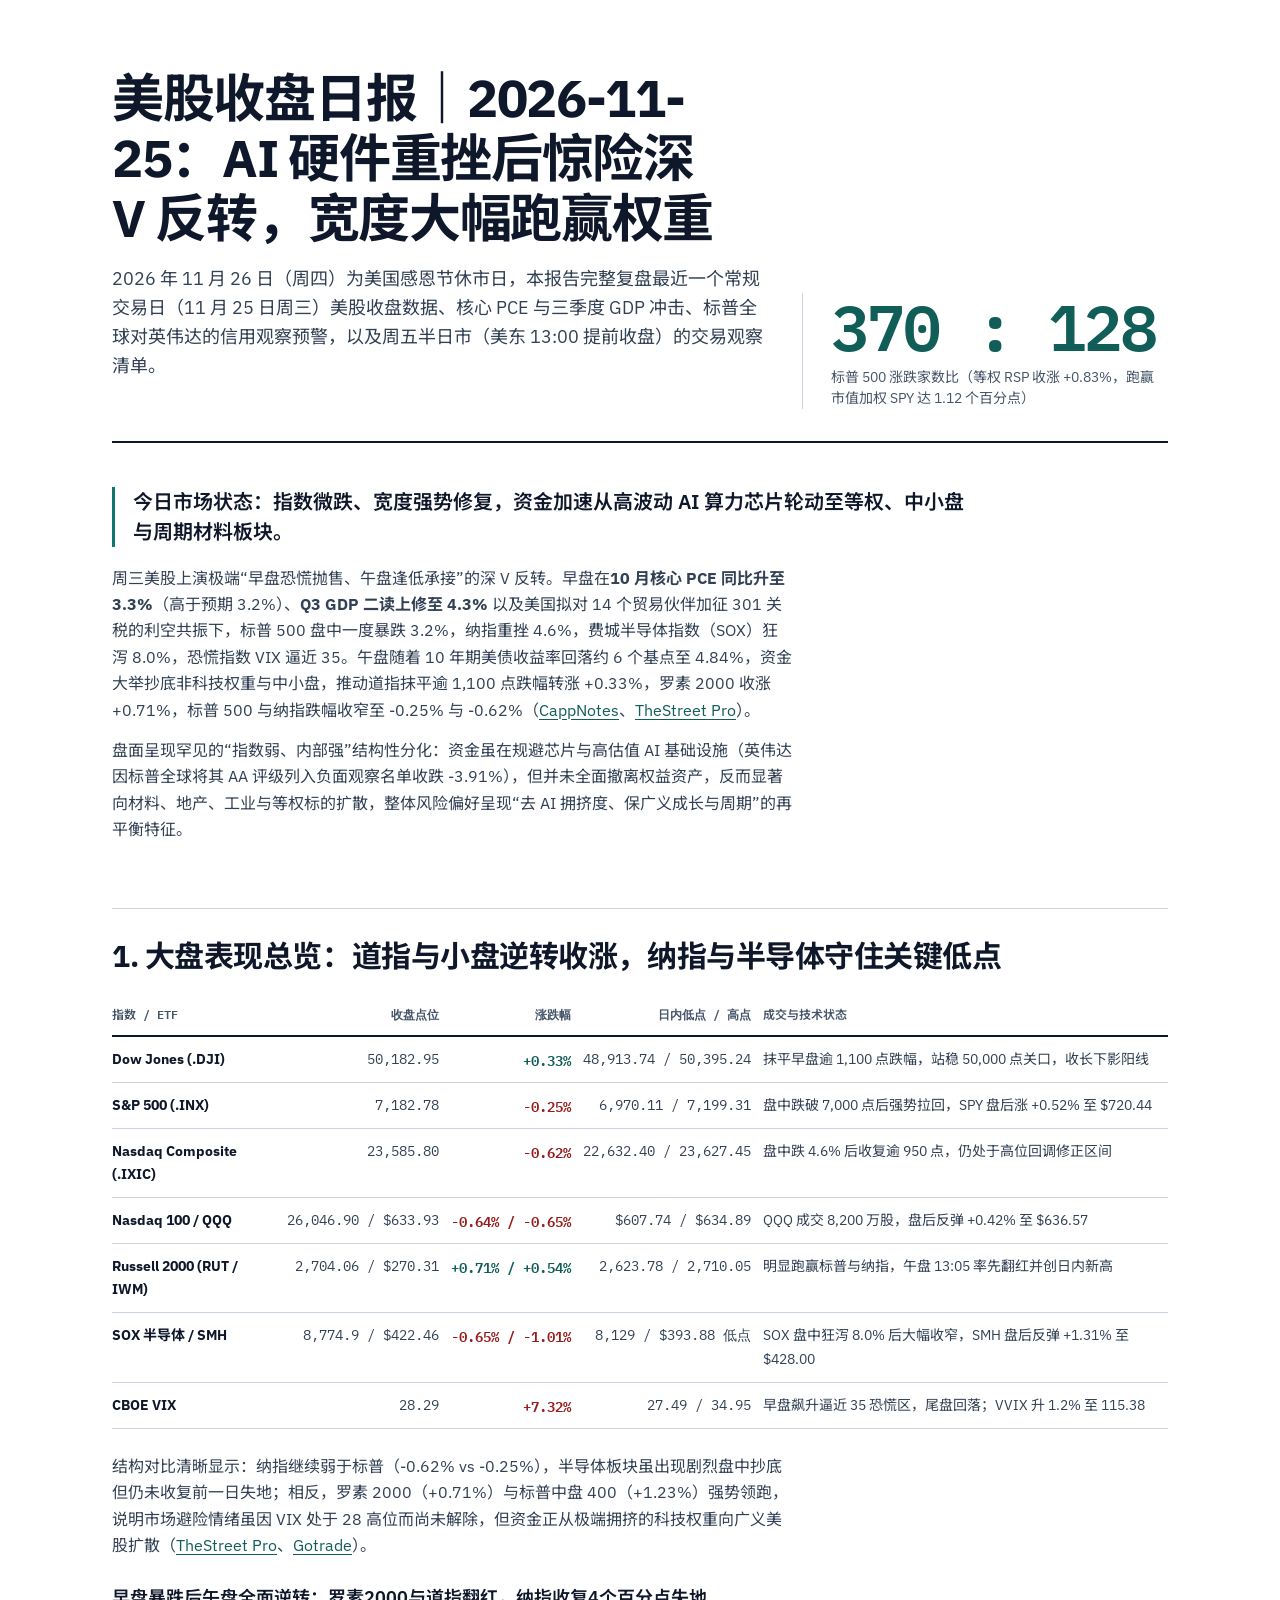
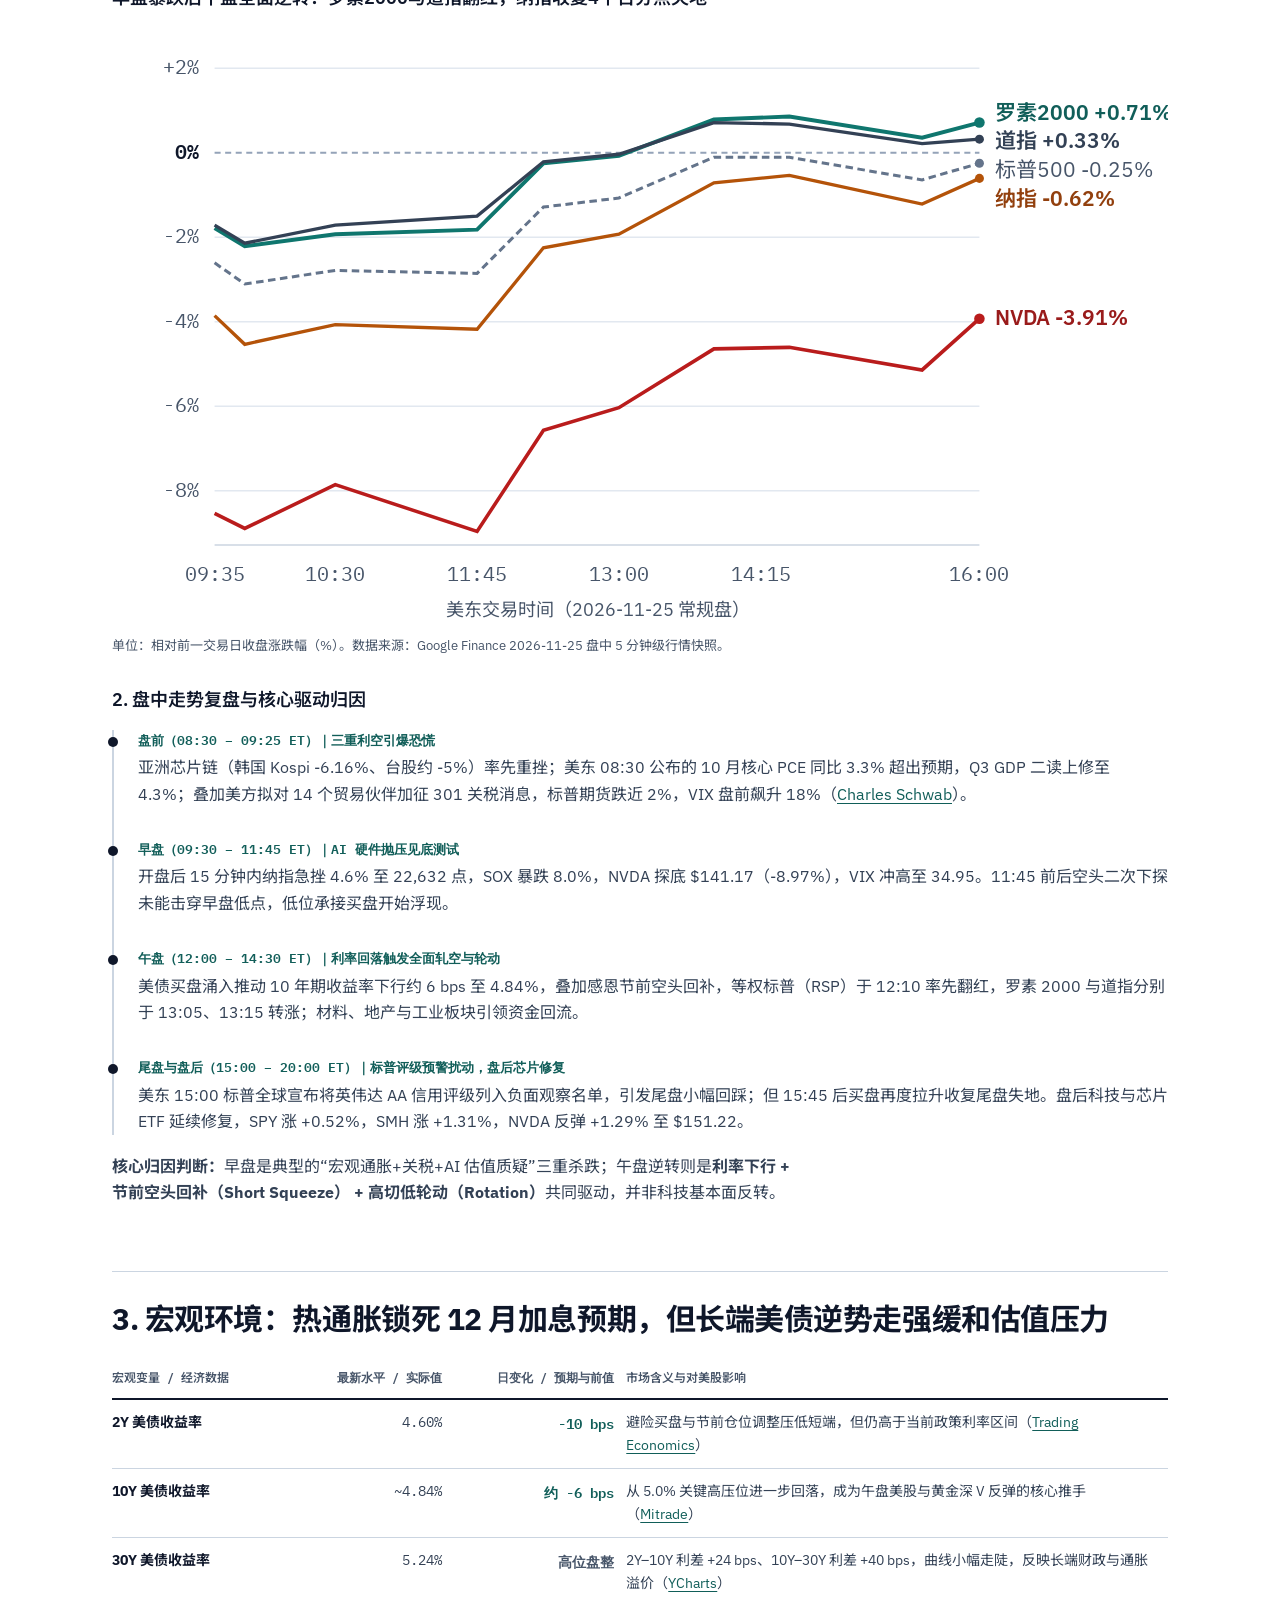
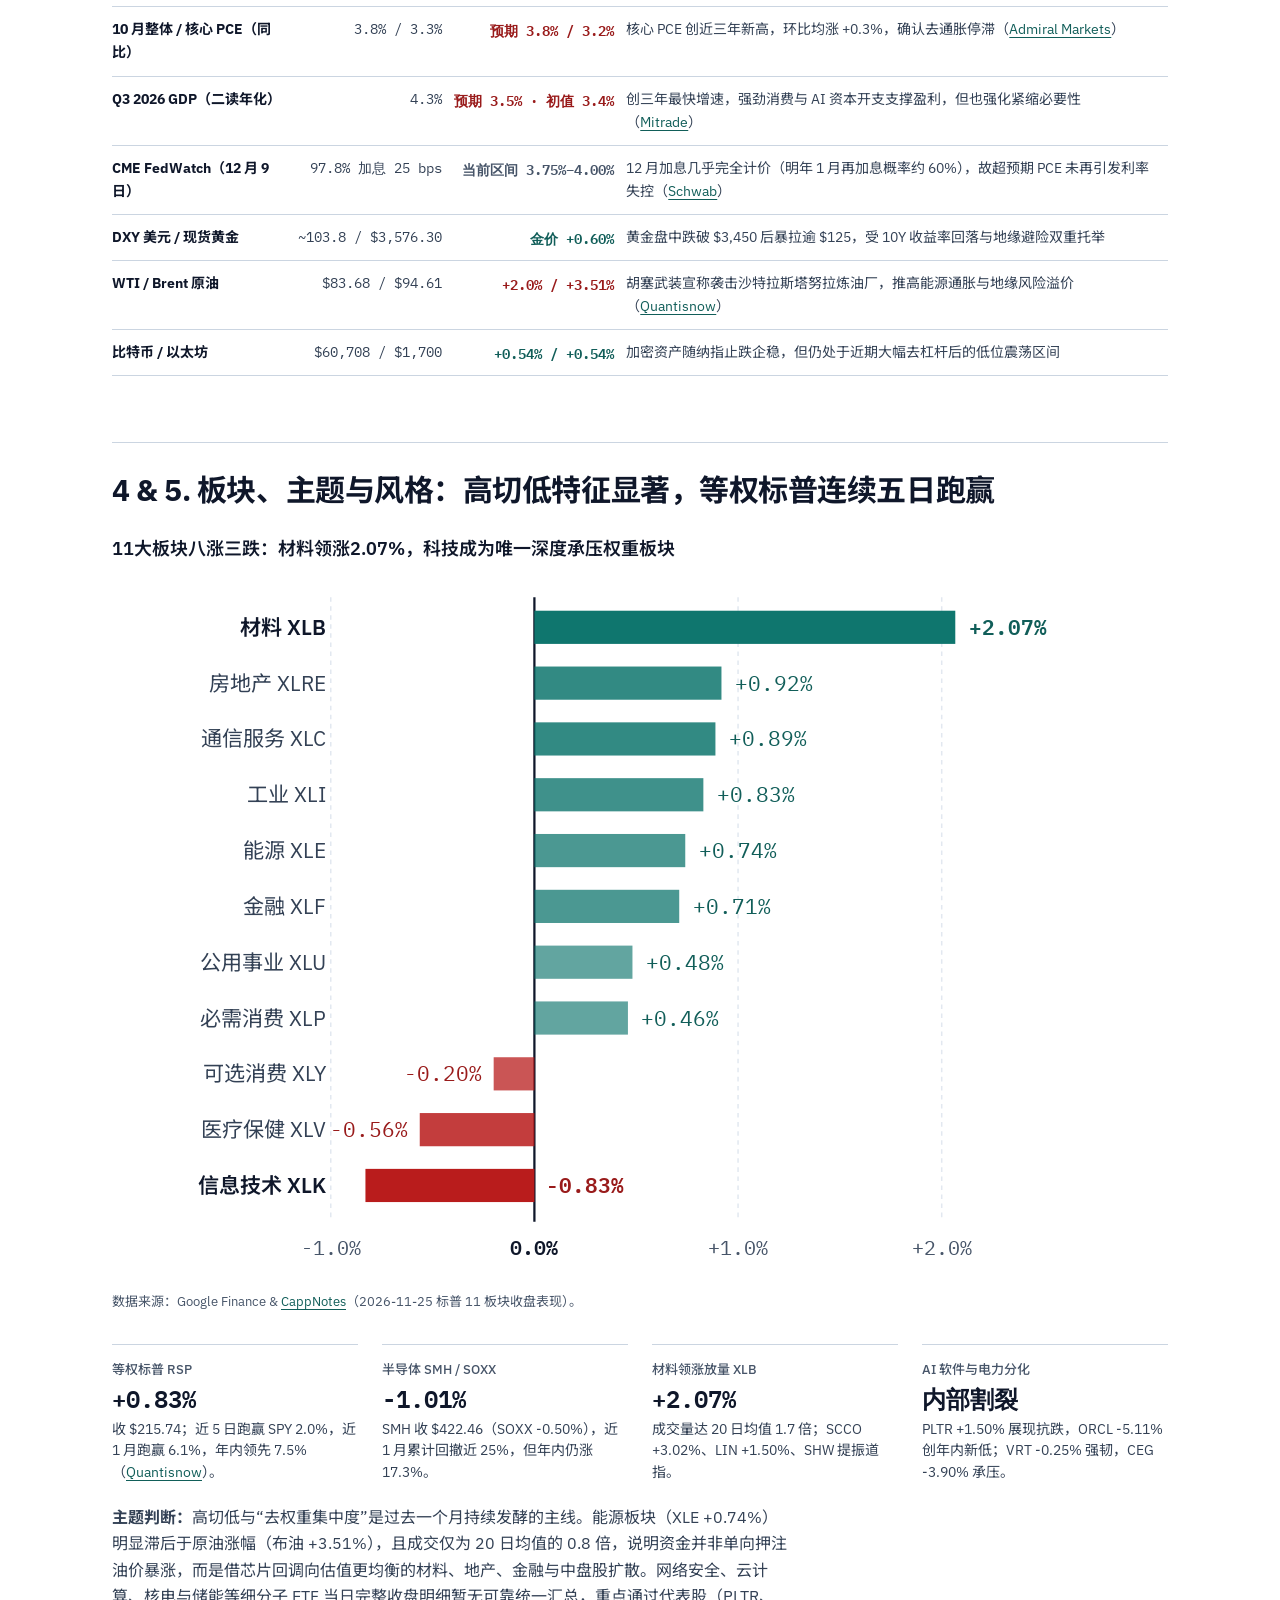
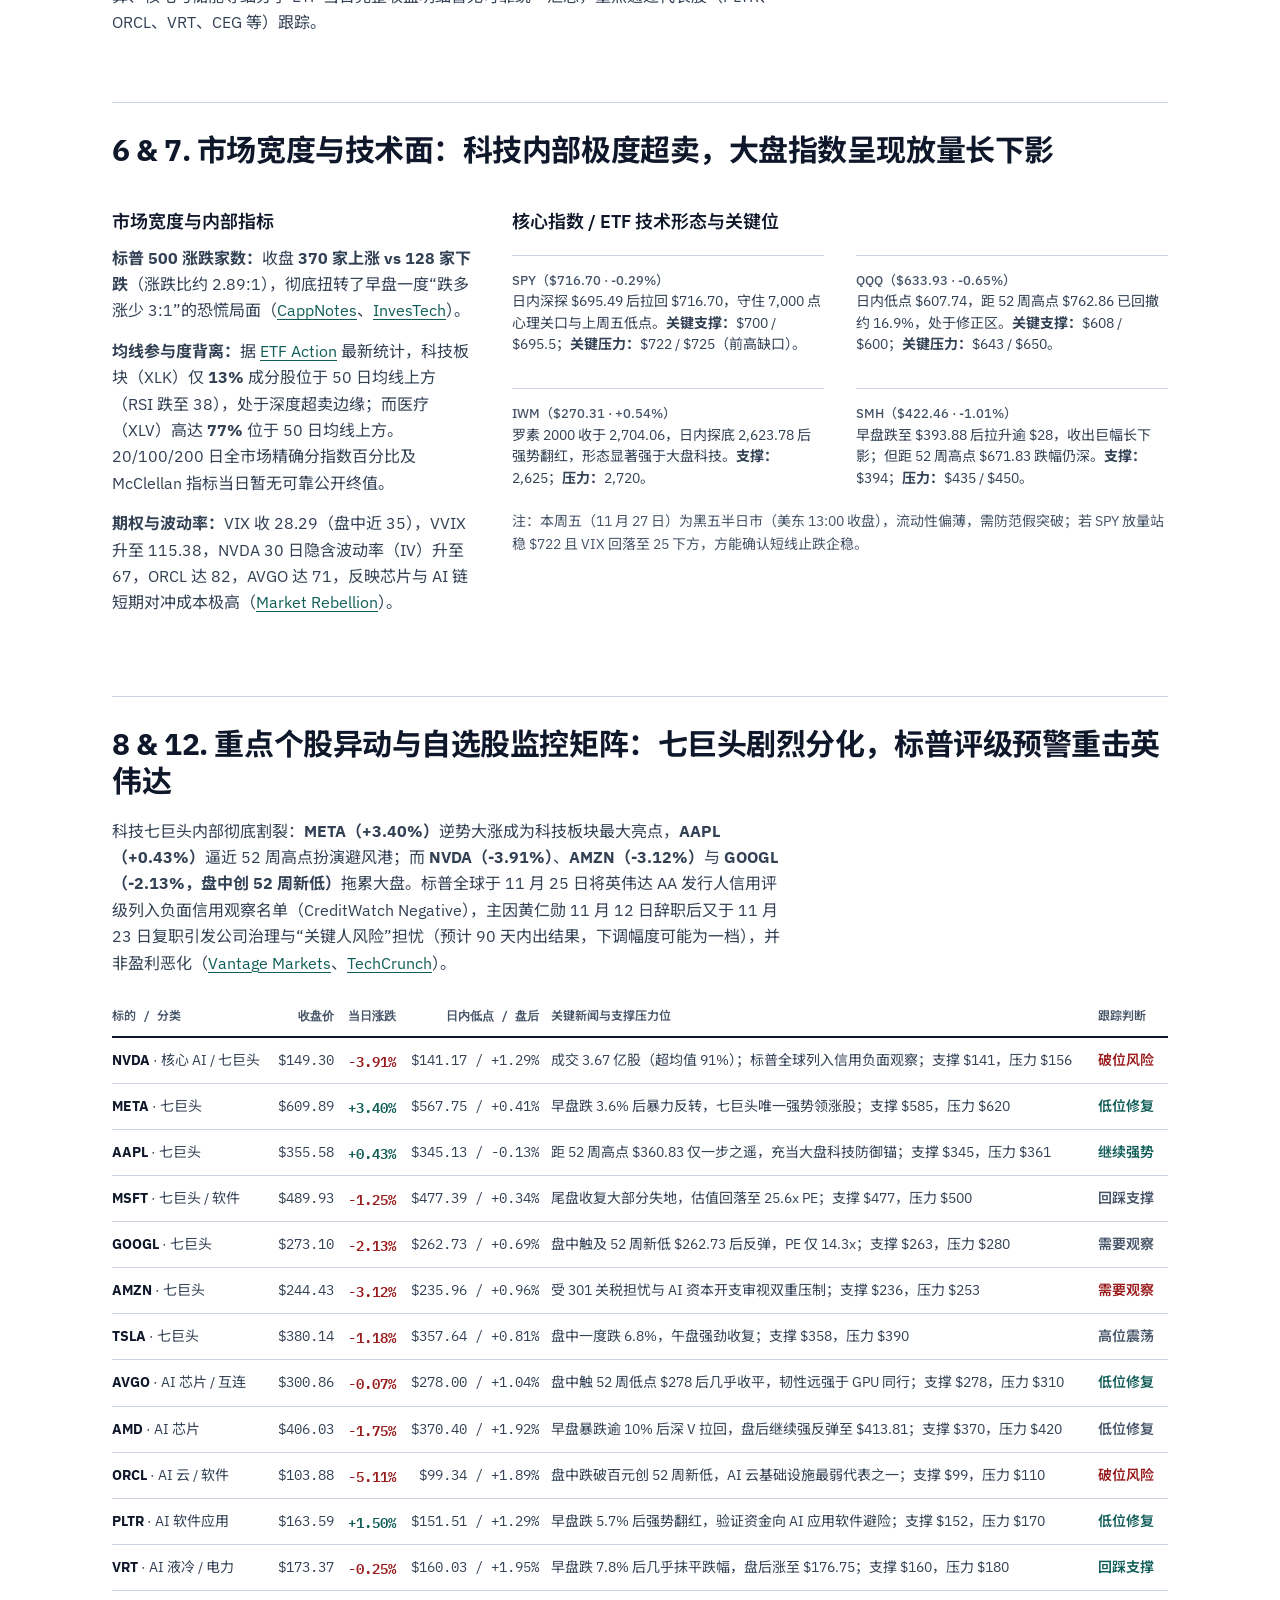
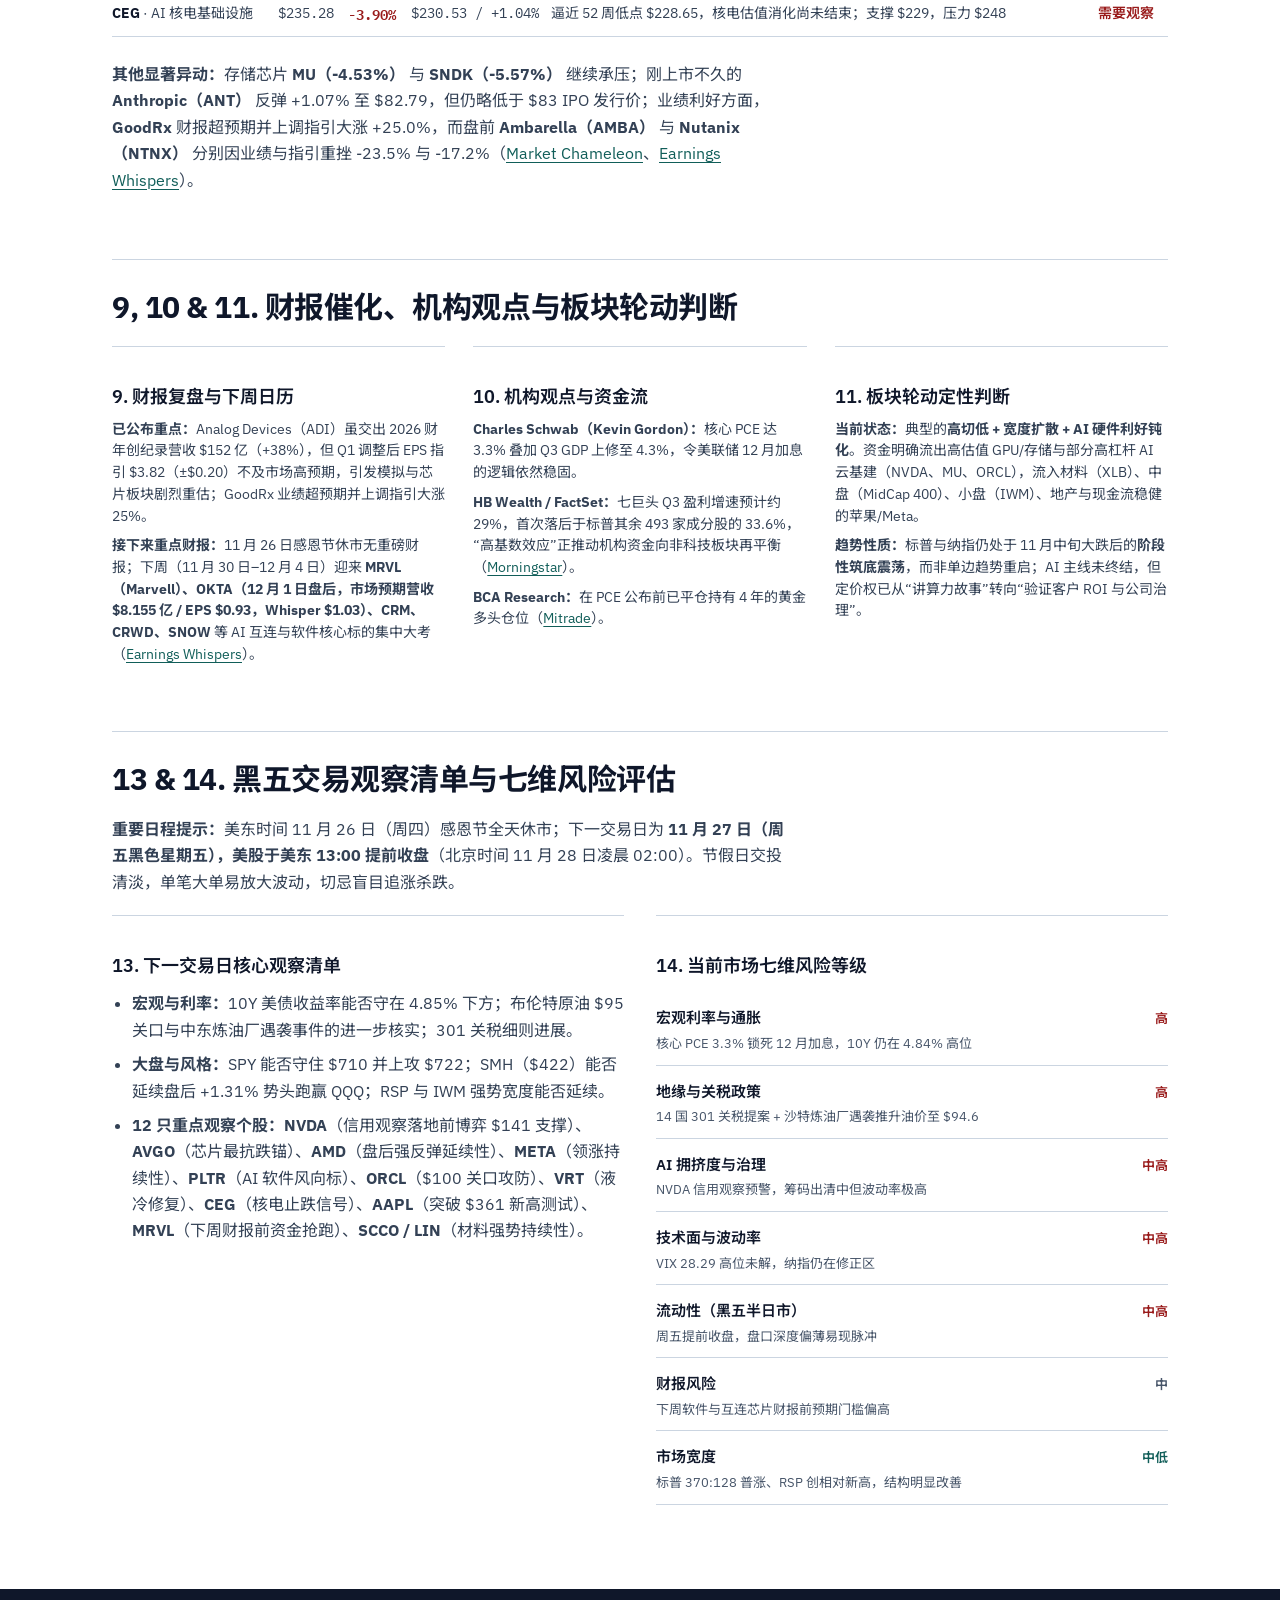
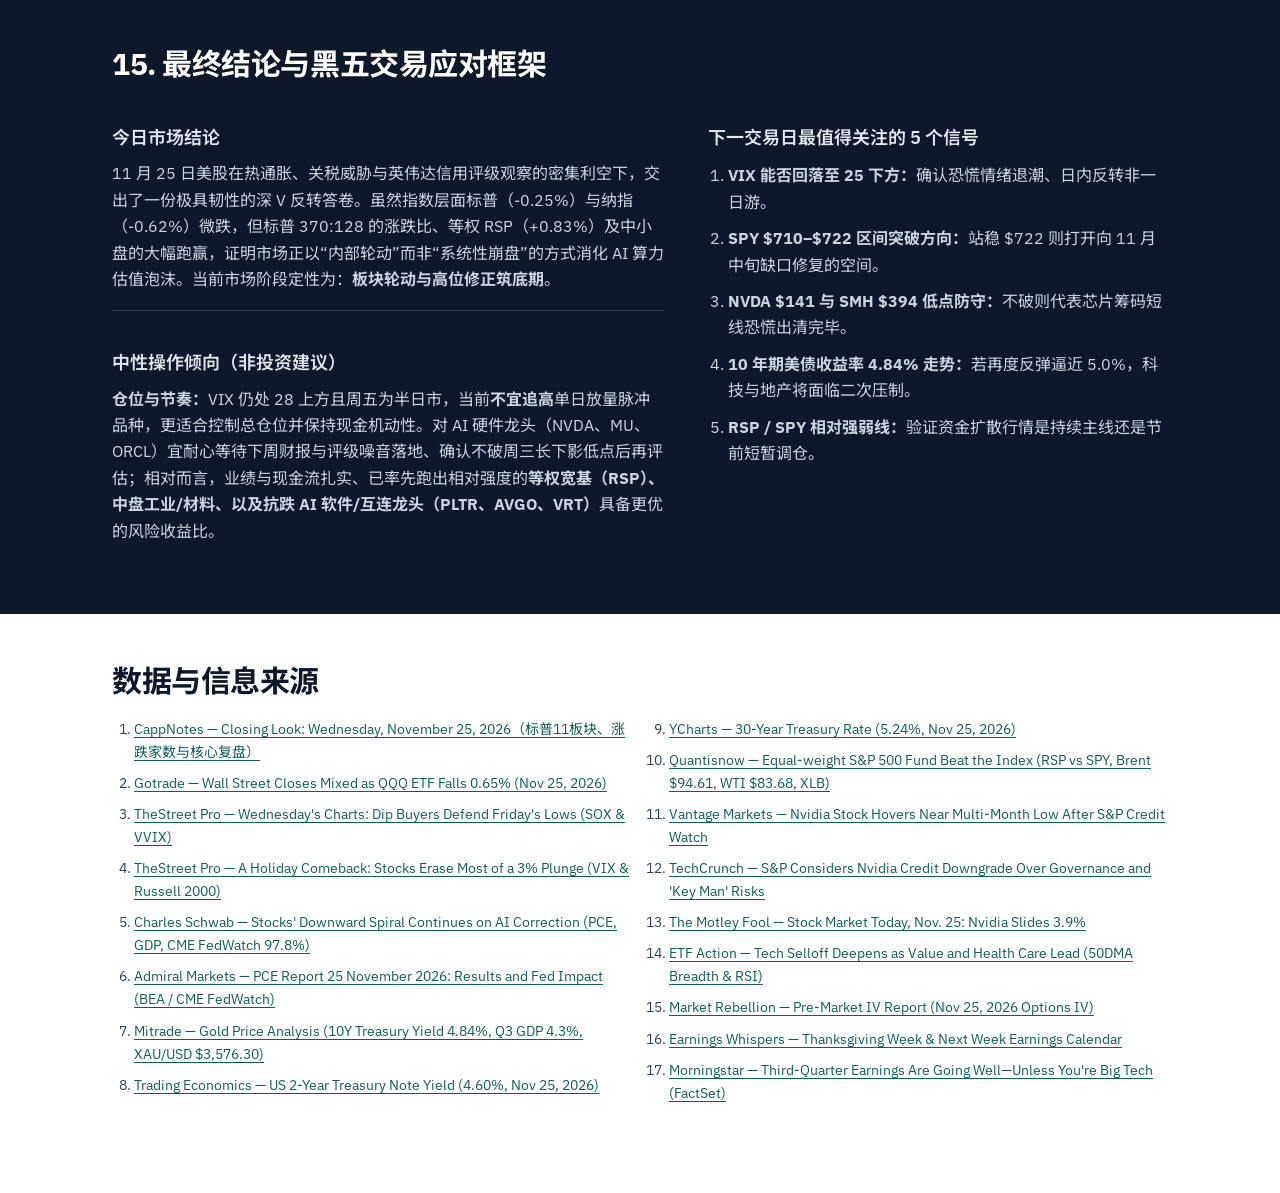
==== reports/2026-11-25.html @ ca8aee91 "Add 2026-11-25 US Market Daily report" ====
<!DOCTYPE html>
<html lang="zh-CN">
<head>
<meta charset="utf-8">
<meta name="viewport" content="width=device-width, initial-scale=1">
<title>美股收盘日报｜2026-11-25</title>
<link rel="preconnect" href="https://fonts.googleapis.com">
<link rel="preconnect" href="https://fonts.gstatic.com" crossorigin>
<link href="https://fonts.googleapis.com/css2?family=IBM+Plex+Mono:wght@400;500;600&family=IBM+Plex+Sans:wght@400;500;600;700&family=Noto+Sans+SC:wght@400;500;600;700&display=swap" rel="stylesheet">
<style>
/*
  Tier 3 Utilitarian Deep Research · US Equity Daily Tear-Sheet
  Hero arrangement: Answer-first compact headline + inline emphasis metric (SPY/SPX intraday reversal)
  Section order: Verdict -> Indices & Intraday SVG -> Macro & Data -> 11 Sectors SVG & Style -> Breadth & Technicals -> Mag 7 & Watchlist -> Earnings & Institutions -> Rotation, Next-Day Plan & Risk Band -> Sources
  Fonts: IBM Plex Sans + Noto Sans SC (headline/body) · IBM Plex Mono (table headers, ticks, numeric values)
  Palette: Crisp Gallery White (#FFFFFF) · Slate Ink (#0F172A) · Teal Accent (#0F766E / #115E59) · Crimson Risk (#B91C1C / #991B1B)
  Image radius: 0 (pure SVG data viz, no decorative photos)
  Emphasis moment: Intraday reversal spread (+3.0 pct recovery from lows) in hero
  Signature element: Full-bleed dark slate final verdict & 5-signal trading band
  Chart types: Multi-line intraday V-recovery chart + 11-sector diverging horizontal bar chart
*/
:root {
  --paper: #FFFFFF;
  --ink: #0F172A;
  --ink2: #334155;
  --mute: #475569;
  --hair: #CBD5E1;
  --accent: #0F766E;
  --accent-text: #115E59;
  --accent-2: #B91C1C;
  --accent-2-text: #991B1B;
}

* { box-sizing: border-box; }
html, body {
  margin: 0;
  padding: 0;
  background: var(--paper);
  color: var(--ink);
  font-family: "IBM Plex Sans", "Noto Sans SC", -apple-system, BlinkMacSystemFont, sans-serif;
  font-size: 16px;
  line-height: 1.65;
  -webkit-font-smoothing: antialiased;
}

main {
  padding: 68px clamp(24px, 10.4vw, 112px) 0;
}

.measure { max-width: 68ch; }
.sec { margin-top: 66px; padding-top: 28px; border-top: 1px solid var(--hair); }
.sec-first { margin-top: 44px; padding-top: 0; border-top: none; }

h1 {
  font-size: clamp(36px, 4.2vw, 52px);
  line-height: 1.15;
  font-weight: 700;
  letter-spacing: -0.025em;
  margin: 0 0 18px;
  text-wrap: balance;
  color: var(--ink);
}

h2 {
  font-size: clamp(24px, 2.4vw, 30px);
  line-height: 1.25;
  font-weight: 700;
  letter-spacing: -0.015em;
  margin: 0 0 18px;
  color: var(--ink);
}

h3 {
  font-size: 18px;
  line-height: 1.35;
  font-weight: 600;
  margin: 24px 0 10px;
  color: var(--ink);
}

p {
  margin: 0 0 14px;
  color: var(--ink2);
}

a {
  color: var(--accent-text);
  text-decoration: underline;
  text-underline-offset: 3px;
  text-decoration-thickness: 1px;
}
a:hover { color: var(--ink); }

.deck {
  font-size: 18px;
  line-height: 1.6;
  color: var(--ink2);
  max-width: 72ch;
  margin: 0 0 28px;
}

.hero-split {
  display: grid;
  grid-template-columns: minmax(0, 1.8fr) minmax(240px, 1fr);
  gap: 32px;
  align-items: end;
  padding-bottom: 32px;
  border-bottom: 2px solid var(--ink);
}

.hero-metric {
  border-left: 1px solid var(--hair);
  padding-left: 28px;
}

.hero-num {
  font-family: "IBM Plex Mono", monospace;
  font-size: clamp(44px, 5vw, 68px);
  font-weight: 600;
  line-height: 1.02;
  letter-spacing: -0.03em;
  color: var(--accent-text);
  white-space: nowrap;
}

.hero-num-desc {
  margin-top: 8px;
  font-size: 14px;
  line-height: 1.5;
  color: var(--mute);
}

.verdict-line {
  font-size: 20px;
  line-height: 1.5;
  font-weight: 600;
  color: var(--ink);
  border-left: 3px solid var(--accent);
  padding-left: 18px;
  margin: 24px 0 18px;
  max-width: 72ch;
}

.mono {
  font-family: "IBM Plex Mono", monospace;
  font-size: 14px;
  white-space: nowrap;
}

.up { color: var(--accent-text); font-weight: 600; }
.down { color: var(--accent-2-text); font-weight: 600; }
.flat { color: var(--mute); font-weight: 600; }

/* Open tables (max 3 across report) */
.table-wrap {
  width: 100%;
  overflow-x: auto;
  margin: 20px 0 24px;
}

table {
  width: 100%;
  border-collapse: collapse;
  font-size: 14px;
}

thead th {
  font-family: "IBM Plex Mono", "Noto Sans SC", monospace;
  font-size: 12px;
  font-weight: 600;
  color: var(--mute);
  text-align: left;
  padding: 10px 12px 10px 0;
  border-bottom: 2px solid var(--ink);
  white-space: nowrap;
}

tbody td {
  padding: 11px 12px 11px 0;
  border-bottom: 1px solid var(--hair);
  color: var(--ink2);
  vertical-align: top;
}

tbody td.num, thead th.num {
  text-align: right;
  font-family: "IBM Plex Mono", monospace;
  white-space: nowrap;
}

tbody td strong { color: var(--ink); }

/* Open multi-column strips */
.strip-2 {
  display: grid;
  grid-template-columns: repeat(2, minmax(0, 1fr));
  gap: 32px;
  margin: 20px 0;
}

.strip-3 {
  display: grid;
  grid-template-columns: repeat(3, minmax(0, 1fr));
  gap: 28px;
  margin: 20px 0;
}

.strip-4 {
  display: grid;
  grid-template-columns: repeat(4, minmax(0, 1fr));
  gap: 24px;
  margin: 20px 0;
}

.strip-item {
  border-top: 1px solid var(--hair);
  padding-top: 14px;
}

.strip-val {
  font-family: "IBM Plex Mono", monospace;
  font-size: 24px;
  font-weight: 600;
  line-height: 1.2;
  color: var(--ink);
  margin: 4px 0 6px;
  white-space: nowrap;
}

.strip-label {
  font-size: 13px;
  color: var(--mute);
  font-weight: 500;
}

.strip-note {
  font-size: 14px;
  line-height: 1.55;
  color: var(--ink2);
  margin: 0;
}

/* Asymmetric split (text left, details right) */
.split-asym {
  display: grid;
  grid-template-columns: minmax(0, 1fr) minmax(0, 1.8fr);
  gap: 36px;
  align-items: start;
}

/* Timeline */
.timeline {
  list-style: none;
  margin: 18px 0;
  padding: 0;
  border-left: 2px solid var(--hair);
}

.timeline li {
  position: relative;
  padding: 0 0 18px 24px;
}

.timeline li:last-child { padding-bottom: 0; }

.timeline li::before {
  content: "";
  position: absolute;
  left: -6px;
  top: 7px;
  width: 10px;
  height: 10px;
  border-radius: 50%;
  background: var(--ink);
}

.timeline-time {
  font-family: "IBM Plex Mono", monospace;
  font-size: 13px;
  font-weight: 600;
  color: var(--accent-text);
  margin-bottom: 3px;
}

/* Figures & SVGs */
figure {
  margin: 28px 0 32px;
  padding: 0;
}

.fig-title {
  font-size: 18px;
  font-weight: 600;
  color: var(--ink);
  margin: 0 0 12px;
  line-height: 1.35;
}

figcaption {
  font-size: 13px;
  color: var(--mute);
  margin-top: 10px;
  line-height: 1.5;
}

svg { display: block; width: 100%; height: auto; }

/* Clean open lists */
ul.clean {
  margin: 12px 0 18px;
  padding-left: 20px;
}
ul.clean li {
  margin-bottom: 8px;
  color: var(--ink2);
}

/* Risk row list */
.risk-list {
  display: grid;
  grid-template-columns: repeat(2, minmax(0, 1fr));
  gap: 16px 32px;
  margin: 18px 0;
}
.risk-row {
  display: flex;
  justify-content: space-between;
  align-items: baseline;
  gap: 16px;
  padding: 10px 0;
  border-bottom: 1px solid var(--hair);
}
.risk-name { font-weight: 600; color: var(--ink); font-size: 15px; }
.risk-desc { font-size: 13px; color: var(--mute); margin-top: 2px; }
.risk-lvl { font-family: "IBM Plex Mono", "Noto Sans SC", monospace; font-size: 13px; font-weight: 600; white-space: nowrap; }

/* Full-bleed conclusion band (max 1) */
.full-band {
  margin-top: 66px;
  background: #0F172A;
  color: #F8FAFC;
  padding: 56px clamp(24px, 10.4vw, 112px);
}
.full-band h2 { color: #FFFFFF; }
.full-band h3 { color: #E2E8F0; }
.full-band p, .full-band li { color: #CBD5E1; }
.full-band a { color: #5EEAD4; }
.full-band .band-grid {
  display: grid;
  grid-template-columns: minmax(0, 1.2fr) minmax(0, 1fr);
  gap: 44px;
  margin-top: 20px;
}
.full-band .band-rule {
  border-top: 1px solid #334155;
  padding-top: 16px;
  margin-top: 18px;
}
.full-band ol {
  margin: 12px 0 0;
  padding-left: 20px;
}
.full-band ol li { margin-bottom: 10px; }

/* Sources */
.sources-sec {
  padding: 48px clamp(24px, 10.4vw, 112px) 84px;
}
.sources-sec ol {
  margin: 14px 0 0;
  padding-left: 22px;
  columns: 2;
  column-gap: 36px;
  font-size: 14px;
}
.sources-sec li {
  margin-bottom: 8px;
  break-inside: avoid;
  color: var(--ink2);
}

@media (max-width: 900px) {
  .hero-split, .split-asym, .strip-3, .strip-4, .full-band .band-grid, .risk-list {
    grid-template-columns: 1fr;
  }
  .hero-metric {
    border-left: none;
    border-top: 1px solid var(--hair);
    padding-left: 0;
    padding-top: 18px;
  }
  .strip-2 { grid-template-columns: 1fr; }
  .sources-sec ol { columns: 1; }
}
</style>
</head>
<body>
<main>
  <!-- Hero & Section 0: Verdict -->
  <header class="hero-split">
    <div>
      <h1>美股收盘日报｜2026-11-25：AI 硬件重挫后惊险深 V 反转，宽度大幅跑赢权重</h1>
      <p class="deck">2026 年 11 月 26 日（周四）为美国感恩节休市日，本报告完整复盘最近一个常规交易日（11 月 25 日周三）美股收盘数据、核心 PCE 与三季度 GDP 冲击、标普全球对英伟达的信用观察预警，以及周五半日市（美东 13:00 提前收盘）的交易观察清单。</p>
    </div>
    <div class="hero-metric">
      <div class="hero-num">370 : 128</div>
      <div class="hero-num-desc">标普 500 涨跌家数比（等权 RSP 收涨 +0.83%，跑赢市值加权 SPY 达 1.12 个百分点）</div>
    </div>
  </header>

  <section class="sec-first">
    <p class="verdict-line">今日市场状态：指数微跌、宽度强势修复，资金加速从高波动 AI 算力芯片轮动至等权、中小盘与周期材料板块。</p>
    <div class="measure">
      <p>周三美股上演极端“早盘恐慌抛售、午盘逢低承接”的深 V 反转。早盘在<strong>10 月核心 PCE 同比升至 3.3%</strong>（高于预期 3.2%）、<strong>Q3 GDP 二读上修至 4.3%</strong> 以及美国拟对 14 个贸易伙伴加征 301 关税的利空共振下，标普 500 盘中一度暴跌 3.2%，纳指重挫 4.6%，费城半导体指数（SOX）狂泻 8.0%，恐慌指数 VIX 逼近 35。午盘随着 10 年期美债收益率回落约 6 个基点至 4.84%，资金大举抄底非科技权重与中小盘，推动道指抹平逾 1,100 点跌幅转涨 +0.33%，罗素 2000 收涨 +0.71%，标普 500 与纳指跌幅收窄至 -0.25% 与 -0.62%（<a href="https://cappnotes.substack.com/p/closing-look-wednesday-november-25" target="_blank" rel="noopener noreferrer">CappNotes</a>、<a href="https://pro.thestreet.com/market-commentary/a-holiday-comeback-stocks-erase-most-of-a-3-plunge-heading-into-thanksgiving" target="_blank" rel="noopener noreferrer">TheStreet Pro</a>）。</p>
      <p>盘面呈现罕见的“指数弱、内部强”结构性分化：资金虽在规避芯片与高估值 AI 基础设施（英伟达因标普全球将其 AA 评级列入负面观察名单收跌 -3.91%），但并未全面撤离权益资产，反而显著向材料、地产、工业与等权标的扩散，整体风险偏好呈现“去 AI 拥挤度、保广义成长与周期”的再平衡特征。</p>
    </div>
  </section>

  <!-- Section 1 & 2: Indices + Intraday SVG Chart + Timeline -->
  <section class="sec">
    <h2>1. 大盘表现总览：道指与小盘逆转收涨，纳指与半导体守住关键低点</h2>
    <div class="table-wrap">
      <table>
        <thead>
          <tr>
            <th>指数 / ETF</th>
            <th class="num">收盘点位</th>
            <th class="num">涨跌幅</th>
            <th class="num">日内低点 / 高点</th>
            <th>成交与技术状态</th>
          </tr>
        </thead>
        <tbody>
          <tr>
            <td><strong>Dow Jones (.DJI)</strong></td>
            <td class="num">50,182.95</td>
            <td class="num up">+0.33%</td>
            <td class="num">48,913.74 / 50,395.24</td>
            <td>抹平早盘逾 1,100 点跌幅，站稳 50,000 点关口，收长下影阳线</td>
          </tr>
          <tr>
            <td><strong>S&amp;P 500 (.INX)</strong></td>
            <td class="num">7,182.78</td>
            <td class="num down">-0.25%</td>
            <td class="num">6,970.11 / 7,199.31</td>
            <td>盘中跌破 7,000 点后强势拉回，SPY 盘后涨 +0.52% 至 $720.44</td>
          </tr>
          <tr>
            <td><strong>Nasdaq Composite (.IXIC)</strong></td>
            <td class="num">23,585.80</td>
            <td class="num down">-0.62%</td>
            <td class="num">22,632.40 / 23,627.45</td>
            <td>盘中跌 4.6% 后收复逾 950 点，仍处于高位回调修正区间</td>
          </tr>
          <tr>
            <td><strong>Nasdaq 100 / QQQ</strong></td>
            <td class="num">26,046.90 / $633.93</td>
            <td class="num down">-0.64% / -0.65%</td>
            <td class="num">$607.74 / $634.89</td>
            <td>QQQ 成交 8,200 万股，盘后反弹 +0.42% 至 $636.57</td>
          </tr>
          <tr>
            <td><strong>Russell 2000 (RUT / IWM)</strong></td>
            <td class="num">2,704.06 / $270.31</td>
            <td class="num up">+0.71% / +0.54%</td>
            <td class="num">2,623.78 / 2,710.05</td>
            <td>明显跑赢标普与纳指，午盘 13:05 率先翻红并创日内新高</td>
          </tr>
          <tr>
            <td><strong>SOX 半导体 / SMH</strong></td>
            <td class="num">8,774.9 / $422.46</td>
            <td class="num down">-0.65% / -1.01%</td>
            <td class="num">8,129 / $393.88 低点</td>
            <td>SOX 盘中狂泻 8.0% 后大幅收窄，SMH 盘后反弹 +1.31% 至 $428.00</td>
          </tr>
          <tr>
            <td><strong>CBOE VIX</strong></td>
            <td class="num">28.29</td>
            <td class="num down">+7.32%</td>
            <td class="num">27.49 / 34.95</td>
            <td>早盘飙升逼近 35 恐慌区，尾盘回落；VVIX 升 1.2% 至 115.38</td>
          </tr>
        </tbody>
      </table>
    </div>
    <p class="measure">结构对比清晰显示：纳指继续弱于标普（-0.62% vs -0.25%），半导体板块虽出现剧烈盘中抄底但仍未收复前一日失地；相反，罗素 2000（+0.71%）与标普中盘 400（+1.23%）强势领跑，说明市场避险情绪虽因 VIX 处于 28 高位而尚未解除，但资金正从极端拥挤的科技权重向广义美股扩散（<a href="https://pro.thestreet.com/market-commentary/wednesdays-charts-dip-buyers-defend-fridays-lows-as-the-10-year-breaks-trend" target="_blank" rel="noopener noreferrer">TheStreet Pro</a>、<a href="https://www.heygotrade.com/en/news/stock-market-today-nov-25-2026-close/" target="_blank" rel="noopener noreferrer">Gotrade</a>）。</p>

    <figure>
      <div class="fig-title">早盘暴跌后午盘全面逆转：罗素2000与道指翻红，纳指收复4个百分点失地</div>
      <svg viewBox="0 0 700 400" width="100%" role="img" aria-label="2026年11月25日美股主要指数与英伟达盘中涨跌幅走势图">
        <!-- Gridlines & Y-axis -->
        <line x1="68" y1="30" x2="575" y2="30" stroke="#E2E8F0" stroke-width="1"/>
        <line x1="68" y1="86" x2="575" y2="86" stroke="#94A3B8" stroke-width="1.2" stroke-dasharray="4,3"/>
        <line x1="68" y1="142" x2="575" y2="142" stroke="#E2E8F0" stroke-width="1"/>
        <line x1="68" y1="198" x2="575" y2="198" stroke="#E2E8F0" stroke-width="1"/>
        <line x1="68" y1="254" x2="575" y2="254" stroke="#E2E8F0" stroke-width="1"/>
        <line x1="68" y1="310" x2="575" y2="310" stroke="#E2E8F0" stroke-width="1"/>
        <line x1="68" y1="346" x2="575" y2="346" stroke="#CBD5E1" stroke-width="1"/>

        <!-- Y-axis labels (+2%, 0%, -2%, -4%, -6%, -8%) -->
        <text x="58" y="34" text-anchor="end" font-family="IBM Plex Mono, monospace" font-size="13" fill="#475569">+2%</text>
        <text x="58" y="90" text-anchor="end" font-family="IBM Plex Mono, monospace" font-size="13" font-weight="600" fill="#0F172A">0%</text>
        <text x="58" y="146" text-anchor="end" font-family="IBM Plex Mono, monospace" font-size="13" fill="#475569">-2%</text>
        <text x="58" y="202" text-anchor="end" font-family="IBM Plex Mono, monospace" font-size="13" fill="#475569">-4%</text>
        <text x="58" y="258" text-anchor="end" font-family="IBM Plex Mono, monospace" font-size="13" fill="#475569">-6%</text>
        <text x="58" y="314" text-anchor="end" font-family="IBM Plex Mono, monospace" font-size="13" fill="#475569">-8%</text>

        <!-- X-axis labels (09:35 to 16:00 ET) -->
        <text x="68" y="370" text-anchor="middle" font-family="IBM Plex Mono, monospace" font-size="13" fill="#475569">09:35</text>
        <text x="148" y="370" text-anchor="middle" font-family="IBM Plex Mono, monospace" font-size="13" fill="#475569">10:30</text>
        <text x="242" y="370" text-anchor="middle" font-family="IBM Plex Mono, monospace" font-size="13" fill="#475569">11:45</text>
        <text x="336" y="370" text-anchor="middle" font-family="IBM Plex Mono, monospace" font-size="13" fill="#475569">13:00</text>
        <text x="430" y="370" text-anchor="middle" font-family="IBM Plex Mono, monospace" font-size="13" fill="#475569">14:15</text>
        <text x="575" y="370" text-anchor="middle" font-family="IBM Plex Mono, monospace" font-size="13" fill="#475569">16:00</text>
        <text x="322" y="393" text-anchor="middle" font-family="IBM Plex Sans, Noto Sans SC, sans-serif" font-size="12" fill="#475569">美东交易时间（2026-11-25 常规盘）</text>

        <!-- Data scale: y = 86 - (pct * 28). X: 09:35=68, 09:45=88, 10:30=148, 11:45=242, 12:20=286, 13:00=336, 13:50=399, 14:30=449, 15:40=537, 16:00=575 -->
        <!-- Russell 2000 (Teal, focal positive) -->
        <polyline fill="none" stroke="#0F766E" stroke-width="2.6" points="68,136 88,148 148,140 242,137 286,93 336,88 399,64 449,62 537,76 575,66"/>
        <!-- Dow Jones (Dark Slate) -->
        <polyline fill="none" stroke="#334155" stroke-width="2.2" points="68,134 88,146 148,134 242,128 286,92 336,87 399,66 449,67 537,80 575,77"/>
        <!-- S&P 500 (Muted Slate) -->
        <polyline fill="none" stroke="#64748B" stroke-width="2" stroke-dasharray="5,3" points="68,159 88,173 148,164 242,166 286,122 336,116 399,89 449,89 537,104 575,93"/>
        <!-- Nasdaq Composite (Amber/Dark) -->
        <polyline fill="none" stroke="#B45309" stroke-width="2.2" points="68,194 88,213 148,200 242,203 286,149 336,140 399,106 449,101 537,120 575,103"/>
        <!-- NVDA (Crimson, focal negative) -->
        <polyline fill="none" stroke="#B91C1C" stroke-width="2.4" points="68,325 88,335 148,306 242,337 286,270 336,255 399,216 449,215 537,230 575,196"/>

        <!-- End-of-line direct labels (spaced vertically so zero overlap) -->
        <circle cx="575" cy="66" r="3.5" fill="#0F766E"/>
        <text x="585" y="64" font-family="IBM Plex Sans, Noto Sans SC, sans-serif" font-size="14" font-weight="600" fill="#115E59">罗素2000 +0.71%</text>

        <circle cx="575" cy="77" r="3" fill="#334155"/>
        <text x="585" y="83" font-family="IBM Plex Sans, Noto Sans SC, sans-serif" font-size="14" font-weight="600" fill="#334155">道指 +0.33%</text>

        <circle cx="575" cy="93" r="3" fill="#64748B"/>
        <text x="585" y="102" font-family="IBM Plex Sans, Noto Sans SC, sans-serif" font-size="14" fill="#475569">标普500 -0.25%</text>

        <circle cx="575" cy="103" r="3" fill="#B45309"/>
        <text x="585" y="121" font-family="IBM Plex Sans, Noto Sans SC, sans-serif" font-size="14" font-weight="600" fill="#92400E">纳指 -0.62%</text>

        <circle cx="575" cy="196" r="3.5" fill="#B91C1C"/>
        <text x="585" y="200" font-family="IBM Plex Sans, Noto Sans SC, sans-serif" font-size="14" font-weight="600" fill="#991B1B">NVDA -3.91%</text>
      </svg>
      <figcaption>单位：相对前一交易日收盘涨跌幅（%）。数据来源：Google Finance 2026-11-25 盘中 5 分钟级行情快照。</figcaption>
    </figure>

    <h3>2. 盘中走势复盘与核心驱动归因</h3>
    <ul class="timeline">
      <li>
        <div class="timeline-time">盘前（08:30 – 09:25 ET）｜三重利空引爆恐慌</div>
        <p>亚洲芯片链（韩国 Kospi -6.16%、台股约 -5%）率先重挫；美东 08:30 公布的 10 月核心 PCE 同比 3.3% 超出预期，Q3 GDP 二读上修至 4.3%；叠加美方拟对 14 个贸易伙伴加征 301 关税消息，标普期货跌近 2%，VIX 盘前飙升 18%（<a href="https://www.schwab.com/learn/story/stock-market-update-open" target="_blank" rel="noopener noreferrer">Charles Schwab</a>）。</p>
      </li>
      <li>
        <div class="timeline-time">早盘（09:30 – 11:45 ET）｜AI 硬件抛压见底测试</div>
        <p>开盘后 15 分钟内纳指急挫 4.6% 至 22,632 点，SOX 暴跌 8.0%，NVDA 探底 $141.17（-8.97%），VIX 冲高至 34.95。11:45 前后空头二次下探未能击穿早盘低点，低位承接买盘开始浮现。</p>
      </li>
      <li>
        <div class="timeline-time">午盘（12:00 – 14:30 ET）｜利率回落触发全面轧空与轮动</div>
        <p>美债买盘涌入推动 10 年期收益率下行约 6 bps 至 4.84%，叠加感恩节前空头回补，等权标普（RSP）于 12:10 率先翻红，罗素 2000 与道指分别于 13:05、13:15 转涨；材料、地产与工业板块引领资金回流。</p>
      </li>
      <li>
        <div class="timeline-time">尾盘与盘后（15:00 – 20:00 ET）｜标普评级预警扰动，盘后芯片修复</div>
        <p>美东 15:00 标普全球宣布将英伟达 AA 信用评级列入负面观察名单，引发尾盘小幅回踩；但 15:45 后买盘再度拉升收复尾盘失地。盘后科技与芯片 ETF 延续修复，SPY 涨 +0.52%，SMH 涨 +1.31%，NVDA 反弹 +1.29% 至 $151.22。</p>
      </li>
    </ul>
    <p class="measure"><strong>核心归因判断：</strong>早盘是典型的“宏观通胀+关税+AI 估值质疑”三重杀跌；午盘逆转则是<strong>利率下行 + 节前空头回补（Short Squeeze） + 高切低轮动（Rotation）</strong>共同驱动，并非科技基本面反转。</p>
  </section>

  <!-- Section 3: Macro Environment -->
  <section class="sec">
    <h2>3. 宏观环境：热通胀锁死 12 月加息预期，但长端美债逆势走强缓和估值压力</h2>
    <div class="table-wrap">
      <table>
        <thead>
          <tr>
            <th>宏观变量 / 经济数据</th>
            <th class="num">最新水平 / 实际值</th>
            <th class="num">日变化 / 预期与前值</th>
            <th>市场含义与对美股影响</th>
          </tr>
        </thead>
        <tbody>
          <tr>
            <td><strong>2Y 美债收益率</strong></td>
            <td class="num">4.60%</td>
            <td class="num up">-10 bps</td>
            <td>避险买盘与节前仓位调整压低短端，但仍高于当前政策利率区间（<a href="https://tradingeconomics.com/united-states/2-year-note-yield" target="_blank" rel="noopener noreferrer">Trading Economics</a>）</td>
          </tr>
          <tr>
            <td><strong>10Y 美债收益率</strong></td>
            <td class="num">~4.84%</td>
            <td class="num up">约 -6 bps</td>
            <td>从 5.0% 关键高压位进一步回落，成为午盘美股与黄金深 V 反弹的核心推手（<a href="https://www.mitrade.com/insights/commodity-analysis/gold/gold-rebounds-ahead-thanksgiving-strong-gdp" target="_blank" rel="noopener noreferrer">Mitrade</a>）</td>
          </tr>
          <tr>
            <td><strong>30Y 美债收益率</strong></td>
            <td class="num">5.24%</td>
            <td class="num flat">高位盘整</td>
            <td>2Y–10Y 利差 +24 bps、10Y–30Y 利差 +40 bps，曲线小幅走陡，反映长端财政与通胀溢价（<a href="https://ycharts.com/indicators/30_year_treasury_rate" target="_blank" rel="noopener noreferrer">YCharts</a>）</td>
          </tr>
          <tr>
            <td><strong>10 月整体 / 核心 PCE（同比）</strong></td>
            <td class="num">3.8% / 3.3%</td>
            <td class="num down">预期 3.8% / 3.2%</td>
            <td>核心 PCE 创近三年新高，环比均涨 +0.3%，确认去通胀停滞（<a href="https://admiralmarkets.com/analytics/traders-blog/pce-inflation-october-2026-preview" target="_blank" rel="noopener noreferrer">Admiral Markets</a>）</td>
          </tr>
          <tr>
            <td><strong>Q3 2026 GDP（二读年化）</strong></td>
            <td class="num">4.3%</td>
            <td class="num down">预期 3.5% · 初值 3.4%</td>
            <td>创三年最快增速，强劲消费与 AI 资本开支支撑盈利，但也强化紧缩必要性（<a href="https://www.mitrade.com/insights/commodity-analysis/gold/gold-rebounds-ahead-thanksgiving-strong-gdp" target="_blank" rel="noopener noreferrer">Mitrade</a>）</td>
          </tr>
          <tr>
            <td><strong>CME FedWatch（12 月 9 日）</strong></td>
            <td class="num">97.8% 加息 25 bps</td>
            <td class="num flat">当前区间 3.75%–4.00%</td>
            <td>12 月加息几乎完全计价（明年 1 月再加息概率约 60%），故超预期 PCE 未再引发利率失控（<a href="https://www.schwab.com/learn/story/stock-market-update-open" target="_blank" rel="noopener noreferrer">Schwab</a>）</td>
          </tr>
          <tr>
            <td><strong>DXY 美元 / 现货黄金</strong></td>
            <td class="num">~103.8 / $3,576.30</td>
            <td class="num up">金价 +0.60%</td>
            <td>黄金盘中跌破 $3,450 后暴拉逾 $125，受 10Y 收益率回落与地缘避险双重托举</td>
          </tr>
          <tr>
            <td><strong>WTI / Brent 原油</strong></td>
            <td class="num">$83.68 / $94.61</td>
            <td class="num down">+2.0% / +3.51%</td>
            <td>胡塞武装宣称袭击沙特拉斯塔努拉炼油厂，推高能源通胀与地缘风险溢价（<a href="https://www.quantisnow.com/articles/chip-weakness-not-cyclical-rally-drove-nov-25-split-between-index-funds" target="_blank" rel="noopener noreferrer">Quantisnow</a>）</td>
          </tr>
          <tr>
            <td><strong>比特币 / 以太坊</strong></td>
            <td class="num">$60,708 / $1,700</td>
            <td class="num up">+0.54% / +0.54%</td>
            <td>加密资产随纳指止跌企稳，但仍处于近期大幅去杠杆后的低位震荡区间</td>
          </tr>
        </tbody>
      </table>
    </div>
  </section>

  <!-- Section 4 & 5: Sectors SVG + Theme/Style Strip -->
  <section class="sec">
    <h2>4 &amp; 5. 板块、主题与风格：高切低特征显著，等权标普连续五日跑赢</h2>
    <figure>
      <div class="fig-title">11大板块八涨三跌：材料领涨2.07%，科技成为唯一深度承压权重板块</div>
      <svg viewBox="0 0 700 470" width="100%" role="img" aria-label="2026年11月25日标普500十一个板块涨跌幅横向条形图">
        <!-- Zero line at x=280; scale: 1% = 135px -->
        <line x1="280" y1="16" x2="280" y2="430" stroke="#0F172A" stroke-width="1.5"/>
        <line x1="145" y1="16" x2="145" y2="430" stroke="#E2E8F0" stroke-width="1" stroke-dasharray="3,3"/>
        <line x1="415" y1="16" x2="415" y2="430" stroke="#E2E8F0" stroke-width="1" stroke-dasharray="3,3"/>
        <line x1="550" y1="16" x2="550" y2="430" stroke="#E2E8F0" stroke-width="1" stroke-dasharray="3,3"/>

        <!-- X-axis ticks -->
        <text x="145" y="452" text-anchor="middle" font-family="IBM Plex Mono, monospace" font-size="13" fill="#475569">-1.0%</text>
        <text x="280" y="452" text-anchor="middle" font-family="IBM Plex Mono, monospace" font-size="13" font-weight="600" fill="#0F172A">0.0%</text>
        <text x="415" y="452" text-anchor="middle" font-family="IBM Plex Mono, monospace" font-size="13" fill="#475569">+1.0%</text>
        <text x="550" y="452" text-anchor="middle" font-family="IBM Plex Mono, monospace" font-size="13" fill="#475569">+2.0%</text>

        <!-- Rows (11 rows, step 37px, start y=26) -->
        <!-- 1. Materials XLB +2.07% -> w=279 -->
        <text x="142" y="41" text-anchor="end" font-family="IBM Plex Sans, Noto Sans SC, sans-serif" font-size="14" font-weight="600" fill="#0F172A">材料 XLB</text>
        <rect x="280" y="25" width="279" height="22" fill="#0F766E"/>
        <text x="568" y="41" font-family="IBM Plex Mono, monospace" font-size="14" font-weight="600" fill="#115E59">+2.07%</text>

        <!-- 2. Real Estate XLRE +0.92% -> w=124 -->
        <text x="142" y="78" text-anchor="end" font-family="IBM Plex Sans, Noto Sans SC, sans-serif" font-size="14" fill="#334155">房地产 XLRE</text>
        <rect x="280" y="62" width="124" height="22" fill="#0F766E" opacity="0.85"/>
        <text x="413" y="78" font-family="IBM Plex Mono, monospace" font-size="14" fill="#115E59">+0.92%</text>

        <!-- 3. Comm Services XLC +0.89% -> w=120 -->
        <text x="142" y="115" text-anchor="end" font-family="IBM Plex Sans, Noto Sans SC, sans-serif" font-size="14" fill="#334155">通信服务 XLC</text>
        <rect x="280" y="99" width="120" height="22" fill="#0F766E" opacity="0.85"/>
        <text x="409" y="115" font-family="IBM Plex Mono, monospace" font-size="14" fill="#115E59">+0.89%</text>

        <!-- 4. Industrials XLI +0.83% -> w=112 -->
        <text x="142" y="152" text-anchor="end" font-family="IBM Plex Sans, Noto Sans SC, sans-serif" font-size="14" fill="#334155">工业 XLI</text>
        <rect x="280" y="136" width="112" height="22" fill="#0F766E" opacity="0.8"/>
        <text x="401" y="152" font-family="IBM Plex Mono, monospace" font-size="14" fill="#115E59">+0.83%</text>

        <!-- 5. Energy XLE +0.74% -> w=100 -->
        <text x="142" y="189" text-anchor="end" font-family="IBM Plex Sans, Noto Sans SC, sans-serif" font-size="14" fill="#334155">能源 XLE</text>
        <rect x="280" y="173" width="100" height="22" fill="#0F766E" opacity="0.75"/>
        <text x="389" y="189" font-family="IBM Plex Mono, monospace" font-size="14" fill="#115E59">+0.74%</text>

        <!-- 6. Financials XLF +0.71% -> w=96 -->
        <text x="142" y="226" text-anchor="end" font-family="IBM Plex Sans, Noto Sans SC, sans-serif" font-size="14" fill="#334155">金融 XLF</text>
        <rect x="280" y="210" width="96" height="22" fill="#0F766E" opacity="0.75"/>
        <text x="385" y="226" font-family="IBM Plex Mono, monospace" font-size="14" fill="#115E59">+0.71%</text>

        <!-- 7. Utilities XLU +0.48% -> w=65 -->
        <text x="142" y="263" text-anchor="end" font-family="IBM Plex Sans, Noto Sans SC, sans-serif" font-size="14" fill="#334155">公用事业 XLU</text>
        <rect x="280" y="247" width="65" height="22" fill="#0F766E" opacity="0.65"/>
        <text x="354" y="263" font-family="IBM Plex Mono, monospace" font-size="14" fill="#115E59">+0.48%</text>

        <!-- 8. Staples XLP +0.46% -> w=62 -->
        <text x="142" y="300" text-anchor="end" font-family="IBM Plex Sans, Noto Sans SC, sans-serif" font-size="14" fill="#334155">必需消费 XLP</text>
        <rect x="280" y="284" width="62" height="22" fill="#0F766E" opacity="0.65"/>
        <text x="351" y="300" font-family="IBM Plex Mono, monospace" font-size="14" fill="#115E59">+0.46%</text>

        <!-- 9. Discretionary XLY -0.20% -> w=27, x=253 -->
        <text x="142" y="337" text-anchor="end" font-family="IBM Plex Sans, Noto Sans SC, sans-serif" font-size="14" fill="#334155">可选消费 XLY</text>
        <rect x="253" y="321" width="27" height="22" fill="#B91C1C" opacity="0.75"/>
        <text x="245" y="337" text-anchor="end" font-family="IBM Plex Mono, monospace" font-size="14" fill="#991B1B">-0.20%</text>

        <!-- 10. Health Care XLV -0.56% -> w=76, x=204 -->
        <text x="142" y="374" text-anchor="end" font-family="IBM Plex Sans, Noto Sans SC, sans-serif" font-size="14" fill="#334155">医疗保健 XLV</text>
        <rect x="204" y="358" width="76" height="22" fill="#B91C1C" opacity="0.85"/>
        <text x="196" y="374" text-anchor="end" font-family="IBM Plex Mono, monospace" font-size="14" fill="#991B1B">-0.56%</text>

        <!-- 11. Tech XLK -0.83% -> w=112, x=168 -->
        <text x="142" y="411" text-anchor="end" font-family="IBM Plex Sans, Noto Sans SC, sans-serif" font-size="14" font-weight="600" fill="#0F172A">信息技术 XLK</text>
        <rect x="168" y="395" width="112" height="22" fill="#B91C1C"/>
        <text x="288" y="411" font-family="IBM Plex Mono, monospace" font-size="14" font-weight="600" fill="#991B1B">-0.83%</text>
      </svg>
      <figcaption>数据来源：Google Finance &amp; <a href="https://cappnotes.substack.com/p/closing-look-wednesday-november-25" target="_blank" rel="noopener noreferrer">CappNotes</a>（2026-11-25 标普 11 板块收盘表现）。</figcaption>
    </figure>

    <div class="strip-4">
      <div class="strip-item">
        <div class="strip-label">等权标普 RSP</div>
        <div class="strip-val up">+0.83%</div>
        <p class="strip-note">收 $215.74；近 5 日跑赢 SPY 2.0%，近 1 月跑赢 6.1%，年内领先 7.5%（<a href="https://www.quantisnow.com/articles/chip-weakness-not-cyclical-rally-drove-nov-25-split-between-index-funds" target="_blank" rel="noopener noreferrer">Quantisnow</a>）。</p>
      </div>
      <div class="strip-item">
        <div class="strip-label">半导体 SMH / SOXX</div>
        <div class="strip-val down">-1.01%</div>
        <p class="strip-note">SMH 收 $422.46（SOXX -0.50%），近 1 月累计回撤近 25%，但年内仍涨 17.3%。</p>
      </div>
      <div class="strip-item">
        <div class="strip-label">材料领涨放量 XLB</div>
        <div class="strip-val up">+2.07%</div>
        <p class="strip-note">成交量达 20 日均值 1.7 倍；SCCO +3.02%、LIN +1.50%、SHW 提振道指。</p>
      </div>
      <div class="strip-item">
        <div class="strip-label">AI 软件与电力分化</div>
        <div class="strip-val flat">内部割裂</div>
        <p class="strip-note">PLTR +1.50% 展现抗跌，ORCL -5.11% 创年内新低；VRT -0.25% 强韧，CEG -3.90% 承压。</p>
      </div>
    </div>
    <p class="measure"><strong>主题判断：</strong>高切低与“去权重集中度”是过去一个月持续发酵的主线。能源板块（XLE +0.74%）明显滞后于原油涨幅（布油 +3.51%），且成交仅为 20 日均值的 0.8 倍，说明资金并非单向押注油价暴涨，而是借芯片回调向估值更均衡的材料、地产、金融与中盘股扩散。网络安全、云计算、核电与储能等细分子 ETF 当日完整收盘明细暂无可靠统一汇总，重点通过代表股（PLTR、ORCL、VRT、CEG 等）跟踪。</p>
  </section>

  <!-- Section 6 & 7: Market Breadth & Technicals -->
  <section class="sec">
    <h2>6 &amp; 7. 市场宽度与技术面：科技内部极度超卖，大盘指数呈现放量长下影</h2>
    <div class="split-asym">
      <div>
        <h3>市场宽度与内部指标</h3>
        <p><strong>标普 500 涨跌家数：</strong>收盘 <strong>370 家上涨 vs 128 家下跌</strong>（涨跌比约 2.89:1），彻底扭转了早盘一度“跌多涨少 3:1”的恐慌局面（<a href="https://cappnotes.substack.com/p/closing-look-wednesday-november-25" target="_blank" rel="noopener noreferrer">CappNotes</a>、<a href="https://www.investech.com/library-category/market-insights/" target="_blank" rel="noopener noreferrer">InvesTech</a>）。</p>
        <p><strong>均线参与度背离：</strong>据 <a href="https://www.etfaction.com/tech-selloff-deepens-as-value-and-health-care-lead/" target="_blank" rel="noopener noreferrer">ETF Action</a> 最新统计，科技板块（XLK）仅 <strong>13%</strong> 成分股位于 50 日均线上方（RSI 跌至 38），处于深度超卖边缘；而医疗（XLV）高达 <strong>77%</strong> 位于 50 日均线上方。20/100/200 日全市场精确分指数百分比及 McClellan 指标当日暂无可靠公开终值。</p>
        <p><strong>期权与波动率：</strong>VIX 收 28.29（盘中近 35），VVIX 升至 115.38，NVDA 30 日隐含波动率（IV）升至 67，ORCL 达 82，AVGO 达 71，反映芯片与 AI 链短期对冲成本极高（<a href="https://marketrebellion.com/news/pre-market-iv-report-november-25-2026" target="_blank" rel="noopener noreferrer">Market Rebellion</a>）。</p>
      </div>
      <div>
        <h3>核心指数 / ETF 技术形态与关键位</h3>
        <div class="strip-2">
          <div class="strip-item">
            <div class="strip-label">SPY（$716.70 · -0.29%）</div>
            <p class="strip-note">日内深探 $695.49 后拉回 $716.70，守住 7,000 点心理关口与上周五低点。<strong>关键支撑：</strong>$700 / $695.5；<strong>关键压力：</strong>$722 / $725（前高缺口）。</p>
          </div>
          <div class="strip-item">
            <div class="strip-label">QQQ（$633.93 · -0.65%）</div>
            <p class="strip-note">日内低点 $607.74，距 52 周高点 $762.86 已回撤约 16.9%，处于修正区。<strong>关键支撑：</strong>$608 / $600；<strong>关键压力：</strong>$643 / $650。</p>
          </div>
          <div class="strip-item">
            <div class="strip-label">IWM（$270.31 · +0.54%）</div>
            <p class="strip-note">罗素 2000 收于 2,704.06，日内探底 2,623.78 后强势翻红，形态显著强于大盘科技。<strong>支撑：</strong>2,625；<strong>压力：</strong>2,720。</p>
          </div>
          <div class="strip-item">
            <div class="strip-label">SMH（$422.46 · -1.01%）</div>
            <p class="strip-note">早盘跌至 $393.88 后拉升逾 $28，收出巨幅长下影；但距 52 周高点 $671.83 跌幅仍深。<strong>支撑：</strong>$394；<strong>压力：</strong>$435 / $450。</p>
          </div>
        </div>
        <p style="font-size:14px; color:var(--mute);">注：本周五（11 月 27 日）为黑五半日市（美东 13:00 收盘），流动性偏薄，需防范假突破；若 SPY 放量站稳 $722 且 VIX 回落至 25 下方，方能确认短线止跌企稳。</p>
      </div>
    </div>
  </section>

  <!-- Section 8 & 12: Mag 7, AI Sectors & Personal Watchlist Table -->
  <section class="sec">
    <h2>8 &amp; 12. 重点个股异动与自选股监控矩阵：七巨头剧烈分化，标普评级预警重击英伟达</h2>
    <p class="measure">科技七巨头内部彻底割裂：<strong>META（+3.40%）</strong>逆势大涨成为科技板块最大亮点，<strong>AAPL（+0.43%）</strong>逼近 52 周高点扮演避风港；而 <strong>NVDA（-3.91%）</strong>、<strong>AMZN（-3.12%）</strong>与 <strong>GOOGL（-2.13%，盘中创 52 周新低）</strong>拖累大盘。标普全球于 11 月 25 日将英伟达 AA 发行人信用评级列入负面信用观察名单（CreditWatch Negative），主因黄仁勋 11 月 12 日辞职后又于 11 月 23 日复职引发公司治理与“关键人风险”担忧（预计 90 天内出结果，下调幅度可能为一档），并非盈利恶化（<a href="https://www.vantagemarkets.com/market-news/nvidia-stock-near-multi-month-low-after-sp-credit-watch-november-26-2026/" target="_blank" rel="noopener noreferrer">Vantage Markets</a>、<a href="https://techcrunch.com/2026/11/25/sp-considers-nvidia-credit-downgrade-over-governance-and-key-man-risks/" target="_blank" rel="noopener noreferrer">TechCrunch</a>）。</p>

    <div class="table-wrap">
      <table>
        <thead>
          <tr>
            <th>标的 / 分类</th>
            <th class="num">收盘价</th>
            <th class="num">当日涨跌</th>
            <th class="num">日内低点 / 盘后</th>
            <th>关键新闻与支撑压力位</th>
            <th>跟踪判断</th>
          </tr>
        </thead>
        <tbody>
          <tr>
            <td><strong>NVDA</strong> · 核心 AI / 七巨头</td>
            <td class="num">$149.30</td>
            <td class="num down">-3.91%</td>
            <td class="num">$141.17 / +1.29%</td>
            <td>成交 3.67 亿股（超均值 91%）；标普全球列入信用负面观察；支撑 $141，压力 $156</td>
            <td><span class="down">破位风险</span></td>
          </tr>
          <tr>
            <td><strong>META</strong> · 七巨头</td>
            <td class="num">$609.89</td>
            <td class="num up">+3.40%</td>
            <td class="num">$567.75 / +0.41%</td>
            <td>早盘跌 3.6% 后暴力反转，七巨头唯一强势领涨股；支撑 $585，压力 $620</td>
            <td><span class="up">低位修复</span></td>
          </tr>
          <tr>
            <td><strong>AAPL</strong> · 七巨头</td>
            <td class="num">$355.58</td>
            <td class="num up">+0.43%</td>
            <td class="num">$345.13 / -0.13%</td>
            <td>距 52 周高点 $360.83 仅一步之遥，充当大盘科技防御锚；支撑 $345，压力 $361</td>
            <td><span class="up">继续强势</span></td>
          </tr>
          <tr>
            <td><strong>MSFT</strong> · 七巨头 / 软件</td>
            <td class="num">$489.93</td>
            <td class="num down">-1.25%</td>
            <td class="num">$477.39 / +0.34%</td>
            <td>尾盘收复大部分失地，估值回落至 25.6x PE；支撑 $477，压力 $500</td>
            <td><span class="flat">回踩支撑</span></td>
          </tr>
          <tr>
            <td><strong>GOOGL</strong> · 七巨头</td>
            <td class="num">$273.10</td>
            <td class="num down">-2.13%</td>
            <td class="num">$262.73 / +0.69%</td>
            <td>盘中触及 52 周新低 $262.73 后反弹，PE 仅 14.3x；支撑 $263，压力 $280</td>
            <td><span class="flat">需要观察</span></td>
          </tr>
          <tr>
            <td><strong>AMZN</strong> · 七巨头</td>
            <td class="num">$244.43</td>
            <td class="num down">-3.12%</td>
            <td class="num">$235.96 / +0.96%</td>
            <td>受 301 关税担忧与 AI 资本开支审视双重压制；支撑 $236，压力 $253</td>
            <td><span class="down">需要观察</span></td>
          </tr>
          <tr>
            <td><strong>TSLA</strong> · 七巨头</td>
            <td class="num">$380.14</td>
            <td class="num down">-1.18%</td>
            <td class="num">$357.64 / +0.81%</td>
            <td>盘中一度跌 6.8%，午盘强劲收复；支撑 $358，压力 $390</td>
            <td><span class="flat">高位震荡</span></td>
          </tr>
          <tr>
            <td><strong>AVGO</strong> · AI 芯片 / 互连</td>
            <td class="num">$300.86</td>
            <td class="num down">-0.07%</td>
            <td class="num">$278.00 / +1.04%</td>
            <td>盘中触 52 周低点 $278 后几乎收平，韧性远强于 GPU 同行；支撑 $278，压力 $310</td>
            <td><span class="up">低位修复</span></td>
          </tr>
          <tr>
            <td><strong>AMD</strong> · AI 芯片</td>
            <td class="num">$406.03</td>
            <td class="num down">-1.75%</td>
            <td class="num">$370.40 / +1.92%</td>
            <td>早盘暴跌逾 10% 后深 V 拉回，盘后继续强反弹至 $413.81；支撑 $370，压力 $420</td>
            <td><span class="flat">低位修复</span></td>
          </tr>
          <tr>
            <td><strong>ORCL</strong> · AI 云 / 软件</td>
            <td class="num">$103.88</td>
            <td class="num down">-5.11%</td>
            <td class="num">$99.34 / +1.89%</td>
            <td>盘中跌破百元创 52 周新低，AI 云基础设施最弱代表之一；支撑 $99，压力 $110</td>
            <td><span class="down">破位风险</span></td>
          </tr>
          <tr>
            <td><strong>PLTR</strong> · AI 软件应用</td>
            <td class="num">$163.59</td>
            <td class="num up">+1.50%</td>
            <td class="num">$151.51 / +1.29%</td>
            <td>早盘跌 5.7% 后强势翻红，验证资金向 AI 应用软件避险；支撑 $152，压力 $170</td>
            <td><span class="up">低位修复</span></td>
          </tr>
          <tr>
            <td><strong>VRT</strong> · AI 液冷 / 电力</td>
            <td class="num">$173.37</td>
            <td class="num down">-0.25%</td>
            <td class="num">$160.03 / +1.95%</td>
            <td>早盘跌 7.8% 后几乎抹平跌幅，盘后涨至 $176.75；支撑 $160，压力 $180</td>
            <td><span class="up">回踩支撑</span></td>
          </tr>
          <tr>
            <td><strong>CEG</strong> · AI 核电基础设施</td>
            <td class="num">$235.28</td>
            <td class="num down">-3.90%</td>
            <td class="num">$230.53 / +1.04%</td>
            <td>逼近 52 周低点 $228.65，核电估值消化尚未结束；支撑 $229，压力 $248</td>
            <td><span class="down">需要观察</span></td>
          </tr>
        </tbody>
      </table>
    </div>
    <p class="measure"><strong>其他显著异动：</strong>存储芯片 <strong>MU（-4.53%）</strong> 与 <strong>SNDK（-5.57%）</strong> 继续承压；刚上市不久的 <strong>Anthropic（ANT）</strong> 反弹 +1.07% 至 $82.79，但仍略低于 $83 IPO 发行价；业绩利好方面，<strong>GoodRx</strong> 财报超预期并上调指引大涨 +25.0%，而盘前 <strong>Ambarella（AMBA）</strong> 与 <strong>Nutanix（NTNX）</strong> 分别因业绩与指引重挫 -23.5% 与 -17.2%（<a href="https://marketchameleon.com/Reports/PremarketTrading" target="_blank" rel="noopener noreferrer">Market Chameleon</a>、<a href="https://www.earningswhispers.com/" target="_blank" rel="noopener noreferrer">Earnings Whispers</a>）。</p>
  </section>

  <!-- Section 9, 10, 11: Earnings, Institutions & Rotation -->
  <section class="sec">
    <h2>9, 10 &amp; 11. 财报催化、机构观点与板块轮动判断</h2>
    <div class="strip-3">
      <div class="strip-item">
        <h3>9. 财报复盘与下周日历</h3>
        <p class="strip-note"><strong>已公布重点：</strong>Analog Devices（ADI）虽交出 2026 财年创纪录营收 $152 亿（+38%），但 Q1 调整后 EPS 指引 $3.82（±$0.20）不及市场高预期，引发模拟与芯片板块剧烈重估；GoodRx 业绩超预期并上调指引大涨 25%。</p>
        <p class="strip-note" style="margin-top:8px;"><strong>接下来重点财报：</strong>11 月 26 日感恩节休市无重磅财报；下周（11 月 30 日–12 月 4 日）迎来 <strong>MRVL（Marvell）、OKTA（12 月 1 日盘后，市场预期营收 $8.155 亿 / EPS $0.93，Whisper $1.03）、CRM、CRWD、SNOW</strong> 等 AI 互连与软件核心标的集中大考（<a href="https://www.earningswhispers.com/" target="_blank" rel="noopener noreferrer">Earnings Whispers</a>）。</p>
      </div>
      <div class="strip-item">
        <h3>10. 机构观点与资金流</h3>
        <p class="strip-note"><strong>Charles Schwab（Kevin Gordon）：</strong>核心 PCE 达 3.3% 叠加 Q3 GDP 上修至 4.3%，令美联储 12 月加息的逻辑依然稳固。</p>
        <p class="strip-note" style="margin-top:8px;"><strong>HB Wealth / FactSet：</strong>七巨头 Q3 盈利增速预计约 29%，首次落后于标普其余 493 家成分股的 33.6%，“高基数效应”正推动机构资金向非科技板块再平衡（<a href="https://www.morningstar.com/stocks/third-quarter-earnings-are-going-wellunless-youre-big-tech" target="_blank" rel="noopener noreferrer">Morningstar</a>）。</p>
        <p class="strip-note" style="margin-top:8px;"><strong>BCA Research：</strong>在 PCE 公布前已平仓持有 4 年的黄金多头仓位（<a href="https://www.mitrade.com/insights/commodity-analysis/gold/gold-tumbles-bca-exits-before-pce" target="_blank" rel="noopener noreferrer">Mitrade</a>）。</p>
      </div>
      <div class="strip-item">
        <h3>11. 板块轮动定性判断</h3>
        <p class="strip-note"><strong>当前状态：</strong>典型的<strong>高切低 + 宽度扩散 + AI 硬件利好钝化</strong>。资金明确流出高估值 GPU/存储与部分高杠杆 AI 云基建（NVDA、MU、ORCL），流入材料（XLB）、中盘（MidCap 400）、小盘（IWM）、地产与现金流稳健的苹果/Meta。</p>
        <p class="strip-note" style="margin-top:8px;"><strong>趋势性质：</strong>标普与纳指仍处于 11 月中旬大跌后的<strong>阶段性筑底震荡</strong>，而非单边趋势重启；AI 主线未终结，但定价权已从“讲算力故事”转向“验证客户 ROI 与公司治理”。</p>
      </div>
    </div>
  </section>

  <!-- Section 13 & 14: Next-Day Plan & Risk Assessment -->
  <section class="sec">
    <h2>13 &amp; 14. 黑五交易观察清单与七维风险评估</h2>
    <p class="measure"><strong>重要日程提示：</strong>美东时间 11 月 26 日（周四）感恩节全天休市；下一交易日为 <strong>11 月 27 日（周五黑色星期五），美股于美东 13:00 提前收盘</strong>（北京时间 11 月 28 日凌晨 02:00）。节假日交投清淡，单笔大单易放大波动，切忌盲目追涨杀跌。</p>

    <div class="strip-2">
      <div class="strip-item">
        <h3>13. 下一交易日核心观察清单</h3>
        <ul class="clean">
          <li><strong>宏观与利率：</strong>10Y 美债收益率能否守在 4.85% 下方；布伦特原油 $95 关口与中东炼油厂遇袭事件的进一步核实；301 关税细则进展。</li>
          <li><strong>大盘与风格：</strong>SPY 能否守住 $710 并上攻 $722；SMH（$422）能否延续盘后 +1.31% 势头跑赢 QQQ；RSP 与 IWM 强势宽度能否延续。</li>
          <li><strong>12 只重点观察个股：</strong><strong>NVDA</strong>（信用观察落地前博弈 $141 支撑）、<strong>AVGO</strong>（芯片最抗跌锚）、<strong>AMD</strong>（盘后强反弹延续性）、<strong>META</strong>（领涨持续性）、<strong>PLTR</strong>（AI 软件风向标）、<strong>ORCL</strong>（$100 关口攻防）、<strong>VRT</strong>（液冷修复）、<strong>CEG</strong>（核电止跌信号）、<strong>AAPL</strong>（突破 $361 新高测试）、<strong>MRVL</strong>（下周财报前资金抢跑）、<strong>SCCO / LIN</strong>（材料强势持续性）。</li>
        </ul>
      </div>
      <div class="strip-item">
        <h3>14. 当前市场七维风险等级</h3>
        <div class="risk-list" style="grid-template-columns:1fr; gap:4px;">
          <div class="risk-row">
            <div><div class="risk-name">宏观利率与通胀</div><div class="risk-desc">核心 PCE 3.3% 锁死 12 月加息，10Y 仍在 4.84% 高位</div></div>
            <div class="risk-lvl down">高</div>
          </div>
          <div class="risk-row">
            <div><div class="risk-name">地缘与关税政策</div><div class="risk-desc">14 国 301 关税提案 + 沙特炼油厂遇袭推升油价至 $94.6</div></div>
            <div class="risk-lvl down">高</div>
          </div>
          <div class="risk-row">
            <div><div class="risk-name">AI 拥挤度与治理</div><div class="risk-desc">NVDA 信用观察预警，筹码出清中但波动率极高</div></div>
            <div class="risk-lvl down">中高</div>
          </div>
          <div class="risk-row">
            <div><div class="risk-name">技术面与波动率</div><div class="risk-desc">VIX 28.29 高位未解，纳指仍在修正区</div></div>
            <div class="risk-lvl down">中高</div>
          </div>
          <div class="risk-row">
            <div><div class="risk-name">流动性（黑五半日市）</div><div class="risk-desc">周五提前收盘，盘口深度偏薄易现脉冲</div></div>
            <div class="risk-lvl down">中高</div>
          </div>
          <div class="risk-row">
            <div><div class="risk-name">财报风险</div><div class="risk-desc">下周软件与互连芯片财报前预期门槛偏高</div></div>
            <div class="risk-lvl flat">中</div>
          </div>
          <div class="risk-row">
            <div><div class="risk-name">市场宽度</div><div class="risk-desc">标普 370:128 普涨、RSP 创相对新高，结构明显改善</div></div>
            <div class="risk-lvl up">中低</div>
          </div>
        </div>
      </div>
    </div>
  </section>
</main>

<!-- Section 15: Full-bleed Final Verdict Band -->
<section class="full-band">
  <h2>15. 最终结论与黑五交易应对框架</h2>
  <div class="band-grid">
    <div>
      <h3>今日市场结论</h3>
      <p>11 月 25 日美股在热通胀、关税威胁与英伟达信用评级观察的密集利空下，交出了一份极具韧性的深 V 反转答卷。虽然指数层面标普（-0.25%）与纳指（-0.62%）微跌，但标普 370:128 的涨跌比、等权 RSP（+0.83%）及中小盘的大幅跑赢，证明市场正以“内部轮动”而非“系统性崩盘”的方式消化 AI 算力估值泡沫。当前市场阶段定性为：<strong>板块轮动与高位修正筑底期</strong>。</p>
      <div class="band-rule">
        <h3>中性操作倾向（非投资建议）</h3>
        <p><strong>仓位与节奏：</strong>VIX 仍处 28 上方且周五为半日市，当前<strong>不宜追高</strong>单日放量脉冲品种，更适合控制总仓位并保持现金机动性。对 AI 硬件龙头（NVDA、MU、ORCL）宜耐心等待下周财报与评级噪音落地、确认不破周三长下影低点后再评估；相对而言，业绩与现金流扎实、已率先跑出相对强度的<strong>等权宽基（RSP）、中盘工业/材料、以及抗跌 AI 软件/互连龙头（PLTR、AVGO、VRT）</strong>具备更优的风险收益比。</p>
      </div>
    </div>
    <div>
      <h3>下一交易日最值得关注的 5 个信号</h3>
      <ol>
        <li><strong>VIX 能否回落至 25 下方：</strong>确认恐慌情绪退潮、日内反转非一日游。</li>
        <li><strong>SPY $710–$722 区间突破方向：</strong>站稳 $722 则打开向 11 月中旬缺口修复的空间。</li>
        <li><strong>NVDA $141 与 SMH $394 低点防守：</strong>不破则代表芯片筹码短线恐慌出清完毕。</li>
        <li><strong>10 年期美债收益率 4.84% 走势：</strong>若再度反弹逼近 5.0%，科技与地产将面临二次压制。</li>
        <li><strong>RSP / SPY 相对强弱线：</strong>验证资金扩散行情是持续主线还是节前短暂调仓。</li>
      </ol>
    </div>
  </div>
</section>

<!-- Sources -->
<section class="sources-sec">
  <h2>数据与信息来源</h2>
  <ol>
    <li><a href="https://cappnotes.substack.com/p/closing-look-wednesday-november-25" target="_blank" rel="noopener noreferrer">CappNotes — Closing Look: Wednesday, November 25, 2026（标普11板块、涨跌家数与核心复盘）</a></li>
    <li><a href="https://www.heygotrade.com/en/news/stock-market-today-nov-25-2026-close/" target="_blank" rel="noopener noreferrer">Gotrade — Wall Street Closes Mixed as QQQ ETF Falls 0.65% (Nov 25, 2026)</a></li>
    <li><a href="https://pro.thestreet.com/market-commentary/wednesdays-charts-dip-buyers-defend-fridays-lows-as-the-10-year-breaks-trend" target="_blank" rel="noopener noreferrer">TheStreet Pro — Wednesday's Charts: Dip Buyers Defend Friday's Lows (SOX &amp; VVIX)</a></li>
    <li><a href="https://pro.thestreet.com/market-commentary/a-holiday-comeback-stocks-erase-most-of-a-3-plunge-heading-into-thanksgiving" target="_blank" rel="noopener noreferrer">TheStreet Pro — A Holiday Comeback: Stocks Erase Most of a 3% Plunge (VIX &amp; Russell 2000)</a></li>
    <li><a href="https://www.schwab.com/learn/story/stock-market-update-open" target="_blank" rel="noopener noreferrer">Charles Schwab — Stocks' Downward Spiral Continues on AI Correction (PCE, GDP, CME FedWatch 97.8%)</a></li>
    <li><a href="https://admiralmarkets.com/analytics/traders-blog/pce-inflation-october-2026-preview" target="_blank" rel="noopener noreferrer">Admiral Markets — PCE Report 25 November 2026: Results and Fed Impact (BEA / CME FedWatch)</a></li>
    <li><a href="https://www.mitrade.com/insights/commodity-analysis/gold/gold-rebounds-ahead-thanksgiving-strong-gdp" target="_blank" rel="noopener noreferrer">Mitrade — Gold Price Analysis (10Y Treasury Yield 4.84%, Q3 GDP 4.3%, XAU/USD $3,576.30)</a></li>
    <li><a href="https://tradingeconomics.com/united-states/2-year-note-yield" target="_blank" rel="noopener noreferrer">Trading Economics — US 2-Year Treasury Note Yield (4.60%, Nov 25, 2026)</a></li>
    <li><a href="https://ycharts.com/indicators/30_year_treasury_rate" target="_blank" rel="noopener noreferrer">YCharts — 30-Year Treasury Rate (5.24%, Nov 25, 2026)</a></li>
    <li><a href="https://www.quantisnow.com/articles/chip-weakness-not-cyclical-rally-drove-nov-25-split-between-index-funds" target="_blank" rel="noopener noreferrer">Quantisnow — Equal-weight S&amp;P 500 Fund Beat the Index (RSP vs SPY, Brent $94.61, WTI $83.68, XLB)</a></li>
    <li><a href="https://www.vantagemarkets.com/market-news/nvidia-stock-near-multi-month-low-after-sp-credit-watch-november-26-2026/" target="_blank" rel="noopener noreferrer">Vantage Markets — Nvidia Stock Hovers Near Multi-Month Low After S&amp;P Credit Watch</a></li>
    <li><a href="https://techcrunch.com/2026/11/25/sp-considers-nvidia-credit-downgrade-over-governance-and-key-man-risks/" target="_blank" rel="noopener noreferrer">TechCrunch — S&amp;P Considers Nvidia Credit Downgrade Over Governance and 'Key Man' Risks</a></li>
    <li><a href="https://www.fool.com/coverage/stock-market-today/2026/11/25/stock-market-today-nov-25-nvidia-slides-3-9-as-the-market-considers-hot-pce-inflation-data-and-new-tariff-proposals/" target="_blank" rel="noopener noreferrer">The Motley Fool — Stock Market Today, Nov. 25: Nvidia Slides 3.9%</a></li>
    <li><a href="https://www.etfaction.com/tech-selloff-deepens-as-value-and-health-care-lead/" target="_blank" rel="noopener noreferrer">ETF Action — Tech Selloff Deepens as Value and Health Care Lead (50DMA Breadth &amp; RSI)</a></li>
    <li><a href="https://marketrebellion.com/news/pre-market-iv-report-november-25-2026" target="_blank" rel="noopener noreferrer">Market Rebellion — Pre-Market IV Report (Nov 25, 2026 Options IV)</a></li>
    <li><a href="https://www.earningswhispers.com/" target="_blank" rel="noopener noreferrer">Earnings Whispers — Thanksgiving Week &amp; Next Week Earnings Calendar</a></li>
    <li><a href="https://www.morningstar.com/stocks/third-quarter-earnings-are-going-wellunless-youre-big-tech" target="_blank" rel="noopener noreferrer">Morningstar — Third-Quarter Earnings Are Going Well—Unless You're Big Tech (FactSet)</a></li>
  </ol>
</section>
</body>
</html>
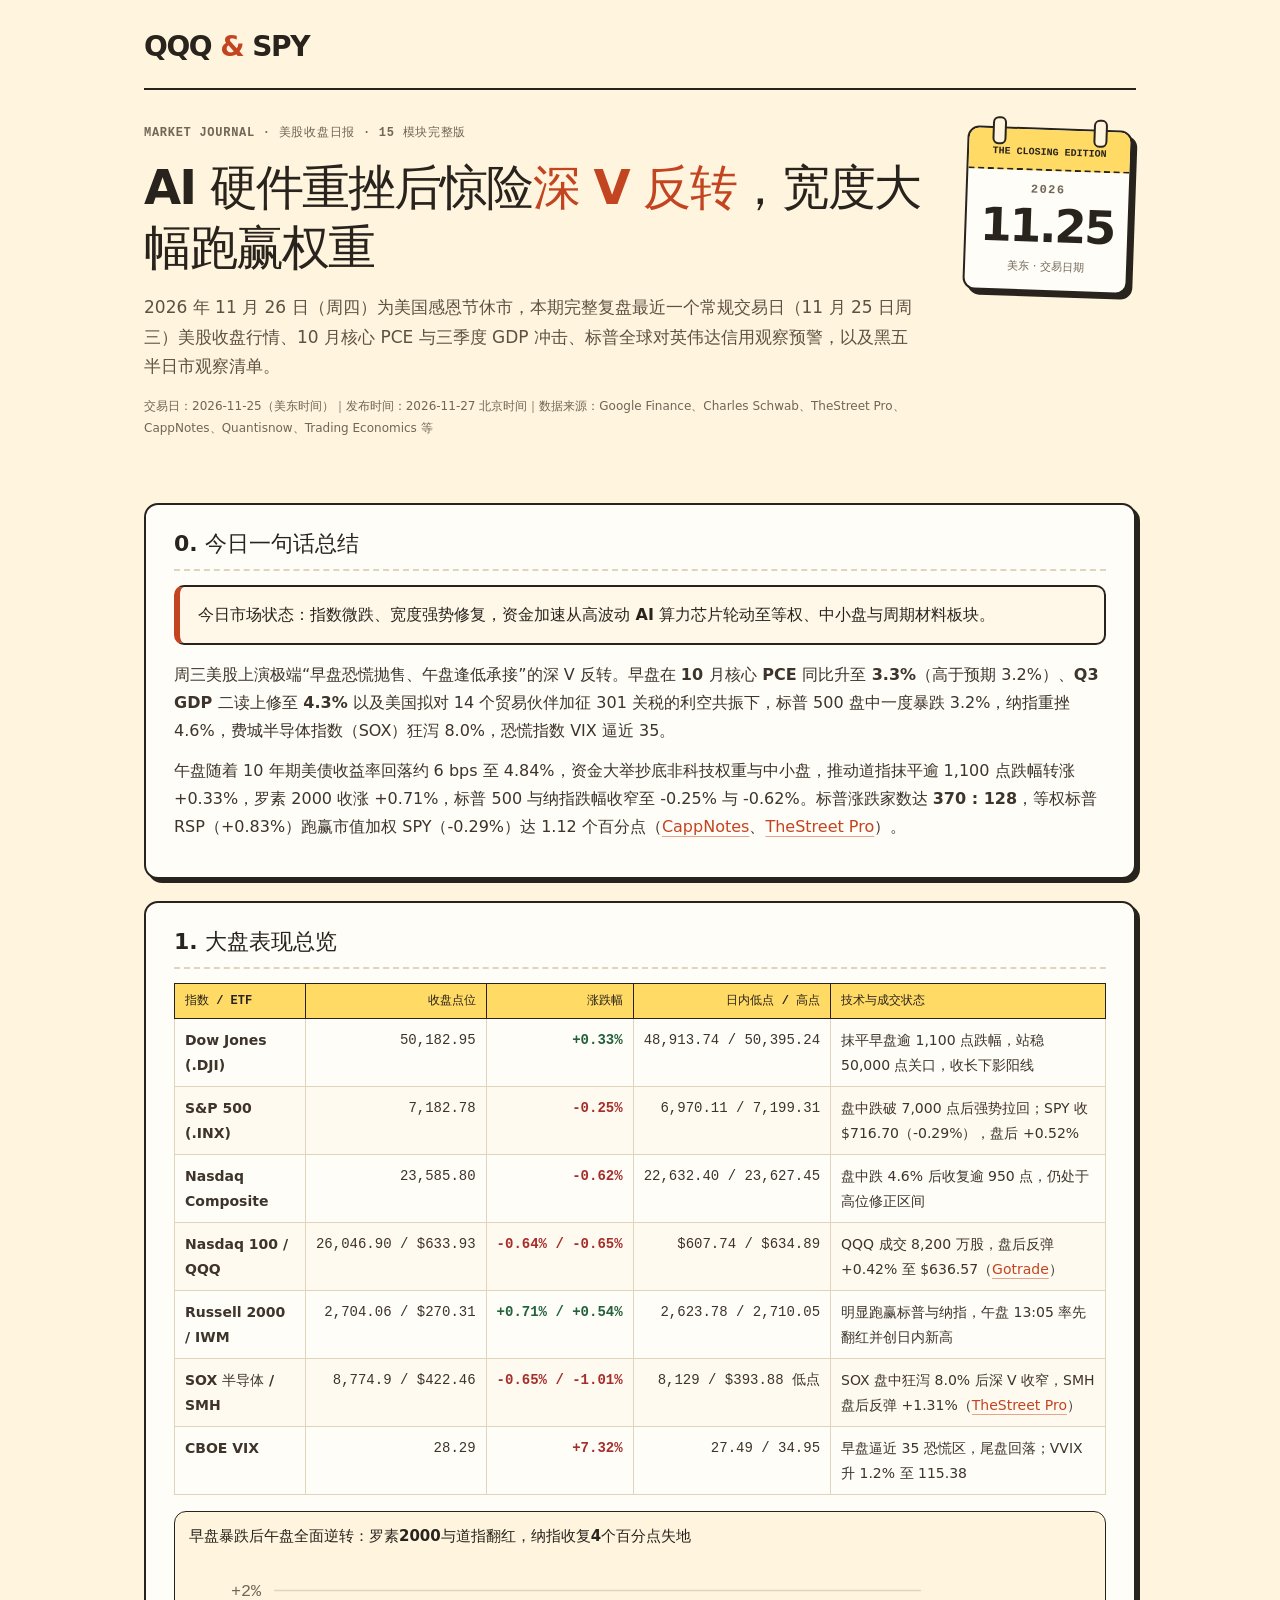
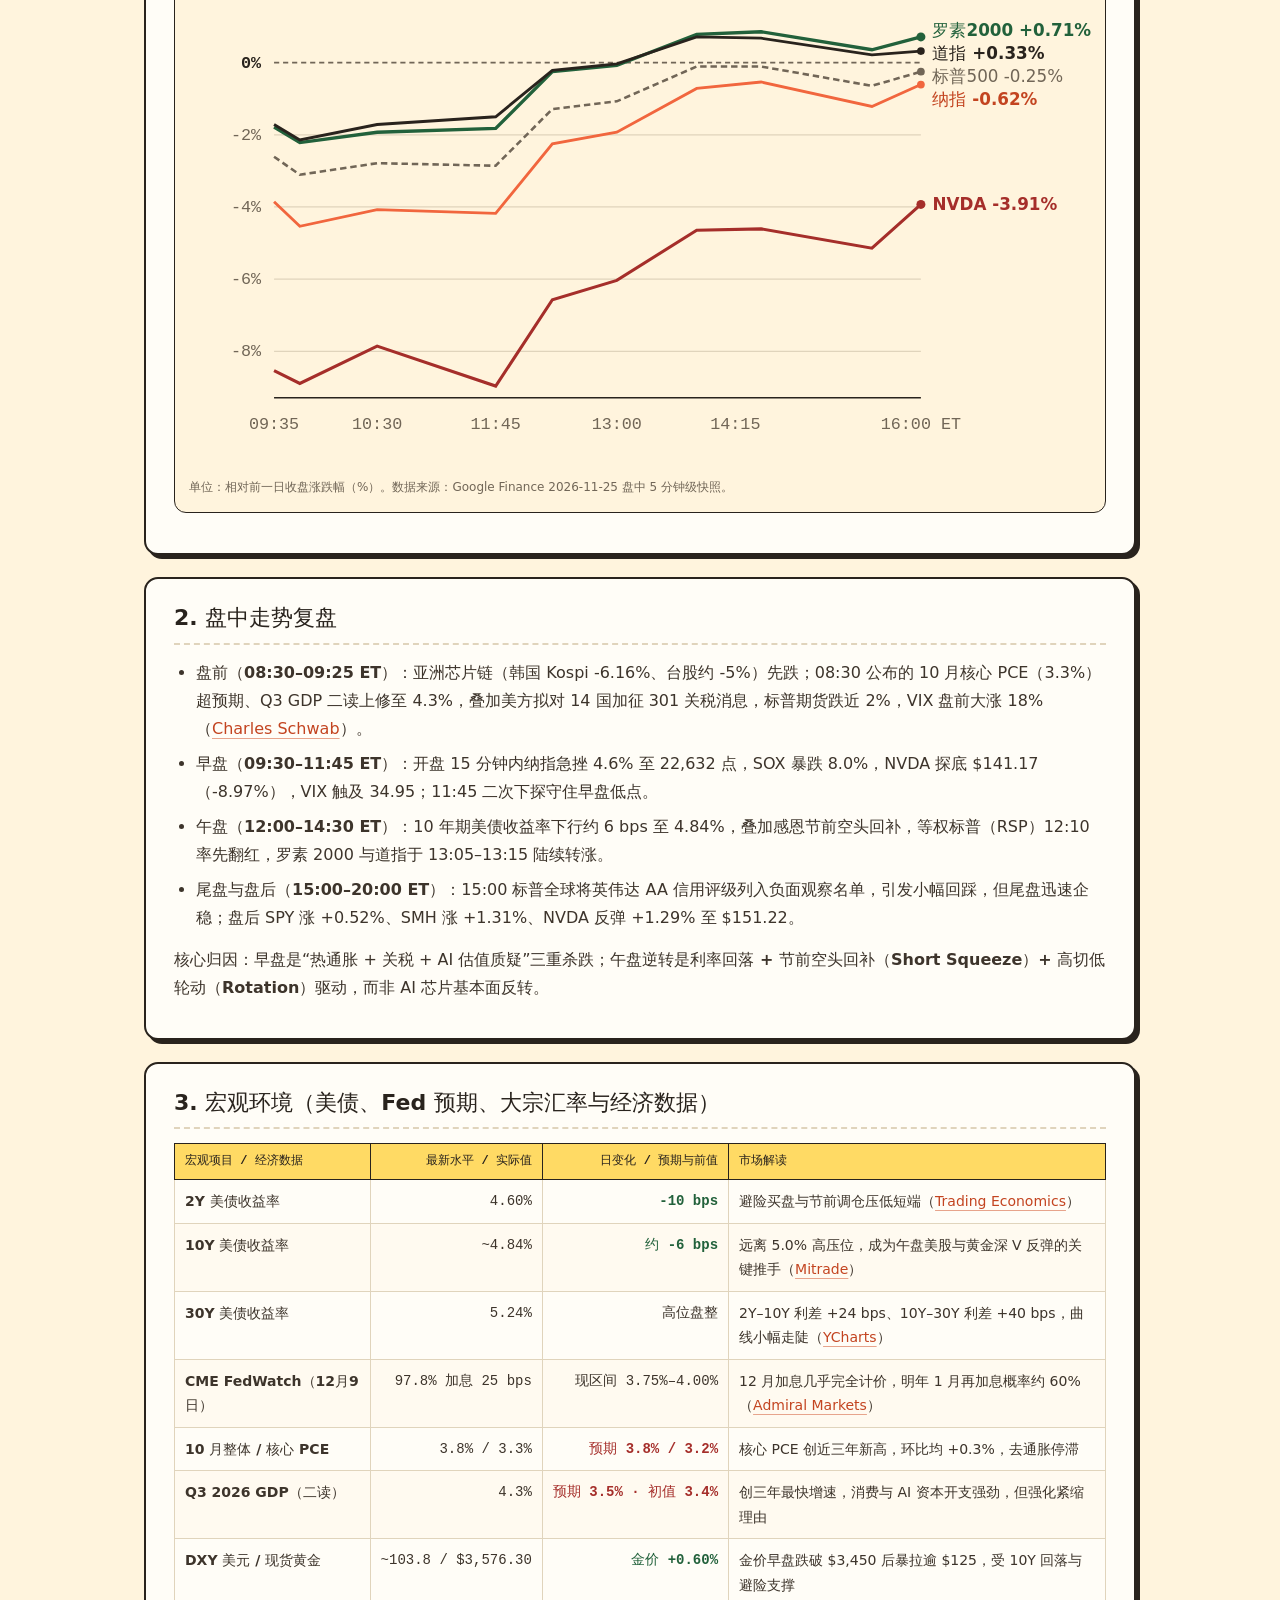
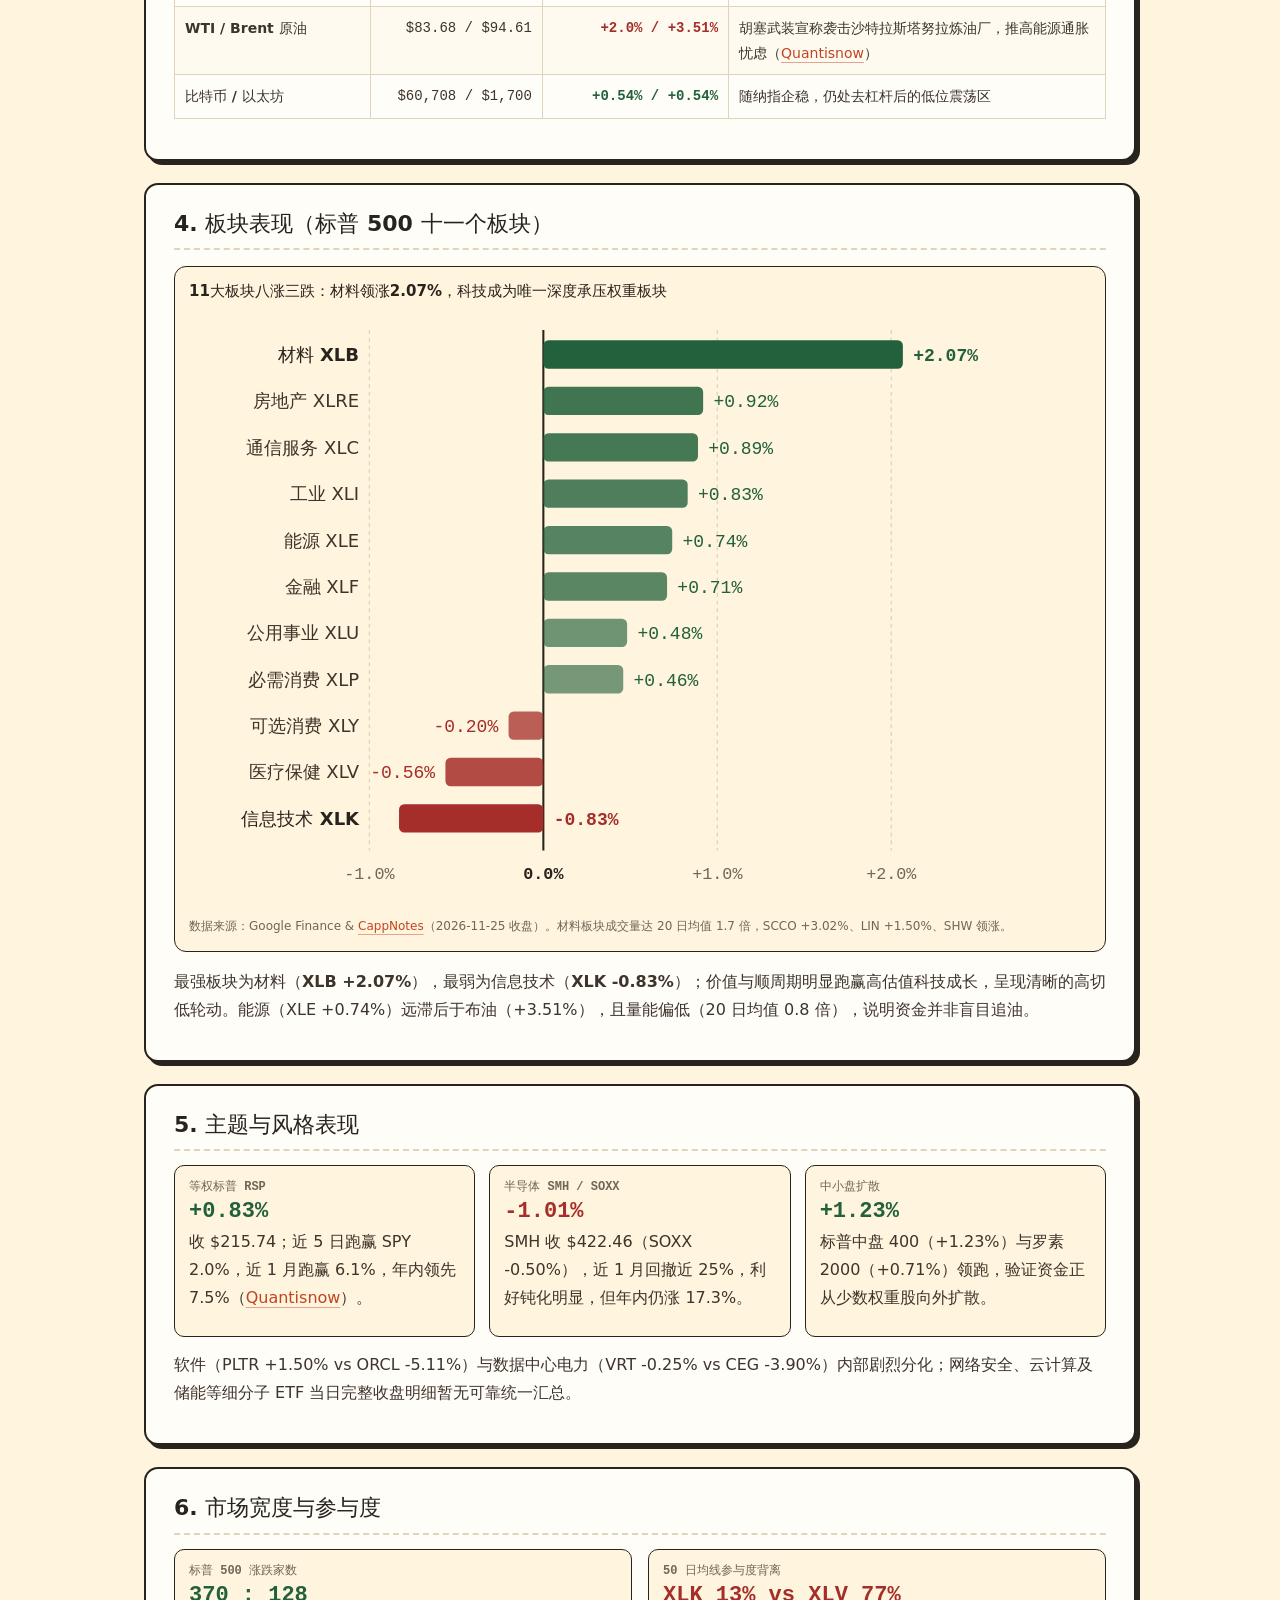
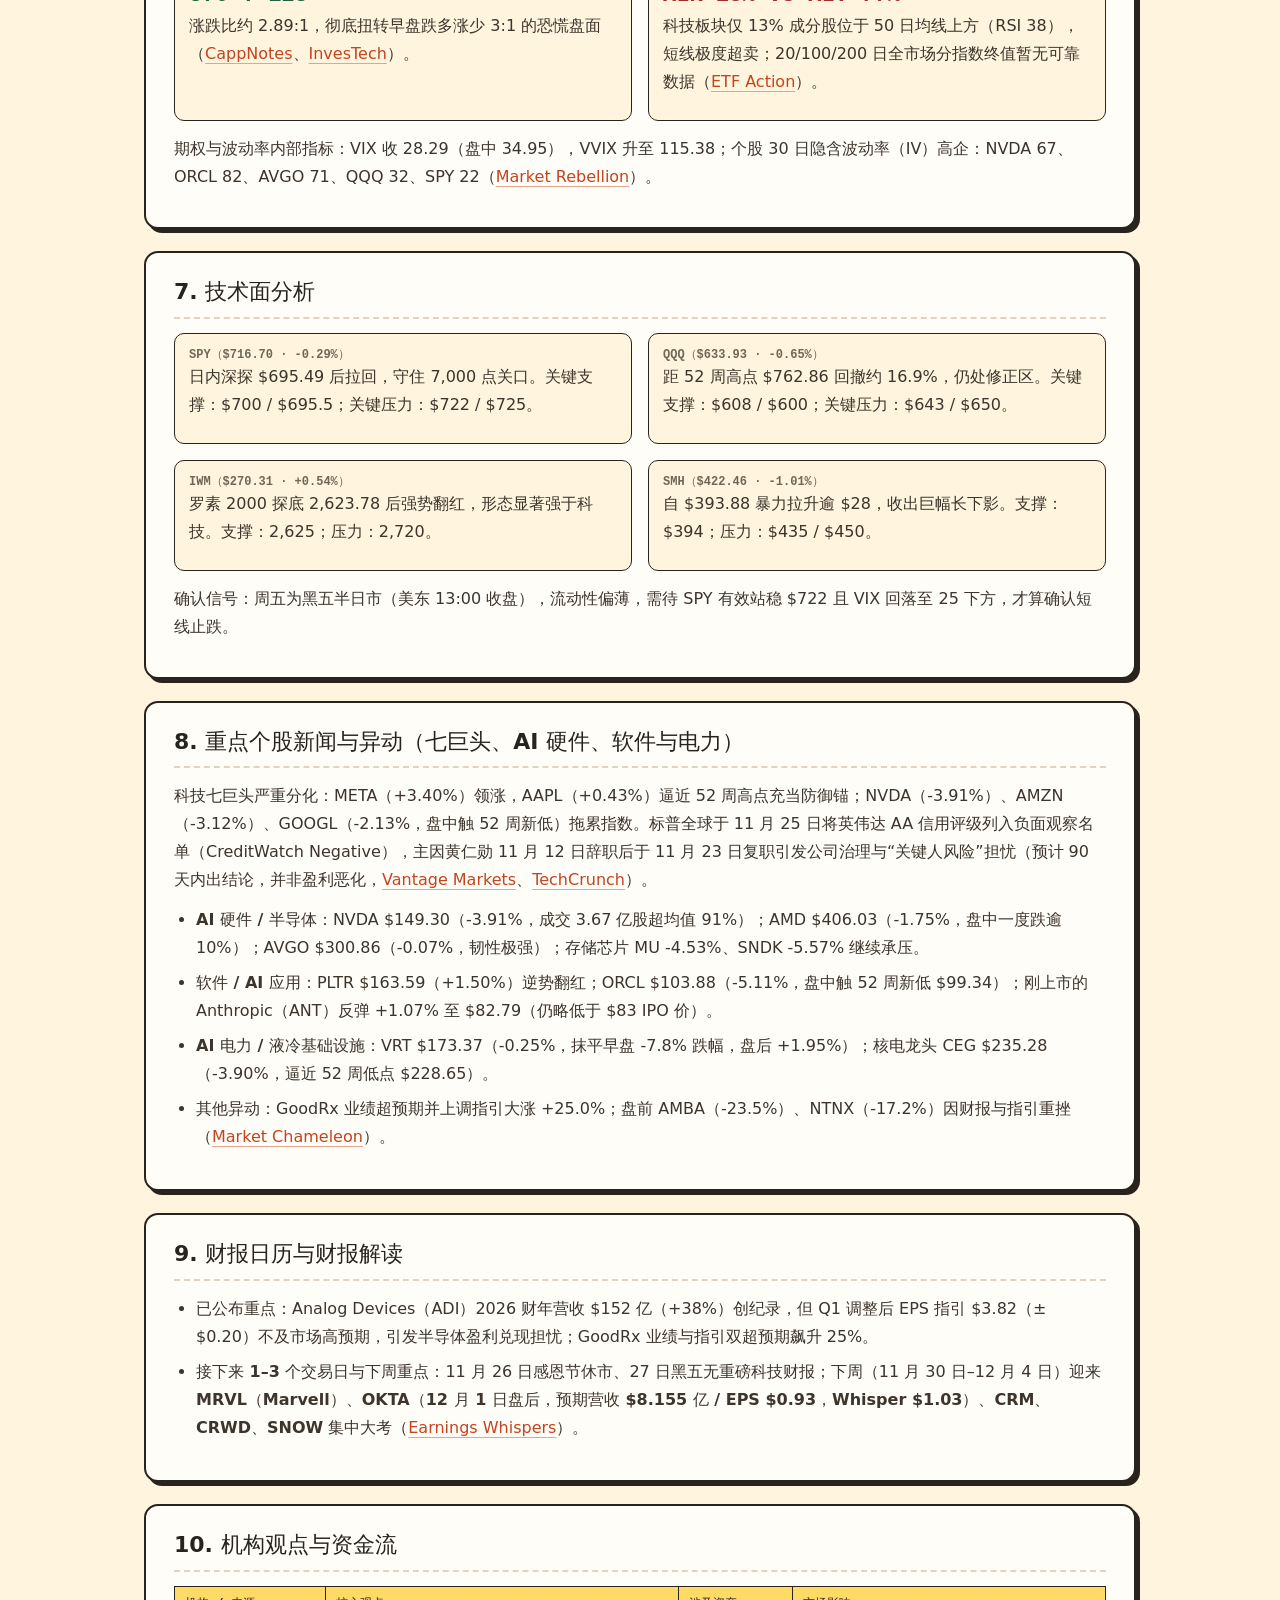
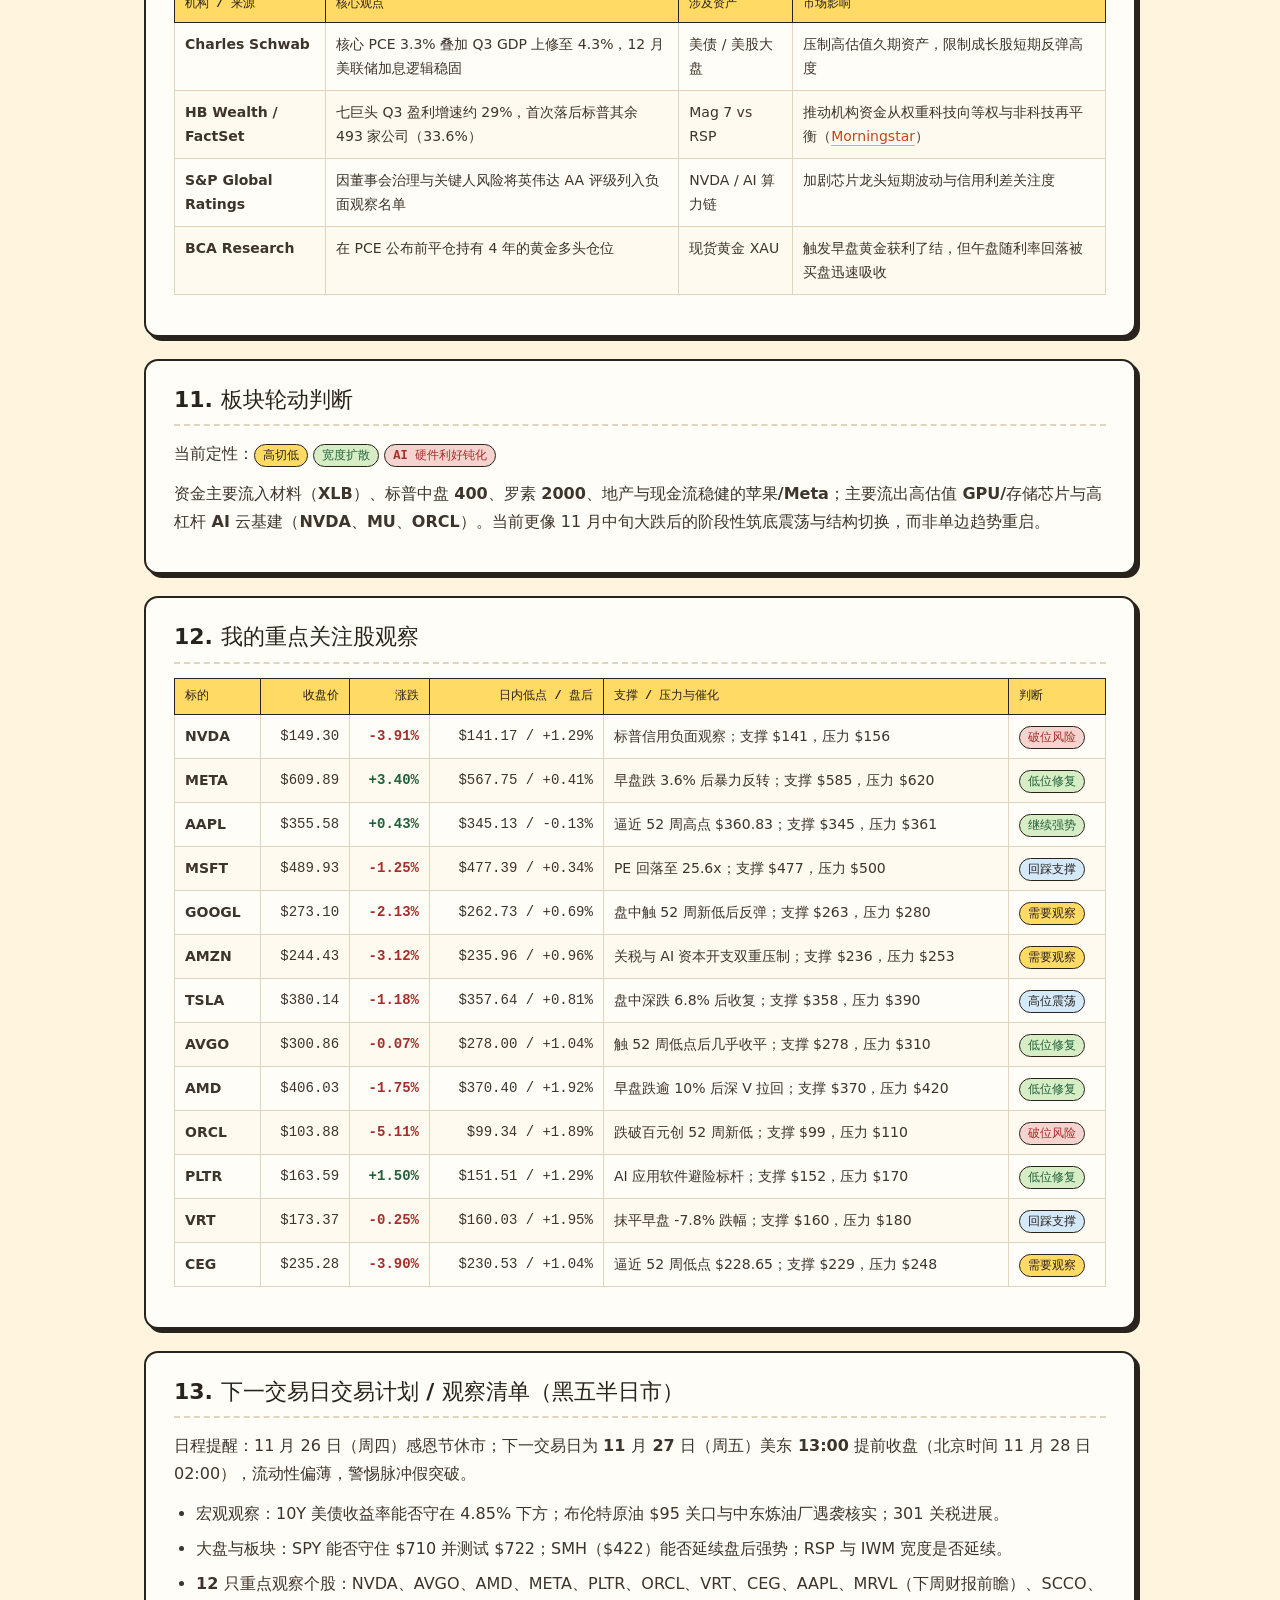
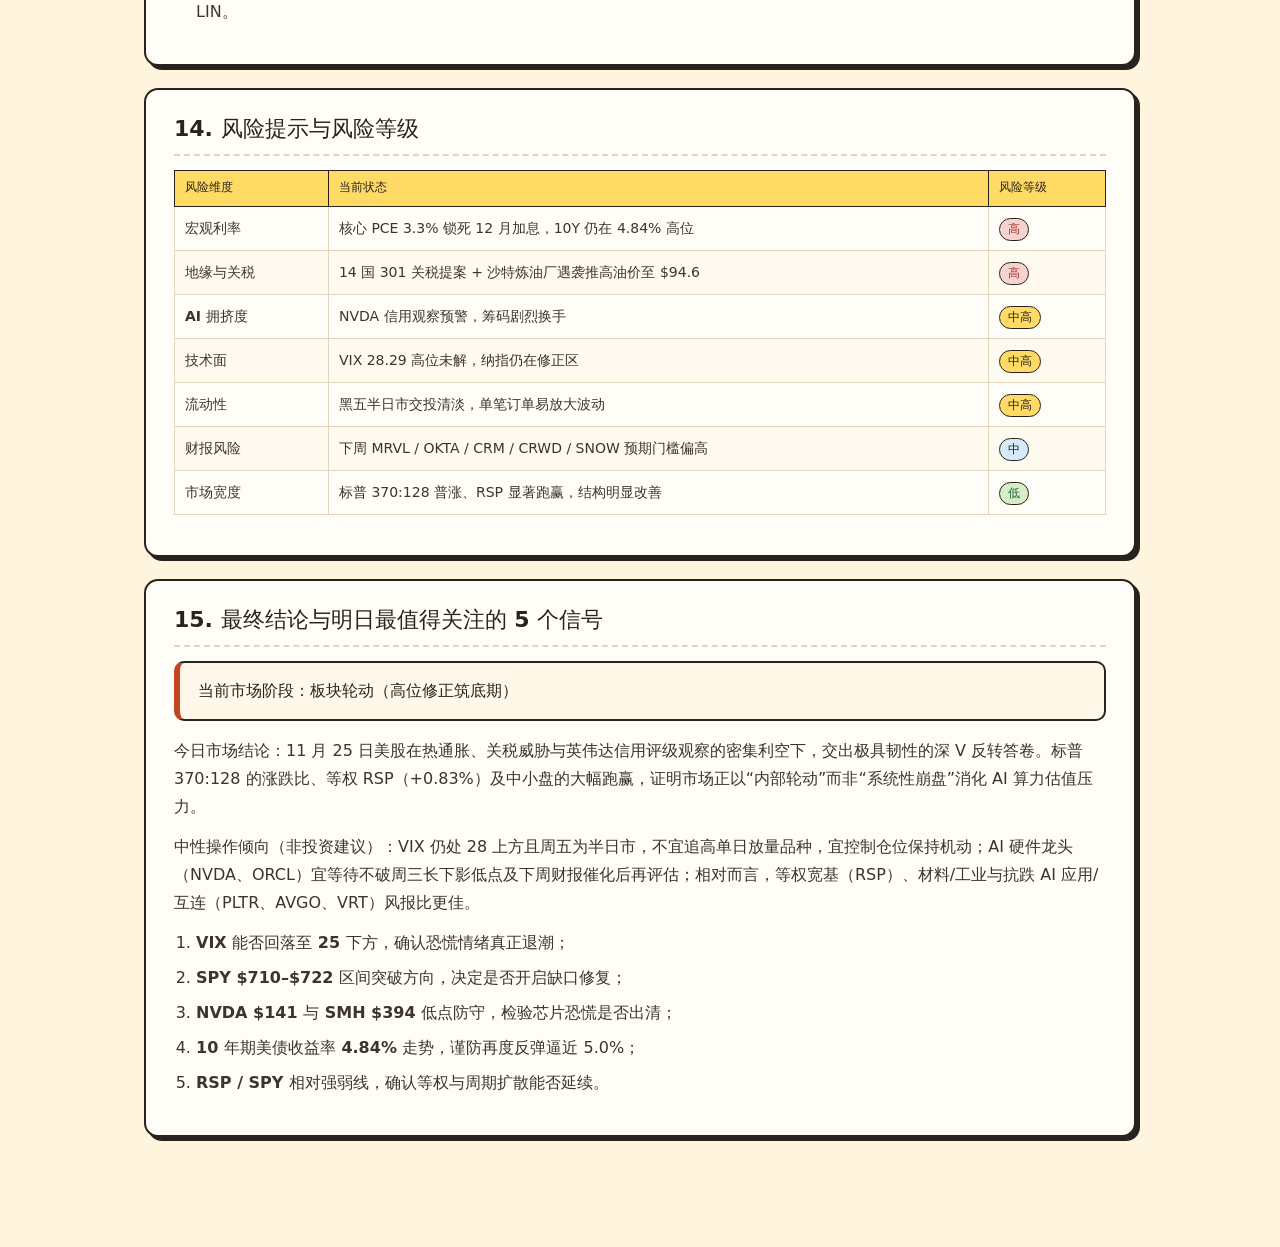
==== commit 6e4bdf3f: "Update 2026-11-25 report to warm cream-paper journal style" ====
--- a/reports/2026-11-25.html
+++ b/reports/2026-11-25.html
@@ -1,1031 +1,364 @@
-<!DOCTYPE html>
+<!doctype html>
 <html lang="zh-CN">
 <head>
 <meta charset="utf-8">
-<meta name="viewport" content="width=device-width, initial-scale=1">
+<meta name="viewport" content="width=device-width,initial-scale=1">
 <title>美股收盘日报｜2026-11-25</title>
-<link rel="preconnect" href="https://fonts.googleapis.com">
-<link rel="preconnect" href="https://fonts.gstatic.com" crossorigin>
-<link href="https://fonts.googleapis.com/css2?family=IBM+Plex+Mono:wght@400;500;600&family=IBM+Plex+Sans:wght@400;500;600;700&family=Noto+Sans+SC:wght@400;500;600;700&display=swap" rel="stylesheet">
 <style>
-/*
-  Tier 3 Utilitarian Deep Research · US Equity Daily Tear-Sheet
-  Hero arrangement: Answer-first compact headline + inline emphasis metric (SPY/SPX intraday reversal)
-  Section order: Verdict -> Indices & Intraday SVG -> Macro & Data -> 11 Sectors SVG & Style -> Breadth & Technicals -> Mag 7 & Watchlist -> Earnings & Institutions -> Rotation, Next-Day Plan & Risk Band -> Sources
-  Fonts: IBM Plex Sans + Noto Sans SC (headline/body) · IBM Plex Mono (table headers, ticks, numeric values)
-  Palette: Crisp Gallery White (#FFFFFF) · Slate Ink (#0F172A) · Teal Accent (#0F766E / #115E59) · Crimson Risk (#B91C1C / #991B1B)
-  Image radius: 0 (pure SVG data viz, no decorative photos)
-  Emphasis moment: Intraday reversal spread (+3.0 pct recovery from lows) in hero
-  Signature element: Full-bleed dark slate final verdict & 5-signal trading band
-  Chart types: Multi-line intraday V-recovery chart + 11-sector diverging horizontal bar chart
-*/
-:root {
-  --paper: #FFFFFF;
-  --ink: #0F172A;
-  --ink2: #334155;
-  --mute: #475569;
-  --hair: #CBD5E1;
-  --accent: #0F766E;
-  --accent-text: #115E59;
-  --accent-2: #B91C1C;
-  --accent-2-text: #991B1B;
+:root{
+  --paper:#fff4dd; --card:#fffdf7; --ink:#29231d; --muted:#716657;
+  --line:#e0d4bc; --accent:#c34420; --orange:#f1663e; --sun:#ffda64;
+  --mint:#d6edc5; --sky:#d4e9f9; --rose:#f5d4cf;
+  --positive:#22613b; --negative:#a52e2a;
+  --mono:"Cascadia Code","Consolas",ui-monospace,monospace;
+  --display:"Arial Rounded MT Bold","Trebuchet MS","Microsoft YaHei",system-ui,sans-serif;
+  font-family:"Segoe UI","Microsoft YaHei",system-ui,sans-serif;
+  color:var(--ink); background:var(--paper); font-synthesis:none;
 }
-
-* { box-sizing: border-box; }
-html, body {
-  margin: 0;
-  padding: 0;
-  background: var(--paper);
-  color: var(--ink);
-  font-family: "IBM Plex Sans", "Noto Sans SC", -apple-system, BlinkMacSystemFont, sans-serif;
-  font-size: 16px;
-  line-height: 1.65;
-  -webkit-font-smoothing: antialiased;
-}
-
-main {
-  padding: 68px clamp(24px, 10.4vw, 112px) 0;
-}
-
-.measure { max-width: 68ch; }
-.sec { margin-top: 66px; padding-top: 28px; border-top: 1px solid var(--hair); }
-.sec-first { margin-top: 44px; padding-top: 0; border-top: none; }
-
-h1 {
-  font-size: clamp(36px, 4.2vw, 52px);
-  line-height: 1.15;
-  font-weight: 700;
-  letter-spacing: -0.025em;
-  margin: 0 0 18px;
-  text-wrap: balance;
-  color: var(--ink);
-}
-
-h2 {
-  font-size: clamp(24px, 2.4vw, 30px);
-  line-height: 1.25;
-  font-weight: 700;
-  letter-spacing: -0.015em;
-  margin: 0 0 18px;
-  color: var(--ink);
-}
-
-h3 {
-  font-size: 18px;
-  line-height: 1.35;
-  font-weight: 600;
-  margin: 24px 0 10px;
-  color: var(--ink);
-}
-
-p {
-  margin: 0 0 14px;
-  color: var(--ink2);
-}
-
-a {
-  color: var(--accent-text);
-  text-decoration: underline;
-  text-underline-offset: 3px;
-  text-decoration-thickness: 1px;
-}
-a:hover { color: var(--ink); }
-
-.deck {
-  font-size: 18px;
-  line-height: 1.6;
-  color: var(--ink2);
-  max-width: 72ch;
-  margin: 0 0 28px;
-}
-
-.hero-split {
-  display: grid;
-  grid-template-columns: minmax(0, 1.8fr) minmax(240px, 1fr);
-  gap: 32px;
-  align-items: end;
-  padding-bottom: 32px;
-  border-bottom: 2px solid var(--ink);
-}
-
-.hero-metric {
-  border-left: 1px solid var(--hair);
-  padding-left: 28px;
-}
-
-.hero-num {
-  font-family: "IBM Plex Mono", monospace;
-  font-size: clamp(44px, 5vw, 68px);
-  font-weight: 600;
-  line-height: 1.02;
-  letter-spacing: -0.03em;
-  color: var(--accent-text);
-  white-space: nowrap;
-}
-
-.hero-num-desc {
-  margin-top: 8px;
-  font-size: 14px;
-  line-height: 1.5;
-  color: var(--mute);
-}
-
-.verdict-line {
-  font-size: 20px;
-  line-height: 1.5;
-  font-weight: 600;
-  color: var(--ink);
-  border-left: 3px solid var(--accent);
-  padding-left: 18px;
-  margin: 24px 0 18px;
-  max-width: 72ch;
-}
-
-.mono {
-  font-family: "IBM Plex Mono", monospace;
-  font-size: 14px;
-  white-space: nowrap;
-}
-
-.up { color: var(--accent-text); font-weight: 600; }
-.down { color: var(--accent-2-text); font-weight: 600; }
-.flat { color: var(--mute); font-weight: 600; }
-
-/* Open tables (max 3 across report) */
-.table-wrap {
-  width: 100%;
-  overflow-x: auto;
-  margin: 20px 0 24px;
-}
-
-table {
-  width: 100%;
-  border-collapse: collapse;
-  font-size: 14px;
-}
-
-thead th {
-  font-family: "IBM Plex Mono", "Noto Sans SC", monospace;
-  font-size: 12px;
-  font-weight: 600;
-  color: var(--mute);
-  text-align: left;
-  padding: 10px 12px 10px 0;
-  border-bottom: 2px solid var(--ink);
-  white-space: nowrap;
-}
-
-tbody td {
-  padding: 11px 12px 11px 0;
-  border-bottom: 1px solid var(--hair);
-  color: var(--ink2);
-  vertical-align: top;
-}
-
-tbody td.num, thead th.num {
-  text-align: right;
-  font-family: "IBM Plex Mono", monospace;
-  white-space: nowrap;
-}
-
-tbody td strong { color: var(--ink); }
-
-/* Open multi-column strips */
-.strip-2 {
-  display: grid;
-  grid-template-columns: repeat(2, minmax(0, 1fr));
-  gap: 32px;
-  margin: 20px 0;
-}
-
-.strip-3 {
-  display: grid;
-  grid-template-columns: repeat(3, minmax(0, 1fr));
-  gap: 28px;
-  margin: 20px 0;
-}
-
-.strip-4 {
-  display: grid;
-  grid-template-columns: repeat(4, minmax(0, 1fr));
-  gap: 24px;
-  margin: 20px 0;
-}
-
-.strip-item {
-  border-top: 1px solid var(--hair);
-  padding-top: 14px;
-}
-
-.strip-val {
-  font-family: "IBM Plex Mono", monospace;
-  font-size: 24px;
-  font-weight: 600;
-  line-height: 1.2;
-  color: var(--ink);
-  margin: 4px 0 6px;
-  white-space: nowrap;
-}
-
-.strip-label {
-  font-size: 13px;
-  color: var(--mute);
-  font-weight: 500;
-}
-
-.strip-note {
-  font-size: 14px;
-  line-height: 1.55;
-  color: var(--ink2);
-  margin: 0;
-}
-
-/* Asymmetric split (text left, details right) */
-.split-asym {
-  display: grid;
-  grid-template-columns: minmax(0, 1fr) minmax(0, 1.8fr);
-  gap: 36px;
-  align-items: start;
-}
-
-/* Timeline */
-.timeline {
-  list-style: none;
-  margin: 18px 0;
-  padding: 0;
-  border-left: 2px solid var(--hair);
-}
-
-.timeline li {
-  position: relative;
-  padding: 0 0 18px 24px;
-}
-
-.timeline li:last-child { padding-bottom: 0; }
-
-.timeline li::before {
-  content: "";
-  position: absolute;
-  left: -6px;
-  top: 7px;
-  width: 10px;
-  height: 10px;
-  border-radius: 50%;
-  background: var(--ink);
-}
-
-.timeline-time {
-  font-family: "IBM Plex Mono", monospace;
-  font-size: 13px;
-  font-weight: 600;
-  color: var(--accent-text);
-  margin-bottom: 3px;
-}
-
-/* Figures & SVGs */
-figure {
-  margin: 28px 0 32px;
-  padding: 0;
-}
-
-.fig-title {
-  font-size: 18px;
-  font-weight: 600;
-  color: var(--ink);
-  margin: 0 0 12px;
-  line-height: 1.35;
-}
-
-figcaption {
-  font-size: 13px;
-  color: var(--mute);
-  margin-top: 10px;
-  line-height: 1.5;
-}
-
-svg { display: block; width: 100%; height: auto; }
-
-/* Clean open lists */
-ul.clean {
-  margin: 12px 0 18px;
-  padding-left: 20px;
-}
-ul.clean li {
-  margin-bottom: 8px;
-  color: var(--ink2);
-}
-
-/* Risk row list */
-.risk-list {
-  display: grid;
-  grid-template-columns: repeat(2, minmax(0, 1fr));
-  gap: 16px 32px;
-  margin: 18px 0;
-}
-.risk-row {
-  display: flex;
-  justify-content: space-between;
-  align-items: baseline;
-  gap: 16px;
-  padding: 10px 0;
-  border-bottom: 1px solid var(--hair);
-}
-.risk-name { font-weight: 600; color: var(--ink); font-size: 15px; }
-.risk-desc { font-size: 13px; color: var(--mute); margin-top: 2px; }
-.risk-lvl { font-family: "IBM Plex Mono", "Noto Sans SC", monospace; font-size: 13px; font-weight: 600; white-space: nowrap; }
-
-/* Full-bleed conclusion band (max 1) */
-.full-band {
-  margin-top: 66px;
-  background: #0F172A;
-  color: #F8FAFC;
-  padding: 56px clamp(24px, 10.4vw, 112px);
-}
-.full-band h2 { color: #FFFFFF; }
-.full-band h3 { color: #E2E8F0; }
-.full-band p, .full-band li { color: #CBD5E1; }
-.full-band a { color: #5EEAD4; }
-.full-band .band-grid {
-  display: grid;
-  grid-template-columns: minmax(0, 1.2fr) minmax(0, 1fr);
-  gap: 44px;
-  margin-top: 20px;
-}
-.full-band .band-rule {
-  border-top: 1px solid #334155;
-  padding-top: 16px;
-  margin-top: 18px;
-}
-.full-band ol {
-  margin: 12px 0 0;
-  padding-left: 20px;
-}
-.full-band ol li { margin-bottom: 10px; }
-
-/* Sources */
-.sources-sec {
-  padding: 48px clamp(24px, 10.4vw, 112px) 84px;
-}
-.sources-sec ol {
-  margin: 14px 0 0;
-  padding-left: 22px;
-  columns: 2;
-  column-gap: 36px;
-  font-size: 14px;
-}
-.sources-sec li {
-  margin-bottom: 8px;
-  break-inside: avoid;
-  color: var(--ink2);
-}
-
-@media (max-width: 900px) {
-  .hero-split, .split-asym, .strip-3, .strip-4, .full-band .band-grid, .risk-list {
-    grid-template-columns: 1fr;
-  }
-  .hero-metric {
-    border-left: none;
-    border-top: 1px solid var(--hair);
-    padding-left: 0;
-    padding-top: 18px;
-  }
-  .strip-2 { grid-template-columns: 1fr; }
-  .sources-sec ol { columns: 1; }
+*{box-sizing:border-box}
+html{scroll-behavior:smooth;scroll-padding-top:86px}
+body{margin:0;line-height:1.75;-webkit-font-smoothing:antialiased;background:var(--paper);color:var(--ink)}
+main{max-width:1060px;margin:0 auto;padding:30px 34px 64px}
+a{color:var(--accent);text-underline-offset:4px;text-decoration-color:#e7a48c;overflow-wrap:anywhere}
+a:hover{text-decoration-color:var(--accent)}
+::selection{background:var(--sun);color:var(--ink)}
+.site-brand{display:inline-flex;align-items:baseline;gap:9px;color:var(--ink);font:900 28px/1.2 var(--display);letter-spacing:-.05em;text-decoration:none;margin-bottom:24px}
+.site-brand span{color:var(--accent)}
+header{position:relative;border-top:2px solid var(--ink);padding:34px 215px 30px 0;min-height:240px}
+.eyebrow{font:700 12px/1.6 var(--mono);letter-spacing:.06em;color:var(--muted)}
+h1{font:900 clamp(30px,4.2vw,48px)/1.25 var(--display);letter-spacing:-.04em;margin:14px 0 16px}
+h1 span{color:var(--accent)}
+.deck{font-size:17px;line-height:1.75;color:#5e5144;margin:0 0 14px}
+.meta{font-size:12px;line-height:1.8;color:var(--muted)}
+.date-card{position:absolute;right:6px;top:38px;width:165px;background:var(--card);border:2px solid var(--ink);border-radius:12px;box-shadow:5px 5px 0 var(--ink);text-align:center;transform:rotate(2deg);display:flex;flex-direction:column}
+.date-card:before,.date-card:after{content:"";position:absolute;top:-12px;width:10px;height:24px;border:2px solid var(--ink);border-radius:6px;background:var(--paper)}
+.date-card:before{left:23px}.date-card:after{right:23px}
+.date-card small{border-bottom:2px dashed var(--ink);border-radius:10px 10px 0 0;background:var(--sun);padding:16px 7px 9px;font:700 10px/1.4 var(--mono)}
+.date-card .calendar-year{font:600 12px var(--mono);letter-spacing:.12em;color:var(--muted);padding-top:12px}
+.date-card strong{font:900 46px/1.3 var(--display);letter-spacing:-.05em;font-variant-numeric:tabular-nums}
+.date-card .calendar-caption{font-size:11px;color:var(--muted);padding:0 5px 14px}
+main > section{background:var(--card);border:2px solid var(--ink);border-radius:14px;box-shadow:4px 4px 0 var(--ink);padding:24px 28px;margin:22px 0}
+h2{font:800 22px/1.35 var(--display);margin:0 0 14px;padding-bottom:10px;border-bottom:2px dashed var(--line);color:var(--ink)}
+h3{font:700 16px/1.4 var(--display);margin:18px 0 8px;color:var(--ink)}
+p{margin:0 0 12px;color:#3d342b}
+ul,ol{margin:8px 0 14px;padding-left:22px;color:#3d342b}
+li{margin-bottom:7px}
+.callout{background:#fff8e8;border:2px solid var(--ink);border-left:6px solid var(--accent);border-radius:10px;padding:14px 18px;margin:12px 0 16px;font-weight:600;color:var(--ink)}
+.grid-2{display:grid;grid-template-columns:repeat(2,minmax(0,1fr));gap:16px;margin:14px 0}
+.grid-3{display:grid;grid-template-columns:repeat(3,minmax(0,1fr));gap:14px;margin:14px 0}
+.mini-card{background:var(--paper);border:1.5px solid var(--ink);border-radius:10px;padding:12px 14px}
+.mini-card .k{font:700 12px var(--mono);color:var(--muted)}
+.mini-card .v{font:800 22px var(--mono);margin:4px 0}
+.table-wrap{width:100%;overflow-x:auto;margin:12px 0 16px}
+table{width:100%;border-collapse:collapse;font-size:14px;background:var(--card)}
+th{background:var(--sun);color:var(--ink);font:700 12px/1.4 var(--mono);text-align:left;padding:9px 10px;border:1.5px solid var(--ink);white-space:nowrap}
+td{padding:9px 10px;border:1.5px solid var(--line);vertical-align:top;color:#3d342b}
+tr:nth-child(even) td{background:#fffaf0}
+.num{text-align:right;font-family:var(--mono);white-space:nowrap}
+.pos{color:var(--positive);font-weight:700}
+.neg{color:var(--negative);font-weight:700}
+.pill{display:inline-block;padding:2px 8px;border-radius:999px;font:700 12px var(--mono);border:1.5px solid var(--ink);white-space:nowrap}
+.pill-up{background:var(--mint);color:var(--positive)}
+.pill-dn{background:var(--rose);color:var(--negative)}
+.pill-mid{background:var(--sky);color:var(--ink)}
+.pill-warn{background:var(--sun);color:var(--ink)}
+.chart{margin:16px 0;padding:14px;background:var(--paper);border:1.5px solid var(--ink);border-radius:12px;overflow-x:auto}
+.chart-title{font:700 15px/1.4 var(--display);margin:0 0 10px;color:var(--ink)}
+.chart-cap{font-size:12px;color:var(--muted);margin-top:8px}
+@media (max-width:780px){
+  main{padding:18px 16px 48px}
+  header{padding:24px 0 20px;min-height:auto}
+  .date-card{position:static;margin:16px 0 0;transform:none}
+  .grid-2,.grid-3{grid-template-columns:1fr}
+  main > section{padding:18px 16px}
 }
 </style>
 </head>
 <body>
 <main>
-  <!-- Hero & Section 0: Verdict -->
-  <header class="hero-split">
-    <div>
-      <h1>美股收盘日报｜2026-11-25：AI 硬件重挫后惊险深 V 反转，宽度大幅跑赢权重</h1>
-      <p class="deck">2026 年 11 月 26 日（周四）为美国感恩节休市日，本报告完整复盘最近一个常规交易日（11 月 25 日周三）美股收盘数据、核心 PCE 与三季度 GDP 冲击、标普全球对英伟达的信用观察预警，以及周五半日市（美东 13:00 提前收盘）的交易观察清单。</p>
-    </div>
-    <div class="hero-metric">
-      <div class="hero-num">370 : 128</div>
-      <div class="hero-num-desc">标普 500 涨跌家数比（等权 RSP 收涨 +0.83%，跑赢市值加权 SPY 达 1.12 个百分点）</div>
+  <a class="site-brand" href="../">QQQ<span>&amp;</span>SPY</a>
+  <header>
+    <p class="eyebrow">MARKET JOURNAL · 美股收盘日报 · 15 模块完整版</p>
+    <h1>AI 硬件重挫后惊险<span>深 V 反转</span>，宽度大幅跑赢权重</h1>
+    <p class="deck">2026 年 11 月 26 日（周四）为美国感恩节休市，本期完整复盘最近一个常规交易日（11 月 25 日周三）美股收盘行情、10 月核心 PCE 与三季度 GDP 冲击、标普全球对英伟达信用观察预警，以及黑五半日市观察清单。</p>
+    <p class="meta">交易日：2026-11-25（美东时间）｜发布时间：2026-11-27 北京时间｜数据来源：Google Finance、Charles Schwab、TheStreet Pro、CappNotes、Quantisnow、Trading Economics 等</p>
+    <div class="date-card">
+      <small>THE CLOSING EDITION</small>
+      <span class="calendar-year">2026</span>
+      <strong>11.25</strong>
+      <span class="calendar-caption">美东 · 交易日期</span>
     </div>
   </header>
 
-  <section class="sec-first">
-    <p class="verdict-line">今日市场状态：指数微跌、宽度强势修复，资金加速从高波动 AI 算力芯片轮动至等权、中小盘与周期材料板块。</p>
-    <div class="measure">
-      <p>周三美股上演极端“早盘恐慌抛售、午盘逢低承接”的深 V 反转。早盘在<strong>10 月核心 PCE 同比升至 3.3%</strong>（高于预期 3.2%）、<strong>Q3 GDP 二读上修至 4.3%</strong> 以及美国拟对 14 个贸易伙伴加征 301 关税的利空共振下，标普 500 盘中一度暴跌 3.2%，纳指重挫 4.6%，费城半导体指数（SOX）狂泻 8.0%，恐慌指数 VIX 逼近 35。午盘随着 10 年期美债收益率回落约 6 个基点至 4.84%，资金大举抄底非科技权重与中小盘，推动道指抹平逾 1,100 点跌幅转涨 +0.33%，罗素 2000 收涨 +0.71%，标普 500 与纳指跌幅收窄至 -0.25% 与 -0.62%（<a href="https://cappnotes.substack.com/p/closing-look-wednesday-november-25" target="_blank" rel="noopener noreferrer">CappNotes</a>、<a href="https://pro.thestreet.com/market-commentary/a-holiday-comeback-stocks-erase-most-of-a-3-plunge-heading-into-thanksgiving" target="_blank" rel="noopener noreferrer">TheStreet Pro</a>）。</p>
-      <p>盘面呈现罕见的“指数弱、内部强”结构性分化：资金虽在规避芯片与高估值 AI 基础设施（英伟达因标普全球将其 AA 评级列入负面观察名单收跌 -3.91%），但并未全面撤离权益资产，反而显著向材料、地产、工业与等权标的扩散，整体风险偏好呈现“去 AI 拥挤度、保广义成长与周期”的再平衡特征。</p>
-    </div>
-  </section>
-
-  <!-- Section 1 & 2: Indices + Intraday SVG Chart + Timeline -->
-  <section class="sec">
-    <h2>1. 大盘表现总览：道指与小盘逆转收涨，纳指与半导体守住关键低点</h2>
+  <section id="sec-0">
+    <h2>0. 今日一句话总结</h2>
+    <div class="callout">今日市场状态：指数微跌、宽度强势修复，资金加速从高波动 AI 算力芯片轮动至等权、中小盘与周期材料板块。</div>
+    <p>周三美股上演极端“早盘恐慌抛售、午盘逢低承接”的深 V 反转。早盘在 <strong>10 月核心 PCE 同比升至 3.3%</strong>（高于预期 3.2%）、<strong>Q3 GDP 二读上修至 4.3%</strong> 以及美国拟对 14 个贸易伙伴加征 301 关税的利空共振下，标普 500 盘中一度暴跌 3.2%，纳指重挫 4.6%，费城半导体指数（SOX）狂泻 8.0%，恐慌指数 VIX 逼近 35。</p>
+    <p>午盘随着 10 年期美债收益率回落约 6 bps 至 4.84%，资金大举抄底非科技权重与中小盘，推动道指抹平逾 1,100 点跌幅转涨 +0.33%，罗素 2000 收涨 +0.71%，标普 500 与纳指跌幅收窄至 -0.25% 与 -0.62%。标普涨跌家数达 <strong>370 : 128</strong>，等权标普 RSP（+0.83%）跑赢市值加权 SPY（-0.29%）达 1.12 个百分点（<a href="https://cappnotes.substack.com/p/closing-look-wednesday-november-25" target="_blank" rel="noopener">CappNotes</a>、<a href="https://pro.thestreet.com/market-commentary/a-holiday-comeback-stocks-erase-most-of-a-3-plunge-heading-into-thanksgiving" target="_blank" rel="noopener">TheStreet Pro</a>）。</p>
+  </section>
+
+  <section id="sec-1">
+    <h2>1. 大盘表现总览</h2>
     <div class="table-wrap">
       <table>
         <thead>
-          <tr>
-            <th>指数 / ETF</th>
-            <th class="num">收盘点位</th>
-            <th class="num">涨跌幅</th>
-            <th class="num">日内低点 / 高点</th>
-            <th>成交与技术状态</th>
-          </tr>
+          <tr><th>指数 / ETF</th><th class="num">收盘点位</th><th class="num">涨跌幅</th><th class="num">日内低点 / 高点</th><th>技术与成交状态</th></tr>
         </thead>
         <tbody>
-          <tr>
-            <td><strong>Dow Jones (.DJI)</strong></td>
-            <td class="num">50,182.95</td>
-            <td class="num up">+0.33%</td>
-            <td class="num">48,913.74 / 50,395.24</td>
-            <td>抹平早盘逾 1,100 点跌幅，站稳 50,000 点关口，收长下影阳线</td>
-          </tr>
-          <tr>
-            <td><strong>S&amp;P 500 (.INX)</strong></td>
-            <td class="num">7,182.78</td>
-            <td class="num down">-0.25%</td>
-            <td class="num">6,970.11 / 7,199.31</td>
-            <td>盘中跌破 7,000 点后强势拉回，SPY 盘后涨 +0.52% 至 $720.44</td>
-          </tr>
-          <tr>
-            <td><strong>Nasdaq Composite (.IXIC)</strong></td>
-            <td class="num">23,585.80</td>
-            <td class="num down">-0.62%</td>
-            <td class="num">22,632.40 / 23,627.45</td>
-            <td>盘中跌 4.6% 后收复逾 950 点，仍处于高位回调修正区间</td>
-          </tr>
-          <tr>
-            <td><strong>Nasdaq 100 / QQQ</strong></td>
-            <td class="num">26,046.90 / $633.93</td>
-            <td class="num down">-0.64% / -0.65%</td>
-            <td class="num">$607.74 / $634.89</td>
-            <td>QQQ 成交 8,200 万股，盘后反弹 +0.42% 至 $636.57</td>
-          </tr>
-          <tr>
-            <td><strong>Russell 2000 (RUT / IWM)</strong></td>
-            <td class="num">2,704.06 / $270.31</td>
-            <td class="num up">+0.71% / +0.54%</td>
-            <td class="num">2,623.78 / 2,710.05</td>
-            <td>明显跑赢标普与纳指，午盘 13:05 率先翻红并创日内新高</td>
-          </tr>
-          <tr>
-            <td><strong>SOX 半导体 / SMH</strong></td>
-            <td class="num">8,774.9 / $422.46</td>
-            <td class="num down">-0.65% / -1.01%</td>
-            <td class="num">8,129 / $393.88 低点</td>
-            <td>SOX 盘中狂泻 8.0% 后大幅收窄，SMH 盘后反弹 +1.31% 至 $428.00</td>
-          </tr>
-          <tr>
-            <td><strong>CBOE VIX</strong></td>
-            <td class="num">28.29</td>
-            <td class="num down">+7.32%</td>
-            <td class="num">27.49 / 34.95</td>
-            <td>早盘飙升逼近 35 恐慌区，尾盘回落；VVIX 升 1.2% 至 115.38</td>
-          </tr>
-        </tbody>
-      </table>
-    </div>
-    <p class="measure">结构对比清晰显示：纳指继续弱于标普（-0.62% vs -0.25%），半导体板块虽出现剧烈盘中抄底但仍未收复前一日失地；相反，罗素 2000（+0.71%）与标普中盘 400（+1.23%）强势领跑，说明市场避险情绪虽因 VIX 处于 28 高位而尚未解除，但资金正从极端拥挤的科技权重向广义美股扩散（<a href="https://pro.thestreet.com/market-commentary/wednesdays-charts-dip-buyers-defend-fridays-lows-as-the-10-year-breaks-trend" target="_blank" rel="noopener noreferrer">TheStreet Pro</a>、<a href="https://www.heygotrade.com/en/news/stock-market-today-nov-25-2026-close/" target="_blank" rel="noopener noreferrer">Gotrade</a>）。</p>
-
-    <figure>
-      <div class="fig-title">早盘暴跌后午盘全面逆转：罗素2000与道指翻红，纳指收复4个百分点失地</div>
-      <svg viewBox="0 0 700 400" width="100%" role="img" aria-label="2026年11月25日美股主要指数与英伟达盘中涨跌幅走势图">
-        <!-- Gridlines & Y-axis -->
-        <line x1="68" y1="30" x2="575" y2="30" stroke="#E2E8F0" stroke-width="1"/>
-        <line x1="68" y1="86" x2="575" y2="86" stroke="#94A3B8" stroke-width="1.2" stroke-dasharray="4,3"/>
-        <line x1="68" y1="142" x2="575" y2="142" stroke="#E2E8F0" stroke-width="1"/>
-        <line x1="68" y1="198" x2="575" y2="198" stroke="#E2E8F0" stroke-width="1"/>
-        <line x1="68" y1="254" x2="575" y2="254" stroke="#E2E8F0" stroke-width="1"/>
-        <line x1="68" y1="310" x2="575" y2="310" stroke="#E2E8F0" stroke-width="1"/>
-        <line x1="68" y1="346" x2="575" y2="346" stroke="#CBD5E1" stroke-width="1"/>
-
-        <!-- Y-axis labels (+2%, 0%, -2%, -4%, -6%, -8%) -->
-        <text x="58" y="34" text-anchor="end" font-family="IBM Plex Mono, monospace" font-size="13" fill="#475569">+2%</text>
-        <text x="58" y="90" text-anchor="end" font-family="IBM Plex Mono, monospace" font-size="13" font-weight="600" fill="#0F172A">0%</text>
-        <text x="58" y="146" text-anchor="end" font-family="IBM Plex Mono, monospace" font-size="13" fill="#475569">-2%</text>
-        <text x="58" y="202" text-anchor="end" font-family="IBM Plex Mono, monospace" font-size="13" fill="#475569">-4%</text>
-        <text x="58" y="258" text-anchor="end" font-family="IBM Plex Mono, monospace" font-size="13" fill="#475569">-6%</text>
-        <text x="58" y="314" text-anchor="end" font-family="IBM Plex Mono, monospace" font-size="13" fill="#475569">-8%</text>
-
-        <!-- X-axis labels (09:35 to 16:00 ET) -->
-        <text x="68" y="370" text-anchor="middle" font-family="IBM Plex Mono, monospace" font-size="13" fill="#475569">09:35</text>
-        <text x="148" y="370" text-anchor="middle" font-family="IBM Plex Mono, monospace" font-size="13" fill="#475569">10:30</text>
-        <text x="242" y="370" text-anchor="middle" font-family="IBM Plex Mono, monospace" font-size="13" fill="#475569">11:45</text>
-        <text x="336" y="370" text-anchor="middle" font-family="IBM Plex Mono, monospace" font-size="13" fill="#475569">13:00</text>
-        <text x="430" y="370" text-anchor="middle" font-family="IBM Plex Mono, monospace" font-size="13" fill="#475569">14:15</text>
-        <text x="575" y="370" text-anchor="middle" font-family="IBM Plex Mono, monospace" font-size="13" fill="#475569">16:00</text>
-        <text x="322" y="393" text-anchor="middle" font-family="IBM Plex Sans, Noto Sans SC, sans-serif" font-size="12" fill="#475569">美东交易时间（2026-11-25 常规盘）</text>
-
-        <!-- Data scale: y = 86 - (pct * 28). X: 09:35=68, 09:45=88, 10:30=148, 11:45=242, 12:20=286, 13:00=336, 13:50=399, 14:30=449, 15:40=537, 16:00=575 -->
-        <!-- Russell 2000 (Teal, focal positive) -->
-        <polyline fill="none" stroke="#0F766E" stroke-width="2.6" points="68,136 88,148 148,140 242,137 286,93 336,88 399,64 449,62 537,76 575,66"/>
-        <!-- Dow Jones (Dark Slate) -->
-        <polyline fill="none" stroke="#334155" stroke-width="2.2" points="68,134 88,146 148,134 242,128 286,92 336,87 399,66 449,67 537,80 575,77"/>
-        <!-- S&P 500 (Muted Slate) -->
-        <polyline fill="none" stroke="#64748B" stroke-width="2" stroke-dasharray="5,3" points="68,159 88,173 148,164 242,166 286,122 336,116 399,89 449,89 537,104 575,93"/>
-        <!-- Nasdaq Composite (Amber/Dark) -->
-        <polyline fill="none" stroke="#B45309" stroke-width="2.2" points="68,194 88,213 148,200 242,203 286,149 336,140 399,106 449,101 537,120 575,103"/>
-        <!-- NVDA (Crimson, focal negative) -->
-        <polyline fill="none" stroke="#B91C1C" stroke-width="2.4" points="68,325 88,335 148,306 242,337 286,270 336,255 399,216 449,215 537,230 575,196"/>
-
-        <!-- End-of-line direct labels (spaced vertically so zero overlap) -->
-        <circle cx="575" cy="66" r="3.5" fill="#0F766E"/>
-        <text x="585" y="64" font-family="IBM Plex Sans, Noto Sans SC, sans-serif" font-size="14" font-weight="600" fill="#115E59">罗素2000 +0.71%</text>
-
-        <circle cx="575" cy="77" r="3" fill="#334155"/>
-        <text x="585" y="83" font-family="IBM Plex Sans, Noto Sans SC, sans-serif" font-size="14" font-weight="600" fill="#334155">道指 +0.33%</text>
-
-        <circle cx="575" cy="93" r="3" fill="#64748B"/>
-        <text x="585" y="102" font-family="IBM Plex Sans, Noto Sans SC, sans-serif" font-size="14" fill="#475569">标普500 -0.25%</text>
-
-        <circle cx="575" cy="103" r="3" fill="#B45309"/>
-        <text x="585" y="121" font-family="IBM Plex Sans, Noto Sans SC, sans-serif" font-size="14" font-weight="600" fill="#92400E">纳指 -0.62%</text>
-
-        <circle cx="575" cy="196" r="3.5" fill="#B91C1C"/>
-        <text x="585" y="200" font-family="IBM Plex Sans, Noto Sans SC, sans-serif" font-size="14" font-weight="600" fill="#991B1B">NVDA -3.91%</text>
+          <tr><td><strong>Dow Jones (.DJI)</strong></td><td class="num">50,182.95</td><td class="num pos">+0.33%</td><td class="num">48,913.74 / 50,395.24</td><td>抹平早盘逾 1,100 点跌幅，站稳 50,000 点关口，收长下影阳线</td></tr>
+          <tr><td><strong>S&amp;P 500 (.INX)</strong></td><td class="num">7,182.78</td><td class="num neg">-0.25%</td><td class="num">6,970.11 / 7,199.31</td><td>盘中跌破 7,000 点后强势拉回；SPY 收 $716.70（-0.29%），盘后 +0.52%</td></tr>
+          <tr><td><strong>Nasdaq Composite</strong></td><td class="num">23,585.80</td><td class="num neg">-0.62%</td><td class="num">22,632.40 / 23,627.45</td><td>盘中跌 4.6% 后收复逾 950 点，仍处于高位修正区间</td></tr>
+          <tr><td><strong>Nasdaq 100 / QQQ</strong></td><td class="num">26,046.90 / $633.93</td><td class="num neg">-0.64% / -0.65%</td><td class="num">$607.74 / $634.89</td><td>QQQ 成交 8,200 万股，盘后反弹 +0.42% 至 $636.57（<a href="https://www.heygotrade.com/en/news/stock-market-today-nov-25-2026-close/" target="_blank" rel="noopener">Gotrade</a>）</td></tr>
+          <tr><td><strong>Russell 2000 / IWM</strong></td><td class="num">2,704.06 / $270.31</td><td class="num pos">+0.71% / +0.54%</td><td class="num">2,623.78 / 2,710.05</td><td>明显跑赢标普与纳指，午盘 13:05 率先翻红并创日内新高</td></tr>
+          <tr><td><strong>SOX 半导体 / SMH</strong></td><td class="num">8,774.9 / $422.46</td><td class="num neg">-0.65% / -1.01%</td><td class="num">8,129 / $393.88 低点</td><td>SOX 盘中狂泻 8.0% 后深 V 收窄，SMH 盘后反弹 +1.31%（<a href="https://pro.thestreet.com/market-commentary/wednesdays-charts-dip-buyers-defend-fridays-lows-as-the-10-year-breaks-trend" target="_blank" rel="noopener">TheStreet Pro</a>）</td></tr>
+          <tr><td><strong>CBOE VIX</strong></td><td class="num">28.29</td><td class="num neg">+7.32%</td><td class="num">27.49 / 34.95</td><td>早盘逼近 35 恐慌区，尾盘回落；VVIX 升 1.2% 至 115.38</td></tr>
+        </tbody>
+      </table>
+    </div>
+    <div class="chart">
+      <div class="chart-title">早盘暴跌后午盘全面逆转：罗素2000与道指翻红，纳指收复4个百分点失地</div>
+      <svg viewBox="0 0 700 390" width="100%" role="img" aria-label="2026-11-25美股主要指数与英伟达盘中走势">
+        <line x1="66" y1="26" x2="568" y2="26" stroke="#e0d4bc" stroke-width="1"/>
+        <line x1="66" y1="82" x2="568" y2="82" stroke="#716657" stroke-width="1.3" stroke-dasharray="4,3"/>
+        <line x1="66" y1="138" x2="568" y2="138" stroke="#e0d4bc" stroke-width="1"/>
+        <line x1="66" y1="194" x2="568" y2="194" stroke="#e0d4bc" stroke-width="1"/>
+        <line x1="66" y1="250" x2="568" y2="250" stroke="#e0d4bc" stroke-width="1"/>
+        <line x1="66" y1="306" x2="568" y2="306" stroke="#e0d4bc" stroke-width="1"/>
+        <line x1="66" y1="342" x2="568" y2="342" stroke="#29231d" stroke-width="1.2"/>
+        <text x="56" y="30" text-anchor="end" font-family="Consolas,monospace" font-size="13" fill="#716657">+2%</text>
+        <text x="56" y="86" text-anchor="end" font-family="Consolas,monospace" font-size="13" font-weight="700" fill="#29231d">0%</text>
+        <text x="56" y="142" text-anchor="end" font-family="Consolas,monospace" font-size="13" fill="#716657">-2%</text>
+        <text x="56" y="198" text-anchor="end" font-family="Consolas,monospace" font-size="13" fill="#716657">-4%</text>
+        <text x="56" y="254" text-anchor="end" font-family="Consolas,monospace" font-size="13" fill="#716657">-6%</text>
+        <text x="56" y="310" text-anchor="end" font-family="Consolas,monospace" font-size="13" fill="#716657">-8%</text>
+        <text x="66" y="366" text-anchor="middle" font-family="Consolas,monospace" font-size="13" fill="#716657">09:35</text>
+        <text x="146" y="366" text-anchor="middle" font-family="Consolas,monospace" font-size="13" fill="#716657">10:30</text>
+        <text x="238" y="366" text-anchor="middle" font-family="Consolas,monospace" font-size="13" fill="#716657">11:45</text>
+        <text x="332" y="366" text-anchor="middle" font-family="Consolas,monospace" font-size="13" fill="#716657">13:00</text>
+        <text x="424" y="366" text-anchor="middle" font-family="Consolas,monospace" font-size="13" fill="#716657">14:15</text>
+        <text x="568" y="366" text-anchor="middle" font-family="Consolas,monospace" font-size="13" fill="#716657">16:00 ET</text>
+        <polyline fill="none" stroke="#22613b" stroke-width="2.6" points="66,132 86,144 146,136 238,133 282,89 332,84 394,60 444,58 530,72 568,62"/>
+        <polyline fill="none" stroke="#29231d" stroke-width="2.2" points="66,130 86,142 146,130 238,124 282,88 332,83 394,62 444,63 530,76 568,73"/>
+        <polyline fill="none" stroke="#716657" stroke-width="2" stroke-dasharray="5,3" points="66,155 86,169 146,160 238,162 282,118 332,112 394,85 444,85 530,100 568,89"/>
+        <polyline fill="none" stroke="#f1663e" stroke-width="2.2" points="66,190 86,209 146,196 238,199 282,145 332,136 394,102 444,97 530,116 568,99"/>
+        <polyline fill="none" stroke="#a52e2a" stroke-width="2.4" points="66,321 86,331 146,302 238,333 282,266 332,251 394,212 444,211 530,226 568,192"/>
+        <circle cx="568" cy="62" r="3.5" fill="#22613b"/><text x="577" y="61" font-size="13" font-weight="700" fill="#22613b">罗素2000 +0.71%</text>
+        <circle cx="568" cy="73" r="3" fill="#29231d"/><text x="577" y="79" font-size="13" font-weight="700" fill="#29231d">道指 +0.33%</text>
+        <circle cx="568" cy="89" r="3" fill="#716657"/><text x="577" y="97" font-size="13" fill="#716657">标普500 -0.25%</text>
+        <circle cx="568" cy="99" r="3" fill="#f1663e"/><text x="577" y="115" font-size="13" font-weight="700" fill="#c34420">纳指 -0.62%</text>
+        <circle cx="568" cy="192" r="3.5" fill="#a52e2a"/><text x="577" y="196" font-size="13" font-weight="700" fill="#a52e2a">NVDA -3.91%</text>
       </svg>
-      <figcaption>单位：相对前一交易日收盘涨跌幅（%）。数据来源：Google Finance 2026-11-25 盘中 5 分钟级行情快照。</figcaption>
-    </figure>
-
-    <h3>2. 盘中走势复盘与核心驱动归因</h3>
-    <ul class="timeline">
-      <li>
-        <div class="timeline-time">盘前（08:30 – 09:25 ET）｜三重利空引爆恐慌</div>
-        <p>亚洲芯片链（韩国 Kospi -6.16%、台股约 -5%）率先重挫；美东 08:30 公布的 10 月核心 PCE 同比 3.3% 超出预期，Q3 GDP 二读上修至 4.3%；叠加美方拟对 14 个贸易伙伴加征 301 关税消息，标普期货跌近 2%，VIX 盘前飙升 18%（<a href="https://www.schwab.com/learn/story/stock-market-update-open" target="_blank" rel="noopener noreferrer">Charles Schwab</a>）。</p>
-      </li>
-      <li>
-        <div class="timeline-time">早盘（09:30 – 11:45 ET）｜AI 硬件抛压见底测试</div>
-        <p>开盘后 15 分钟内纳指急挫 4.6% 至 22,632 点，SOX 暴跌 8.0%，NVDA 探底 $141.17（-8.97%），VIX 冲高至 34.95。11:45 前后空头二次下探未能击穿早盘低点，低位承接买盘开始浮现。</p>
-      </li>
-      <li>
-        <div class="timeline-time">午盘（12:00 – 14:30 ET）｜利率回落触发全面轧空与轮动</div>
-        <p>美债买盘涌入推动 10 年期收益率下行约 6 bps 至 4.84%，叠加感恩节前空头回补，等权标普（RSP）于 12:10 率先翻红，罗素 2000 与道指分别于 13:05、13:15 转涨；材料、地产与工业板块引领资金回流。</p>
-      </li>
-      <li>
-        <div class="timeline-time">尾盘与盘后（15:00 – 20:00 ET）｜标普评级预警扰动，盘后芯片修复</div>
-        <p>美东 15:00 标普全球宣布将英伟达 AA 信用评级列入负面观察名单，引发尾盘小幅回踩；但 15:45 后买盘再度拉升收复尾盘失地。盘后科技与芯片 ETF 延续修复，SPY 涨 +0.52%，SMH 涨 +1.31%，NVDA 反弹 +1.29% 至 $151.22。</p>
-      </li>
+      <div class="chart-cap">单位：相对前一日收盘涨跌幅（%）。数据来源：Google Finance 2026-11-25 盘中 5 分钟级快照。</div>
+    </div>
+  </section>
+
+  <section id="sec-2">
+    <h2>2. 盘中走势复盘</h2>
+    <ul>
+      <li><strong>盘前（08:30–09:25 ET）：</strong>亚洲芯片链（韩国 Kospi -6.16%、台股约 -5%）先跌；08:30 公布的 10 月核心 PCE（3.3%）超预期、Q3 GDP 二读上修至 4.3%，叠加美方拟对 14 国加征 301 关税消息，标普期货跌近 2%，VIX 盘前大涨 18%（<a href="https://www.schwab.com/learn/story/stock-market-update-open" target="_blank" rel="noopener">Charles Schwab</a>）。</li>
+      <li><strong>早盘（09:30–11:45 ET）：</strong>开盘 15 分钟内纳指急挫 4.6% 至 22,632 点，SOX 暴跌 8.0%，NVDA 探底 $141.17（-8.97%），VIX 触及 34.95；11:45 二次下探守住早盘低点。</li>
+      <li><strong>午盘（12:00–14:30 ET）：</strong>10 年期美债收益率下行约 6 bps 至 4.84%，叠加感恩节前空头回补，等权标普（RSP）12:10 率先翻红，罗素 2000 与道指于 13:05–13:15 陆续转涨。</li>
+      <li><strong>尾盘与盘后（15:00–20:00 ET）：</strong>15:00 标普全球将英伟达 AA 信用评级列入负面观察名单，引发小幅回踩，但尾盘迅速企稳；盘后 SPY 涨 +0.52%、SMH 涨 +1.31%、NVDA 反弹 +1.29% 至 $151.22。</li>
     </ul>
-    <p class="measure"><strong>核心归因判断：</strong>早盘是典型的“宏观通胀+关税+AI 估值质疑”三重杀跌；午盘逆转则是<strong>利率下行 + 节前空头回补（Short Squeeze） + 高切低轮动（Rotation）</strong>共同驱动，并非科技基本面反转。</p>
-  </section>
-
-  <!-- Section 3: Macro Environment -->
-  <section class="sec">
-    <h2>3. 宏观环境：热通胀锁死 12 月加息预期，但长端美债逆势走强缓和估值压力</h2>
-    <div class="table-wrap">
-      <table>
-        <thead>
-          <tr>
-            <th>宏观变量 / 经济数据</th>
-            <th class="num">最新水平 / 实际值</th>
-            <th class="num">日变化 / 预期与前值</th>
-            <th>市场含义与对美股影响</th>
-          </tr>
-        </thead>
-        <tbody>
-          <tr>
-            <td><strong>2Y 美债收益率</strong></td>
-            <td class="num">4.60%</td>
-            <td class="num up">-10 bps</td>
-            <td>避险买盘与节前仓位调整压低短端，但仍高于当前政策利率区间（<a href="https://tradingeconomics.com/united-states/2-year-note-yield" target="_blank" rel="noopener noreferrer">Trading Economics</a>）</td>
-          </tr>
-          <tr>
-            <td><strong>10Y 美债收益率</strong></td>
-            <td class="num">~4.84%</td>
-            <td class="num up">约 -6 bps</td>
-            <td>从 5.0% 关键高压位进一步回落，成为午盘美股与黄金深 V 反弹的核心推手（<a href="https://www.mitrade.com/insights/commodity-analysis/gold/gold-rebounds-ahead-thanksgiving-strong-gdp" target="_blank" rel="noopener noreferrer">Mitrade</a>）</td>
-          </tr>
-          <tr>
-            <td><strong>30Y 美债收益率</strong></td>
-            <td class="num">5.24%</td>
-            <td class="num flat">高位盘整</td>
-            <td>2Y–10Y 利差 +24 bps、10Y–30Y 利差 +40 bps，曲线小幅走陡，反映长端财政与通胀溢价（<a href="https://ycharts.com/indicators/30_year_treasury_rate" target="_blank" rel="noopener noreferrer">YCharts</a>）</td>
-          </tr>
-          <tr>
-            <td><strong>10 月整体 / 核心 PCE（同比）</strong></td>
-            <td class="num">3.8% / 3.3%</td>
-            <td class="num down">预期 3.8% / 3.2%</td>
-            <td>核心 PCE 创近三年新高，环比均涨 +0.3%，确认去通胀停滞（<a href="https://admiralmarkets.com/analytics/traders-blog/pce-inflation-october-2026-preview" target="_blank" rel="noopener noreferrer">Admiral Markets</a>）</td>
-          </tr>
-          <tr>
-            <td><strong>Q3 2026 GDP（二读年化）</strong></td>
-            <td class="num">4.3%</td>
-            <td class="num down">预期 3.5% · 初值 3.4%</td>
-            <td>创三年最快增速，强劲消费与 AI 资本开支支撑盈利，但也强化紧缩必要性（<a href="https://www.mitrade.com/insights/commodity-analysis/gold/gold-rebounds-ahead-thanksgiving-strong-gdp" target="_blank" rel="noopener noreferrer">Mitrade</a>）</td>
-          </tr>
-          <tr>
-            <td><strong>CME FedWatch（12 月 9 日）</strong></td>
-            <td class="num">97.8% 加息 25 bps</td>
-            <td class="num flat">当前区间 3.75%–4.00%</td>
-            <td>12 月加息几乎完全计价（明年 1 月再加息概率约 60%），故超预期 PCE 未再引发利率失控（<a href="https://www.schwab.com/learn/story/stock-market-update-open" target="_blank" rel="noopener noreferrer">Schwab</a>）</td>
-          </tr>
-          <tr>
-            <td><strong>DXY 美元 / 现货黄金</strong></td>
-            <td class="num">~103.8 / $3,576.30</td>
-            <td class="num up">金价 +0.60%</td>
-            <td>黄金盘中跌破 $3,450 后暴拉逾 $125，受 10Y 收益率回落与地缘避险双重托举</td>
-          </tr>
-          <tr>
-            <td><strong>WTI / Brent 原油</strong></td>
-            <td class="num">$83.68 / $94.61</td>
-            <td class="num down">+2.0% / +3.51%</td>
-            <td>胡塞武装宣称袭击沙特拉斯塔努拉炼油厂，推高能源通胀与地缘风险溢价（<a href="https://www.quantisnow.com/articles/chip-weakness-not-cyclical-rally-drove-nov-25-split-between-index-funds" target="_blank" rel="noopener noreferrer">Quantisnow</a>）</td>
-          </tr>
-          <tr>
-            <td><strong>比特币 / 以太坊</strong></td>
-            <td class="num">$60,708 / $1,700</td>
-            <td class="num up">+0.54% / +0.54%</td>
-            <td>加密资产随纳指止跌企稳，但仍处于近期大幅去杠杆后的低位震荡区间</td>
-          </tr>
-        </tbody>
-      </table>
-    </div>
-  </section>
-
-  <!-- Section 4 & 5: Sectors SVG + Theme/Style Strip -->
-  <section class="sec">
-    <h2>4 &amp; 5. 板块、主题与风格：高切低特征显著，等权标普连续五日跑赢</h2>
-    <figure>
-      <div class="fig-title">11大板块八涨三跌：材料领涨2.07%，科技成为唯一深度承压权重板块</div>
-      <svg viewBox="0 0 700 470" width="100%" role="img" aria-label="2026年11月25日标普500十一个板块涨跌幅横向条形图">
-        <!-- Zero line at x=280; scale: 1% = 135px -->
-        <line x1="280" y1="16" x2="280" y2="430" stroke="#0F172A" stroke-width="1.5"/>
-        <line x1="145" y1="16" x2="145" y2="430" stroke="#E2E8F0" stroke-width="1" stroke-dasharray="3,3"/>
-        <line x1="415" y1="16" x2="415" y2="430" stroke="#E2E8F0" stroke-width="1" stroke-dasharray="3,3"/>
-        <line x1="550" y1="16" x2="550" y2="430" stroke="#E2E8F0" stroke-width="1" stroke-dasharray="3,3"/>
-
-        <!-- X-axis ticks -->
-        <text x="145" y="452" text-anchor="middle" font-family="IBM Plex Mono, monospace" font-size="13" fill="#475569">-1.0%</text>
-        <text x="280" y="452" text-anchor="middle" font-family="IBM Plex Mono, monospace" font-size="13" font-weight="600" fill="#0F172A">0.0%</text>
-        <text x="415" y="452" text-anchor="middle" font-family="IBM Plex Mono, monospace" font-size="13" fill="#475569">+1.0%</text>
-        <text x="550" y="452" text-anchor="middle" font-family="IBM Plex Mono, monospace" font-size="13" fill="#475569">+2.0%</text>
-
-        <!-- Rows (11 rows, step 37px, start y=26) -->
-        <!-- 1. Materials XLB +2.07% -> w=279 -->
-        <text x="142" y="41" text-anchor="end" font-family="IBM Plex Sans, Noto Sans SC, sans-serif" font-size="14" font-weight="600" fill="#0F172A">材料 XLB</text>
-        <rect x="280" y="25" width="279" height="22" fill="#0F766E"/>
-        <text x="568" y="41" font-family="IBM Plex Mono, monospace" font-size="14" font-weight="600" fill="#115E59">+2.07%</text>
-
-        <!-- 2. Real Estate XLRE +0.92% -> w=124 -->
-        <text x="142" y="78" text-anchor="end" font-family="IBM Plex Sans, Noto Sans SC, sans-serif" font-size="14" fill="#334155">房地产 XLRE</text>
-        <rect x="280" y="62" width="124" height="22" fill="#0F766E" opacity="0.85"/>
-        <text x="413" y="78" font-family="IBM Plex Mono, monospace" font-size="14" fill="#115E59">+0.92%</text>
-
-        <!-- 3. Comm Services XLC +0.89% -> w=120 -->
-        <text x="142" y="115" text-anchor="end" font-family="IBM Plex Sans, Noto Sans SC, sans-serif" font-size="14" fill="#334155">通信服务 XLC</text>
-        <rect x="280" y="99" width="120" height="22" fill="#0F766E" opacity="0.85"/>
-        <text x="409" y="115" font-family="IBM Plex Mono, monospace" font-size="14" fill="#115E59">+0.89%</text>
-
-        <!-- 4. Industrials XLI +0.83% -> w=112 -->
-        <text x="142" y="152" text-anchor="end" font-family="IBM Plex Sans, Noto Sans SC, sans-serif" font-size="14" fill="#334155">工业 XLI</text>
-        <rect x="280" y="136" width="112" height="22" fill="#0F766E" opacity="0.8"/>
-        <text x="401" y="152" font-family="IBM Plex Mono, monospace" font-size="14" fill="#115E59">+0.83%</text>
-
-        <!-- 5. Energy XLE +0.74% -> w=100 -->
-        <text x="142" y="189" text-anchor="end" font-family="IBM Plex Sans, Noto Sans SC, sans-serif" font-size="14" fill="#334155">能源 XLE</text>
-        <rect x="280" y="173" width="100" height="22" fill="#0F766E" opacity="0.75"/>
-        <text x="389" y="189" font-family="IBM Plex Mono, monospace" font-size="14" fill="#115E59">+0.74%</text>
-
-        <!-- 6. Financials XLF +0.71% -> w=96 -->
-        <text x="142" y="226" text-anchor="end" font-family="IBM Plex Sans, Noto Sans SC, sans-serif" font-size="14" fill="#334155">金融 XLF</text>
-        <rect x="280" y="210" width="96" height="22" fill="#0F766E" opacity="0.75"/>
-        <text x="385" y="226" font-family="IBM Plex Mono, monospace" font-size="14" fill="#115E59">+0.71%</text>
-
-        <!-- 7. Utilities XLU +0.48% -> w=65 -->
-        <text x="142" y="263" text-anchor="end" font-family="IBM Plex Sans, Noto Sans SC, sans-serif" font-size="14" fill="#334155">公用事业 XLU</text>
-        <rect x="280" y="247" width="65" height="22" fill="#0F766E" opacity="0.65"/>
-        <text x="354" y="263" font-family="IBM Plex Mono, monospace" font-size="14" fill="#115E59">+0.48%</text>
-
-        <!-- 8. Staples XLP +0.46% -> w=62 -->
-        <text x="142" y="300" text-anchor="end" font-family="IBM Plex Sans, Noto Sans SC, sans-serif" font-size="14" fill="#334155">必需消费 XLP</text>
-        <rect x="280" y="284" width="62" height="22" fill="#0F766E" opacity="0.65"/>
-        <text x="351" y="300" font-family="IBM Plex Mono, monospace" font-size="14" fill="#115E59">+0.46%</text>
-
-        <!-- 9. Discretionary XLY -0.20% -> w=27, x=253 -->
-        <text x="142" y="337" text-anchor="end" font-family="IBM Plex Sans, Noto Sans SC, sans-serif" font-size="14" fill="#334155">可选消费 XLY</text>
-        <rect x="253" y="321" width="27" height="22" fill="#B91C1C" opacity="0.75"/>
-        <text x="245" y="337" text-anchor="end" font-family="IBM Plex Mono, monospace" font-size="14" fill="#991B1B">-0.20%</text>
-
-        <!-- 10. Health Care XLV -0.56% -> w=76, x=204 -->
-        <text x="142" y="374" text-anchor="end" font-family="IBM Plex Sans, Noto Sans SC, sans-serif" font-size="14" fill="#334155">医疗保健 XLV</text>
-        <rect x="204" y="358" width="76" height="22" fill="#B91C1C" opacity="0.85"/>
-        <text x="196" y="374" text-anchor="end" font-family="IBM Plex Mono, monospace" font-size="14" fill="#991B1B">-0.56%</text>
-
-        <!-- 11. Tech XLK -0.83% -> w=112, x=168 -->
-        <text x="142" y="411" text-anchor="end" font-family="IBM Plex Sans, Noto Sans SC, sans-serif" font-size="14" font-weight="600" fill="#0F172A">信息技术 XLK</text>
-        <rect x="168" y="395" width="112" height="22" fill="#B91C1C"/>
-        <text x="288" y="411" font-family="IBM Plex Mono, monospace" font-size="14" font-weight="600" fill="#991B1B">-0.83%</text>
+    <p><strong>核心归因：</strong>早盘是“热通胀 + 关税 + AI 估值质疑”三重杀跌；午盘逆转是<strong>利率回落 + 节前空头回补（Short Squeeze）+ 高切低轮动（Rotation）</strong>驱动，而非 AI 芯片基本面反转。</p>
+  </section>
+
+  <section id="sec-3">
+    <h2>3. 宏观环境（美债、Fed 预期、大宗汇率与经济数据）</h2>
+    <div class="table-wrap">
+      <table>
+        <thead><tr><th>宏观项目 / 经济数据</th><th class="num">最新水平 / 实际值</th><th class="num">日变化 / 预期与前值</th><th>市场解读</th></tr></thead>
+        <tbody>
+          <tr><td><strong>2Y 美债收益率</strong></td><td class="num">4.60%</td><td class="num pos">-10 bps</td><td>避险买盘与节前调仓压低短端（<a href="https://tradingeconomics.com/united-states/2-year-note-yield" target="_blank" rel="noopener">Trading Economics</a>）</td></tr>
+          <tr><td><strong>10Y 美债收益率</strong></td><td class="num">~4.84%</td><td class="num pos">约 -6 bps</td><td>远离 5.0% 高压位，成为午盘美股与黄金深 V 反弹的关键推手（<a href="https://www.mitrade.com/insights/commodity-analysis/gold/gold-rebounds-ahead-thanksgiving-strong-gdp" target="_blank" rel="noopener">Mitrade</a>）</td></tr>
+          <tr><td><strong>30Y 美债收益率</strong></td><td class="num">5.24%</td><td class="num">高位盘整</td><td>2Y–10Y 利差 +24 bps、10Y–30Y 利差 +40 bps，曲线小幅走陡（<a href="https://ycharts.com/indicators/30_year_treasury_rate" target="_blank" rel="noopener">YCharts</a>）</td></tr>
+          <tr><td><strong>CME FedWatch（12月9日）</strong></td><td class="num">97.8% 加息 25 bps</td><td class="num">现区间 3.75%–4.00%</td><td>12 月加息几乎完全计价，明年 1 月再加息概率约 60%（<a href="https://admiralmarkets.com/analytics/traders-blog/pce-inflation-october-2026-preview" target="_blank" rel="noopener">Admiral Markets</a>）</td></tr>
+          <tr><td><strong>10 月整体 / 核心 PCE</strong></td><td class="num">3.8% / 3.3%</td><td class="num neg">预期 3.8% / 3.2%</td><td>核心 PCE 创近三年新高，环比均 +0.3%，去通胀停滞</td></tr>
+          <tr><td><strong>Q3 2026 GDP（二读）</strong></td><td class="num">4.3%</td><td class="num neg">预期 3.5% · 初值 3.4%</td><td>创三年最快增速，消费与 AI 资本开支强劲，但强化紧缩理由</td></tr>
+          <tr><td><strong>DXY 美元 / 现货黄金</strong></td><td class="num">~103.8 / $3,576.30</td><td class="num pos">金价 +0.60%</td><td>金价早盘跌破 $3,450 后暴拉逾 $125，受 10Y 回落与避险支撑</td></tr>
+          <tr><td><strong>WTI / Brent 原油</strong></td><td class="num">$83.68 / $94.61</td><td class="num neg">+2.0% / +3.51%</td><td>胡塞武装宣称袭击沙特拉斯塔努拉炼油厂，推高能源通胀忧虑（<a href="https://www.quantisnow.com/articles/chip-weakness-not-cyclical-rally-drove-nov-25-split-between-index-funds" target="_blank" rel="noopener">Quantisnow</a>）</td></tr>
+          <tr><td><strong>比特币 / 以太坊</strong></td><td class="num">$60,708 / $1,700</td><td class="num pos">+0.54% / +0.54%</td><td>随纳指企稳，仍处去杠杆后的低位震荡区</td></tr>
+        </tbody>
+      </table>
+    </div>
+  </section>
+
+  <section id="sec-4">
+    <h2>4. 板块表现（标普 500 十一个板块）</h2>
+    <div class="chart">
+      <div class="chart-title">11大板块八涨三跌：材料领涨2.07%，科技成为唯一深度承压权重板块</div>
+      <svg viewBox="0 0 700 455" width="100%" role="img" aria-label="标普500十一个板块涨跌幅">
+        <line x1="275" y1="14" x2="275" y2="418" stroke="#29231d" stroke-width="1.6"/>
+        <line x1="140" y1="14" x2="140" y2="418" stroke="#e0d4bc" stroke-width="1" stroke-dasharray="3,3"/>
+        <line x1="410" y1="14" x2="410" y2="418" stroke="#e0d4bc" stroke-width="1" stroke-dasharray="3,3"/>
+        <line x1="545" y1="14" x2="545" y2="418" stroke="#e0d4bc" stroke-width="1" stroke-dasharray="3,3"/>
+        <text x="140" y="440" text-anchor="middle" font-family="Consolas,monospace" font-size="13" fill="#716657">-1.0%</text>
+        <text x="275" y="440" text-anchor="middle" font-family="Consolas,monospace" font-size="13" font-weight="700" fill="#29231d">0.0%</text>
+        <text x="410" y="440" text-anchor="middle" font-family="Consolas,monospace" font-size="13" fill="#716657">+1.0%</text>
+        <text x="545" y="440" text-anchor="middle" font-family="Consolas,monospace" font-size="13" fill="#716657">+2.0%</text>
+        <text x="132" y="38" text-anchor="end" font-size="14" font-weight="700" fill="#29231d">材料 XLB</text>
+        <rect x="275" y="22" width="279" height="22" rx="4" fill="#22613b"/><text x="562" y="38" font-family="Consolas,monospace" font-size="14" font-weight="700" fill="#22613b">+2.07%</text>
+        <text x="132" y="74" text-anchor="end" font-size="14" fill="#3d342b">房地产 XLRE</text>
+        <rect x="275" y="58" width="124" height="22" rx="4" fill="#22613b" opacity="0.86"/><text x="407" y="74" font-family="Consolas,monospace" font-size="14" fill="#22613b">+0.92%</text>
+        <text x="132" y="110" text-anchor="end" font-size="14" fill="#3d342b">通信服务 XLC</text>
+        <rect x="275" y="94" width="120" height="22" rx="4" fill="#22613b" opacity="0.84"/><text x="403" y="110" font-family="Consolas,monospace" font-size="14" fill="#22613b">+0.89%</text>
+        <text x="132" y="146" text-anchor="end" font-size="14" fill="#3d342b">工业 XLI</text>
+        <rect x="275" y="130" width="112" height="22" rx="4" fill="#22613b" opacity="0.8"/><text x="395" y="146" font-family="Consolas,monospace" font-size="14" fill="#22613b">+0.83%</text>
+        <text x="132" y="182" text-anchor="end" font-size="14" fill="#3d342b">能源 XLE</text>
+        <rect x="275" y="166" width="100" height="22" rx="4" fill="#22613b" opacity="0.76"/><text x="383" y="182" font-family="Consolas,monospace" font-size="14" fill="#22613b">+0.74%</text>
+        <text x="132" y="218" text-anchor="end" font-size="14" fill="#3d342b">金融 XLF</text>
+        <rect x="275" y="202" width="96" height="22" rx="4" fill="#22613b" opacity="0.74"/><text x="379" y="218" font-family="Consolas,monospace" font-size="14" fill="#22613b">+0.71%</text>
+        <text x="132" y="254" text-anchor="end" font-size="14" fill="#3d342b">公用事业 XLU</text>
+        <rect x="275" y="238" width="65" height="22" rx="4" fill="#22613b" opacity="0.65"/><text x="348" y="254" font-family="Consolas,monospace" font-size="14" fill="#22613b">+0.48%</text>
+        <text x="132" y="290" text-anchor="end" font-size="14" fill="#3d342b">必需消费 XLP</text>
+        <rect x="275" y="274" width="62" height="22" rx="4" fill="#22613b" opacity="0.62"/><text x="345" y="290" font-family="Consolas,monospace" font-size="14" fill="#22613b">+0.46%</text>
+        <text x="132" y="326" text-anchor="end" font-size="14" fill="#3d342b">可选消费 XLY</text>
+        <rect x="248" y="310" width="27" height="22" rx="4" fill="#a52e2a" opacity="0.75"/><text x="240" y="326" text-anchor="end" font-family="Consolas,monospace" font-size="14" fill="#a52e2a">-0.20%</text>
+        <text x="132" y="362" text-anchor="end" font-size="14" fill="#3d342b">医疗保健 XLV</text>
+        <rect x="199" y="346" width="76" height="22" rx="4" fill="#a52e2a" opacity="0.85"/><text x="191" y="362" text-anchor="end" font-family="Consolas,monospace" font-size="14" fill="#a52e2a">-0.56%</text>
+        <text x="132" y="398" text-anchor="end" font-size="14" font-weight="700" fill="#29231d">信息技术 XLK</text>
+        <rect x="163" y="382" width="112" height="22" rx="4" fill="#a52e2a"/><text x="283" y="398" font-family="Consolas,monospace" font-size="14" font-weight="700" fill="#a52e2a">-0.83%</text>
       </svg>
-      <figcaption>数据来源：Google Finance &amp; <a href="https://cappnotes.substack.com/p/closing-look-wednesday-november-25" target="_blank" rel="noopener noreferrer">CappNotes</a>（2026-11-25 标普 11 板块收盘表现）。</figcaption>
-    </figure>
-
-    <div class="strip-4">
-      <div class="strip-item">
-        <div class="strip-label">等权标普 RSP</div>
-        <div class="strip-val up">+0.83%</div>
-        <p class="strip-note">收 $215.74；近 5 日跑赢 SPY 2.0%，近 1 月跑赢 6.1%，年内领先 7.5%（<a href="https://www.quantisnow.com/articles/chip-weakness-not-cyclical-rally-drove-nov-25-split-between-index-funds" target="_blank" rel="noopener noreferrer">Quantisnow</a>）。</p>
-      </div>
-      <div class="strip-item">
-        <div class="strip-label">半导体 SMH / SOXX</div>
-        <div class="strip-val down">-1.01%</div>
-        <p class="strip-note">SMH 收 $422.46（SOXX -0.50%），近 1 月累计回撤近 25%，但年内仍涨 17.3%。</p>
-      </div>
-      <div class="strip-item">
-        <div class="strip-label">材料领涨放量 XLB</div>
-        <div class="strip-val up">+2.07%</div>
-        <p class="strip-note">成交量达 20 日均值 1.7 倍；SCCO +3.02%、LIN +1.50%、SHW 提振道指。</p>
-      </div>
-      <div class="strip-item">
-        <div class="strip-label">AI 软件与电力分化</div>
-        <div class="strip-val flat">内部割裂</div>
-        <p class="strip-note">PLTR +1.50% 展现抗跌，ORCL -5.11% 创年内新低；VRT -0.25% 强韧，CEG -3.90% 承压。</p>
-      </div>
-    </div>
-    <p class="measure"><strong>主题判断：</strong>高切低与“去权重集中度”是过去一个月持续发酵的主线。能源板块（XLE +0.74%）明显滞后于原油涨幅（布油 +3.51%），且成交仅为 20 日均值的 0.8 倍，说明资金并非单向押注油价暴涨，而是借芯片回调向估值更均衡的材料、地产、金融与中盘股扩散。网络安全、云计算、核电与储能等细分子 ETF 当日完整收盘明细暂无可靠统一汇总，重点通过代表股（PLTR、ORCL、VRT、CEG 等）跟踪。</p>
-  </section>
-
-  <!-- Section 6 & 7: Market Breadth & Technicals -->
-  <section class="sec">
-    <h2>6 &amp; 7. 市场宽度与技术面：科技内部极度超卖，大盘指数呈现放量长下影</h2>
-    <div class="split-asym">
-      <div>
-        <h3>市场宽度与内部指标</h3>
-        <p><strong>标普 500 涨跌家数：</strong>收盘 <strong>370 家上涨 vs 128 家下跌</strong>（涨跌比约 2.89:1），彻底扭转了早盘一度“跌多涨少 3:1”的恐慌局面（<a href="https://cappnotes.substack.com/p/closing-look-wednesday-november-25" target="_blank" rel="noopener noreferrer">CappNotes</a>、<a href="https://www.investech.com/library-category/market-insights/" target="_blank" rel="noopener noreferrer">InvesTech</a>）。</p>
-        <p><strong>均线参与度背离：</strong>据 <a href="https://www.etfaction.com/tech-selloff-deepens-as-value-and-health-care-lead/" target="_blank" rel="noopener noreferrer">ETF Action</a> 最新统计，科技板块（XLK）仅 <strong>13%</strong> 成分股位于 50 日均线上方（RSI 跌至 38），处于深度超卖边缘；而医疗（XLV）高达 <strong>77%</strong> 位于 50 日均线上方。20/100/200 日全市场精确分指数百分比及 McClellan 指标当日暂无可靠公开终值。</p>
-        <p><strong>期权与波动率：</strong>VIX 收 28.29（盘中近 35），VVIX 升至 115.38，NVDA 30 日隐含波动率（IV）升至 67，ORCL 达 82，AVGO 达 71，反映芯片与 AI 链短期对冲成本极高（<a href="https://marketrebellion.com/news/pre-market-iv-report-november-25-2026" target="_blank" rel="noopener noreferrer">Market Rebellion</a>）。</p>
-      </div>
-      <div>
-        <h3>核心指数 / ETF 技术形态与关键位</h3>
-        <div class="strip-2">
-          <div class="strip-item">
-            <div class="strip-label">SPY（$716.70 · -0.29%）</div>
-            <p class="strip-note">日内深探 $695.49 后拉回 $716.70，守住 7,000 点心理关口与上周五低点。<strong>关键支撑：</strong>$700 / $695.5；<strong>关键压力：</strong>$722 / $725（前高缺口）。</p>
-          </div>
-          <div class="strip-item">
-            <div class="strip-label">QQQ（$633.93 · -0.65%）</div>
-            <p class="strip-note">日内低点 $607.74，距 52 周高点 $762.86 已回撤约 16.9%，处于修正区。<strong>关键支撑：</strong>$608 / $600；<strong>关键压力：</strong>$643 / $650。</p>
-          </div>
-          <div class="strip-item">
-            <div class="strip-label">IWM（$270.31 · +0.54%）</div>
-            <p class="strip-note">罗素 2000 收于 2,704.06，日内探底 2,623.78 后强势翻红，形态显著强于大盘科技。<strong>支撑：</strong>2,625；<strong>压力：</strong>2,720。</p>
-          </div>
-          <div class="strip-item">
-            <div class="strip-label">SMH（$422.46 · -1.01%）</div>
-            <p class="strip-note">早盘跌至 $393.88 后拉升逾 $28，收出巨幅长下影；但距 52 周高点 $671.83 跌幅仍深。<strong>支撑：</strong>$394；<strong>压力：</strong>$435 / $450。</p>
-          </div>
-        </div>
-        <p style="font-size:14px; color:var(--mute);">注：本周五（11 月 27 日）为黑五半日市（美东 13:00 收盘），流动性偏薄，需防范假突破；若 SPY 放量站稳 $722 且 VIX 回落至 25 下方，方能确认短线止跌企稳。</p>
-      </div>
-    </div>
-  </section>
-
-  <!-- Section 8 & 12: Mag 7, AI Sectors & Personal Watchlist Table -->
-  <section class="sec">
-    <h2>8 &amp; 12. 重点个股异动与自选股监控矩阵：七巨头剧烈分化，标普评级预警重击英伟达</h2>
-    <p class="measure">科技七巨头内部彻底割裂：<strong>META（+3.40%）</strong>逆势大涨成为科技板块最大亮点，<strong>AAPL（+0.43%）</strong>逼近 52 周高点扮演避风港；而 <strong>NVDA（-3.91%）</strong>、<strong>AMZN（-3.12%）</strong>与 <strong>GOOGL（-2.13%，盘中创 52 周新低）</strong>拖累大盘。标普全球于 11 月 25 日将英伟达 AA 发行人信用评级列入负面信用观察名单（CreditWatch Negative），主因黄仁勋 11 月 12 日辞职后又于 11 月 23 日复职引发公司治理与“关键人风险”担忧（预计 90 天内出结果，下调幅度可能为一档），并非盈利恶化（<a href="https://www.vantagemarkets.com/market-news/nvidia-stock-near-multi-month-low-after-sp-credit-watch-november-26-2026/" target="_blank" rel="noopener noreferrer">Vantage Markets</a>、<a href="https://techcrunch.com/2026/11/25/sp-considers-nvidia-credit-downgrade-over-governance-and-key-man-risks/" target="_blank" rel="noopener noreferrer">TechCrunch</a>）。</p>
-
-    <div class="table-wrap">
-      <table>
-        <thead>
-          <tr>
-            <th>标的 / 分类</th>
-            <th class="num">收盘价</th>
-            <th class="num">当日涨跌</th>
-            <th class="num">日内低点 / 盘后</th>
-            <th>关键新闻与支撑压力位</th>
-            <th>跟踪判断</th>
-          </tr>
-        </thead>
-        <tbody>
-          <tr>
-            <td><strong>NVDA</strong> · 核心 AI / 七巨头</td>
-            <td class="num">$149.30</td>
-            <td class="num down">-3.91%</td>
-            <td class="num">$141.17 / +1.29%</td>
-            <td>成交 3.67 亿股（超均值 91%）；标普全球列入信用负面观察；支撑 $141，压力 $156</td>
-            <td><span class="down">破位风险</span></td>
-          </tr>
-          <tr>
-            <td><strong>META</strong> · 七巨头</td>
-            <td class="num">$609.89</td>
-            <td class="num up">+3.40%</td>
-            <td class="num">$567.75 / +0.41%</td>
-            <td>早盘跌 3.6% 后暴力反转，七巨头唯一强势领涨股；支撑 $585，压力 $620</td>
-            <td><span class="up">低位修复</span></td>
-          </tr>
-          <tr>
-            <td><strong>AAPL</strong> · 七巨头</td>
-            <td class="num">$355.58</td>
-            <td class="num up">+0.43%</td>
-            <td class="num">$345.13 / -0.13%</td>
-            <td>距 52 周高点 $360.83 仅一步之遥，充当大盘科技防御锚；支撑 $345，压力 $361</td>
-            <td><span class="up">继续强势</span></td>
-          </tr>
-          <tr>
-            <td><strong>MSFT</strong> · 七巨头 / 软件</td>
-            <td class="num">$489.93</td>
-            <td class="num down">-1.25%</td>
-            <td class="num">$477.39 / +0.34%</td>
-            <td>尾盘收复大部分失地，估值回落至 25.6x PE；支撑 $477，压力 $500</td>
-            <td><span class="flat">回踩支撑</span></td>
-          </tr>
-          <tr>
-            <td><strong>GOOGL</strong> · 七巨头</td>
-            <td class="num">$273.10</td>
-            <td class="num down">-2.13%</td>
-            <td class="num">$262.73 / +0.69%</td>
-            <td>盘中触及 52 周新低 $262.73 后反弹，PE 仅 14.3x；支撑 $263，压力 $280</td>
-            <td><span class="flat">需要观察</span></td>
-          </tr>
-          <tr>
-            <td><strong>AMZN</strong> · 七巨头</td>
-            <td class="num">$244.43</td>
-            <td class="num down">-3.12%</td>
-            <td class="num">$235.96 / +0.96%</td>
-            <td>受 301 关税担忧与 AI 资本开支审视双重压制；支撑 $236，压力 $253</td>
-            <td><span class="down">需要观察</span></td>
-          </tr>
-          <tr>
-            <td><strong>TSLA</strong> · 七巨头</td>
-            <td class="num">$380.14</td>
-            <td class="num down">-1.18%</td>
-            <td class="num">$357.64 / +0.81%</td>
-            <td>盘中一度跌 6.8%，午盘强劲收复；支撑 $358，压力 $390</td>
-            <td><span class="flat">高位震荡</span></td>
-          </tr>
-          <tr>
-            <td><strong>AVGO</strong> · AI 芯片 / 互连</td>
-            <td class="num">$300.86</td>
-            <td class="num down">-0.07%</td>
-            <td class="num">$278.00 / +1.04%</td>
-            <td>盘中触 52 周低点 $278 后几乎收平，韧性远强于 GPU 同行；支撑 $278，压力 $310</td>
-            <td><span class="up">低位修复</span></td>
-          </tr>
-          <tr>
-            <td><strong>AMD</strong> · AI 芯片</td>
-            <td class="num">$406.03</td>
-            <td class="num down">-1.75%</td>
-            <td class="num">$370.40 / +1.92%</td>
-            <td>早盘暴跌逾 10% 后深 V 拉回，盘后继续强反弹至 $413.81；支撑 $370，压力 $420</td>
-            <td><span class="flat">低位修复</span></td>
-          </tr>
-          <tr>
-            <td><strong>ORCL</strong> · AI 云 / 软件</td>
-            <td class="num">$103.88</td>
-            <td class="num down">-5.11%</td>
-            <td class="num">$99.34 / +1.89%</td>
-            <td>盘中跌破百元创 52 周新低，AI 云基础设施最弱代表之一；支撑 $99，压力 $110</td>
-            <td><span class="down">破位风险</span></td>
-          </tr>
-          <tr>
-            <td><strong>PLTR</strong> · AI 软件应用</td>
-            <td class="num">$163.59</td>
-            <td class="num up">+1.50%</td>
-            <td class="num">$151.51 / +1.29%</td>
-            <td>早盘跌 5.7% 后强势翻红，验证资金向 AI 应用软件避险；支撑 $152，压力 $170</td>
-            <td><span class="up">低位修复</span></td>
-          </tr>
-          <tr>
-            <td><strong>VRT</strong> · AI 液冷 / 电力</td>
-            <td class="num">$173.37</td>
-            <td class="num down">-0.25%</td>
-            <td class="num">$160.03 / +1.95%</td>
-            <td>早盘跌 7.8% 后几乎抹平跌幅，盘后涨至 $176.75；支撑 $160，压力 $180</td>
-            <td><span class="up">回踩支撑</span></td>
-          </tr>
-          <tr>
-            <td><strong>CEG</strong> · AI 核电基础设施</td>
-            <td class="num">$235.28</td>
-            <td class="num down">-3.90%</td>
-            <td class="num">$230.53 / +1.04%</td>
-            <td>逼近 52 周低点 $228.65，核电估值消化尚未结束；支撑 $229，压力 $248</td>
-            <td><span class="down">需要观察</span></td>
-          </tr>
-        </tbody>
-      </table>
-    </div>
-    <p class="measure"><strong>其他显著异动：</strong>存储芯片 <strong>MU（-4.53%）</strong> 与 <strong>SNDK（-5.57%）</strong> 继续承压；刚上市不久的 <strong>Anthropic（ANT）</strong> 反弹 +1.07% 至 $82.79，但仍略低于 $83 IPO 发行价；业绩利好方面，<strong>GoodRx</strong> 财报超预期并上调指引大涨 +25.0%，而盘前 <strong>Ambarella（AMBA）</strong> 与 <strong>Nutanix（NTNX）</strong> 分别因业绩与指引重挫 -23.5% 与 -17.2%（<a href="https://marketchameleon.com/Reports/PremarketTrading" target="_blank" rel="noopener noreferrer">Market Chameleon</a>、<a href="https://www.earningswhispers.com/" target="_blank" rel="noopener noreferrer">Earnings Whispers</a>）。</p>
-  </section>
-
-  <!-- Section 9, 10, 11: Earnings, Institutions & Rotation -->
-  <section class="sec">
-    <h2>9, 10 &amp; 11. 财报催化、机构观点与板块轮动判断</h2>
-    <div class="strip-3">
-      <div class="strip-item">
-        <h3>9. 财报复盘与下周日历</h3>
-        <p class="strip-note"><strong>已公布重点：</strong>Analog Devices（ADI）虽交出 2026 财年创纪录营收 $152 亿（+38%），但 Q1 调整后 EPS 指引 $3.82（±$0.20）不及市场高预期，引发模拟与芯片板块剧烈重估；GoodRx 业绩超预期并上调指引大涨 25%。</p>
-        <p class="strip-note" style="margin-top:8px;"><strong>接下来重点财报：</strong>11 月 26 日感恩节休市无重磅财报；下周（11 月 30 日–12 月 4 日）迎来 <strong>MRVL（Marvell）、OKTA（12 月 1 日盘后，市场预期营收 $8.155 亿 / EPS $0.93，Whisper $1.03）、CRM、CRWD、SNOW</strong> 等 AI 互连与软件核心标的集中大考（<a href="https://www.earningswhispers.com/" target="_blank" rel="noopener noreferrer">Earnings Whispers</a>）。</p>
-      </div>
-      <div class="strip-item">
-        <h3>10. 机构观点与资金流</h3>
-        <p class="strip-note"><strong>Charles Schwab（Kevin Gordon）：</strong>核心 PCE 达 3.3% 叠加 Q3 GDP 上修至 4.3%，令美联储 12 月加息的逻辑依然稳固。</p>
-        <p class="strip-note" style="margin-top:8px;"><strong>HB Wealth / FactSet：</strong>七巨头 Q3 盈利增速预计约 29%，首次落后于标普其余 493 家成分股的 33.6%，“高基数效应”正推动机构资金向非科技板块再平衡（<a href="https://www.morningstar.com/stocks/third-quarter-earnings-are-going-wellunless-youre-big-tech" target="_blank" rel="noopener noreferrer">Morningstar</a>）。</p>
-        <p class="strip-note" style="margin-top:8px;"><strong>BCA Research：</strong>在 PCE 公布前已平仓持有 4 年的黄金多头仓位（<a href="https://www.mitrade.com/insights/commodity-analysis/gold/gold-tumbles-bca-exits-before-pce" target="_blank" rel="noopener noreferrer">Mitrade</a>）。</p>
-      </div>
-      <div class="strip-item">
-        <h3>11. 板块轮动定性判断</h3>
-        <p class="strip-note"><strong>当前状态：</strong>典型的<strong>高切低 + 宽度扩散 + AI 硬件利好钝化</strong>。资金明确流出高估值 GPU/存储与部分高杠杆 AI 云基建（NVDA、MU、ORCL），流入材料（XLB）、中盘（MidCap 400）、小盘（IWM）、地产与现金流稳健的苹果/Meta。</p>
-        <p class="strip-note" style="margin-top:8px;"><strong>趋势性质：</strong>标普与纳指仍处于 11 月中旬大跌后的<strong>阶段性筑底震荡</strong>，而非单边趋势重启；AI 主线未终结，但定价权已从“讲算力故事”转向“验证客户 ROI 与公司治理”。</p>
-      </div>
-    </div>
-  </section>
-
-  <!-- Section 13 & 14: Next-Day Plan & Risk Assessment -->
-  <section class="sec">
-    <h2>13 &amp; 14. 黑五交易观察清单与七维风险评估</h2>
-    <p class="measure"><strong>重要日程提示：</strong>美东时间 11 月 26 日（周四）感恩节全天休市；下一交易日为 <strong>11 月 27 日（周五黑色星期五），美股于美东 13:00 提前收盘</strong>（北京时间 11 月 28 日凌晨 02:00）。节假日交投清淡，单笔大单易放大波动，切忌盲目追涨杀跌。</p>
-
-    <div class="strip-2">
-      <div class="strip-item">
-        <h3>13. 下一交易日核心观察清单</h3>
-        <ul class="clean">
-          <li><strong>宏观与利率：</strong>10Y 美债收益率能否守在 4.85% 下方；布伦特原油 $95 关口与中东炼油厂遇袭事件的进一步核实；301 关税细则进展。</li>
-          <li><strong>大盘与风格：</strong>SPY 能否守住 $710 并上攻 $722；SMH（$422）能否延续盘后 +1.31% 势头跑赢 QQQ；RSP 与 IWM 强势宽度能否延续。</li>
-          <li><strong>12 只重点观察个股：</strong><strong>NVDA</strong>（信用观察落地前博弈 $141 支撑）、<strong>AVGO</strong>（芯片最抗跌锚）、<strong>AMD</strong>（盘后强反弹延续性）、<strong>META</strong>（领涨持续性）、<strong>PLTR</strong>（AI 软件风向标）、<strong>ORCL</strong>（$100 关口攻防）、<strong>VRT</strong>（液冷修复）、<strong>CEG</strong>（核电止跌信号）、<strong>AAPL</strong>（突破 $361 新高测试）、<strong>MRVL</strong>（下周财报前资金抢跑）、<strong>SCCO / LIN</strong>（材料强势持续性）。</li>
-        </ul>
-      </div>
-      <div class="strip-item">
-        <h3>14. 当前市场七维风险等级</h3>
-        <div class="risk-list" style="grid-template-columns:1fr; gap:4px;">
-          <div class="risk-row">
-            <div><div class="risk-name">宏观利率与通胀</div><div class="risk-desc">核心 PCE 3.3% 锁死 12 月加息，10Y 仍在 4.84% 高位</div></div>
-            <div class="risk-lvl down">高</div>
-          </div>
-          <div class="risk-row">
-            <div><div class="risk-name">地缘与关税政策</div><div class="risk-desc">14 国 301 关税提案 + 沙特炼油厂遇袭推升油价至 $94.6</div></div>
-            <div class="risk-lvl down">高</div>
-          </div>
-          <div class="risk-row">
-            <div><div class="risk-name">AI 拥挤度与治理</div><div class="risk-desc">NVDA 信用观察预警，筹码出清中但波动率极高</div></div>
-            <div class="risk-lvl down">中高</div>
-          </div>
-          <div class="risk-row">
-            <div><div class="risk-name">技术面与波动率</div><div class="risk-desc">VIX 28.29 高位未解，纳指仍在修正区</div></div>
-            <div class="risk-lvl down">中高</div>
-          </div>
-          <div class="risk-row">
-            <div><div class="risk-name">流动性（黑五半日市）</div><div class="risk-desc">周五提前收盘，盘口深度偏薄易现脉冲</div></div>
-            <div class="risk-lvl down">中高</div>
-          </div>
-          <div class="risk-row">
-            <div><div class="risk-name">财报风险</div><div class="risk-desc">下周软件与互连芯片财报前预期门槛偏高</div></div>
-            <div class="risk-lvl flat">中</div>
-          </div>
-          <div class="risk-row">
-            <div><div class="risk-name">市场宽度</div><div class="risk-desc">标普 370:128 普涨、RSP 创相对新高，结构明显改善</div></div>
-            <div class="risk-lvl up">中低</div>
-          </div>
-        </div>
-      </div>
-    </div>
+      <div class="chart-cap">数据来源：Google Finance &amp; <a href="https://cappnotes.substack.com/p/closing-look-wednesday-november-25" target="_blank" rel="noopener">CappNotes</a>（2026-11-25 收盘）。材料板块成交量达 20 日均值 1.7 倍，SCCO +3.02%、LIN +1.50%、SHW 领涨。</div>
+    </div>
+    <p>最强板块为<strong>材料（XLB +2.07%）</strong>，最弱为<strong>信息技术（XLK -0.83%）</strong>；价值与顺周期明显跑赢高估值科技成长，呈现清晰的高切低轮动。能源（XLE +0.74%）远滞后于布油（+3.51%），且量能偏低（20 日均值 0.8 倍），说明资金并非盲目追油。</p>
+  </section>
+
+  <section id="sec-5">
+    <h2>5. 主题与风格表现</h2>
+    <div class="grid-3">
+      <div class="mini-card"><div class="k">等权标普 RSP</div><div class="v pos">+0.83%</div><p>收 $215.74；近 5 日跑赢 SPY 2.0%，近 1 月跑赢 6.1%，年内领先 7.5%（<a href="https://www.quantisnow.com/articles/chip-weakness-not-cyclical-rally-drove-nov-25-split-between-index-funds" target="_blank" rel="noopener">Quantisnow</a>）。</p></div>
+      <div class="mini-card"><div class="k">半导体 SMH / SOXX</div><div class="v neg">-1.01%</div><p>SMH 收 $422.46（SOXX -0.50%），近 1 月回撤近 25%，利好钝化明显，但年内仍涨 17.3%。</p></div>
+      <div class="mini-card"><div class="k">中小盘扩散</div><div class="v pos">+1.23%</div><p>标普中盘 400（+1.23%）与罗素 2000（+0.71%）领跑，验证资金正从少数权重股向外扩散。</p></div>
+    </div>
+    <p>软件（PLTR +1.50% vs ORCL -5.11%）与数据中心电力（VRT -0.25% vs CEG -3.90%）内部剧烈分化；网络安全、云计算及储能等细分子 ETF 当日完整收盘明细暂无可靠统一汇总。</p>
+  </section>
+
+  <section id="sec-6">
+    <h2>6. 市场宽度与参与度</h2>
+    <div class="grid-2">
+      <div class="mini-card"><div class="k">标普 500 涨跌家数</div><div class="v pos">370 : 128</div><p>涨跌比约 2.89:1，彻底扭转早盘跌多涨少 3:1 的恐慌盘面（<a href="https://cappnotes.substack.com/p/closing-look-wednesday-november-25" target="_blank" rel="noopener">CappNotes</a>、<a href="https://www.investech.com/library-category/market-insights/" target="_blank" rel="noopener">InvesTech</a>）。</p></div>
+      <div class="mini-card"><div class="k">50 日均线参与度背离</div><div class="v neg">XLK 13% vs XLV 77%</div><p>科技板块仅 13% 成分股位于 50 日均线上方（RSI 38），短线极度超卖；20/100/200 日全市场分指数终值暂无可靠数据（<a href="https://www.etfaction.com/tech-selloff-deepens-as-value-and-health-care-lead/" target="_blank" rel="noopener">ETF Action</a>）。</p></div>
+    </div>
+    <p><strong>期权与波动率内部指标：</strong>VIX 收 28.29（盘中 34.95），VVIX 升至 115.38；个股 30 日隐含波动率（IV）高企：NVDA 67、ORCL 82、AVGO 71、QQQ 32、SPY 22（<a href="https://marketrebellion.com/news/pre-market-iv-report-november-25-2026" target="_blank" rel="noopener">Market Rebellion</a>）。</p>
+  </section>
+
+  <section id="sec-7">
+    <h2>7. 技术面分析</h2>
+    <div class="grid-2">
+      <div class="mini-card"><div class="k">SPY（$716.70 · -0.29%）</div><p>日内深探 $695.49 后拉回，守住 7,000 点关口。<strong>关键支撑：</strong>$700 / $695.5；<strong>关键压力：</strong>$722 / $725。</p></div>
+      <div class="mini-card"><div class="k">QQQ（$633.93 · -0.65%）</div><p>距 52 周高点 $762.86 回撤约 16.9%，仍处修正区。<strong>关键支撑：</strong>$608 / $600；<strong>关键压力：</strong>$643 / $650。</p></div>
+      <div class="mini-card"><div class="k">IWM（$270.31 · +0.54%）</div><p>罗素 2000 探底 2,623.78 后强势翻红，形态显著强于科技。<strong>支撑：</strong>2,625；<strong>压力：</strong>2,720。</p></div>
+      <div class="mini-card"><div class="k">SMH（$422.46 · -1.01%）</div><p>自 $393.88 暴力拉升逾 $28，收出巨幅长下影。<strong>支撑：</strong>$394；<strong>压力：</strong>$435 / $450。</p></div>
+    </div>
+    <p>确认信号：周五为黑五半日市（美东 13:00 收盘），流动性偏薄，需待 SPY 有效站稳 $722 且 VIX 回落至 25 下方，才算确认短线止跌。</p>
+  </section>
+
+  <section id="sec-8">
+    <h2>8. 重点个股新闻与异动（七巨头、AI 硬件、软件与电力）</h2>
+    <p><strong>科技七巨头严重分化：</strong>META（+3.40%）领涨，AAPL（+0.43%）逼近 52 周高点充当防御锚；NVDA（-3.91%）、AMZN（-3.12%）、GOOGL（-2.13%，盘中触 52 周新低）拖累指数。标普全球于 11 月 25 日将英伟达 AA 信用评级列入负面观察名单（CreditWatch Negative），主因黄仁勋 11 月 12 日辞职后于 11 月 23 日复职引发公司治理与“关键人风险”担忧（预计 90 天内出结论，并非盈利恶化，<a href="https://www.vantagemarkets.com/market-news/nvidia-stock-near-multi-month-low-after-sp-credit-watch-november-26-2026/" target="_blank" rel="noopener">Vantage Markets</a>、<a href="https://techcrunch.com/2026/11/25/sp-considers-nvidia-credit-downgrade-over-governance-and-key-man-risks/" target="_blank" rel="noopener">TechCrunch</a>）。</p>
+    <ul>
+      <li><strong>AI 硬件 / 半导体：</strong>NVDA $149.30（-3.91%，成交 3.67 亿股超均值 91%）；AMD $406.03（-1.75%，盘中一度跌逾 10%）；AVGO $300.86（-0.07%，韧性极强）；存储芯片 MU -4.53%、SNDK -5.57% 继续承压。</li>
+      <li><strong>软件 / AI 应用：</strong>PLTR $163.59（+1.50%）逆势翻红；ORCL $103.88（-5.11%，盘中触 52 周新低 $99.34）；刚上市的 Anthropic（ANT）反弹 +1.07% 至 $82.79（仍略低于 $83 IPO 价）。</li>
+      <li><strong>AI 电力 / 液冷基础设施：</strong>VRT $173.37（-0.25%，抹平早盘 -7.8% 跌幅，盘后 +1.95%）；核电龙头 CEG $235.28（-3.90%，逼近 52 周低点 $228.65）。</li>
+      <li><strong>其他异动：</strong>GoodRx 业绩超预期并上调指引大涨 +25.0%；盘前 AMBA（-23.5%）、NTNX（-17.2%）因财报与指引重挫（<a href="https://marketchameleon.com/Reports/PremarketTrading" target="_blank" rel="noopener">Market Chameleon</a>）。</li>
+    </ul>
+  </section>
+
+  <section id="sec-9">
+    <h2>9. 财报日历与财报解读</h2>
+    <ul>
+      <li><strong>已公布重点：</strong>Analog Devices（ADI）2026 财年营收 $152 亿（+38%）创纪录，但 Q1 调整后 EPS 指引 $3.82（±$0.20）不及市场高预期，引发半导体盈利兑现担忧；GoodRx 业绩与指引双超预期飙升 25%。</li>
+      <li><strong>接下来 1–3 个交易日与下周重点：</strong>11 月 26 日感恩节休市、27 日黑五无重磅科技财报；下周（11 月 30 日–12 月 4 日）迎来 <strong>MRVL（Marvell）、OKTA（12 月 1 日盘后，预期营收 $8.155 亿 / EPS $0.93，Whisper $1.03）、CRM、CRWD、SNOW</strong> 集中大考（<a href="https://www.earningswhispers.com/" target="_blank" rel="noopener">Earnings Whispers</a>）。</li>
+    </ul>
+  </section>
+
+  <section id="sec-10">
+    <h2>10. 机构观点与资金流</h2>
+    <div class="table-wrap">
+      <table>
+        <thead><tr><th>机构 / 来源</th><th>核心观点</th><th>涉及资产</th><th>市场影响</th></tr></thead>
+        <tbody>
+          <tr><td><strong>Charles Schwab</strong></td><td>核心 PCE 3.3% 叠加 Q3 GDP 上修至 4.3%，12 月美联储加息逻辑稳固</td><td>美债 / 美股大盘</td><td>压制高估值久期资产，限制成长股短期反弹高度</td></tr>
+          <tr><td><strong>HB Wealth / FactSet</strong></td><td>七巨头 Q3 盈利增速约 29%，首次落后标普其余 493 家公司（33.6%）</td><td>Mag 7 vs RSP</td><td>推动机构资金从权重科技向等权与非科技再平衡（<a href="https://www.morningstar.com/stocks/third-quarter-earnings-are-going-wellunless-youre-big-tech" target="_blank" rel="noopener">Morningstar</a>）</td></tr>
+          <tr><td><strong>S&amp;P Global Ratings</strong></td><td>因董事会治理与关键人风险将英伟达 AA 评级列入负面观察名单</td><td>NVDA / AI 算力链</td><td>加剧芯片龙头短期波动与信用利差关注度</td></tr>
+          <tr><td><strong>BCA Research</strong></td><td>在 PCE 公布前平仓持有 4 年的黄金多头仓位</td><td>现货黄金 XAU</td><td>触发早盘黄金获利了结，但午盘随利率回落被买盘迅速吸收</td></tr>
+        </tbody>
+      </table>
+    </div>
+  </section>
+
+  <section id="sec-11">
+    <h2>11. 板块轮动判断</h2>
+    <p><strong>当前定性：</strong><span class="pill pill-warn">高切低</span> <span class="pill pill-up">宽度扩散</span> <span class="pill pill-dn">AI 硬件利好钝化</span></p>
+    <p>资金主要流入<strong>材料（XLB）、标普中盘 400、罗素 2000、地产与现金流稳健的苹果/Meta</strong>；主要流出<strong>高估值 GPU/存储芯片与高杠杆 AI 云基建（NVDA、MU、ORCL）</strong>。当前更像 11 月中旬大跌后的<strong>阶段性筑底震荡与结构切换</strong>，而非单边趋势重启。</p>
+  </section>
+
+  <section id="sec-12">
+    <h2>12. 我的重点关注股观察</h2>
+    <div class="table-wrap">
+      <table>
+        <thead><tr><th>标的</th><th class="num">收盘价</th><th class="num">涨跌</th><th class="num">日内低点 / 盘后</th><th>支撑 / 压力与催化</th><th>判断</th></tr></thead>
+        <tbody>
+          <tr><td><strong>NVDA</strong></td><td class="num">$149.30</td><td class="num neg">-3.91%</td><td class="num">$141.17 / +1.29%</td><td>标普信用负面观察；支撑 $141，压力 $156</td><td><span class="pill pill-dn">破位风险</span></td></tr>
+          <tr><td><strong>META</strong></td><td class="num">$609.89</td><td class="num pos">+3.40%</td><td class="num">$567.75 / +0.41%</td><td>早盘跌 3.6% 后暴力反转；支撑 $585，压力 $620</td><td><span class="pill pill-up">低位修复</span></td></tr>
+          <tr><td><strong>AAPL</strong></td><td class="num">$355.58</td><td class="num pos">+0.43%</td><td class="num">$345.13 / -0.13%</td><td>逼近 52 周高点 $360.83；支撑 $345，压力 $361</td><td><span class="pill pill-up">继续强势</span></td></tr>
+          <tr><td><strong>MSFT</strong></td><td class="num">$489.93</td><td class="num neg">-1.25%</td><td class="num">$477.39 / +0.34%</td><td>PE 回落至 25.6x；支撑 $477，压力 $500</td><td><span class="pill pill-mid">回踩支撑</span></td></tr>
+          <tr><td><strong>GOOGL</strong></td><td class="num">$273.10</td><td class="num neg">-2.13%</td><td class="num">$262.73 / +0.69%</td><td>盘中触 52 周新低后反弹；支撑 $263，压力 $280</td><td><span class="pill pill-warn">需要观察</span></td></tr>
+          <tr><td><strong>AMZN</strong></td><td class="num">$244.43</td><td class="num neg">-3.12%</td><td class="num">$235.96 / +0.96%</td><td>关税与 AI 资本开支双重压制；支撑 $236，压力 $253</td><td><span class="pill pill-warn">需要观察</span></td></tr>
+          <tr><td><strong>TSLA</strong></td><td class="num">$380.14</td><td class="num neg">-1.18%</td><td class="num">$357.64 / +0.81%</td><td>盘中深跌 6.8% 后收复；支撑 $358，压力 $390</td><td><span class="pill pill-mid">高位震荡</span></td></tr>
+          <tr><td><strong>AVGO</strong></td><td class="num">$300.86</td><td class="num neg">-0.07%</td><td class="num">$278.00 / +1.04%</td><td>触 52 周低点后几乎收平；支撑 $278，压力 $310</td><td><span class="pill pill-up">低位修复</span></td></tr>
+          <tr><td><strong>AMD</strong></td><td class="num">$406.03</td><td class="num neg">-1.75%</td><td class="num">$370.40 / +1.92%</td><td>早盘跌逾 10% 后深 V 拉回；支撑 $370，压力 $420</td><td><span class="pill pill-up">低位修复</span></td></tr>
+          <tr><td><strong>ORCL</strong></td><td class="num">$103.88</td><td class="num neg">-5.11%</td><td class="num">$99.34 / +1.89%</td><td>跌破百元创 52 周新低；支撑 $99，压力 $110</td><td><span class="pill pill-dn">破位风险</span></td></tr>
+          <tr><td><strong>PLTR</strong></td><td class="num">$163.59</td><td class="num pos">+1.50%</td><td class="num">$151.51 / +1.29%</td><td>AI 应用软件避险标杆；支撑 $152，压力 $170</td><td><span class="pill pill-up">低位修复</span></td></tr>
+          <tr><td><strong>VRT</strong></td><td class="num">$173.37</td><td class="num neg">-0.25%</td><td class="num">$160.03 / +1.95%</td><td>抹平早盘 -7.8% 跌幅；支撑 $160，压力 $180</td><td><span class="pill pill-mid">回踩支撑</span></td></tr>
+          <tr><td><strong>CEG</strong></td><td class="num">$235.28</td><td class="num neg">-3.90%</td><td class="num">$230.53 / +1.04%</td><td>逼近 52 周低点 $228.65；支撑 $229，压力 $248</td><td><span class="pill pill-warn">需要观察</span></td></tr>
+        </tbody>
+      </table>
+    </div>
+  </section>
+
+  <section id="sec-13">
+    <h2>13. 下一交易日交易计划 / 观察清单（黑五半日市）</h2>
+    <p><strong>日程提醒：</strong>11 月 26 日（周四）感恩节休市；下一交易日为 <strong>11 月 27 日（周五）美东 13:00 提前收盘</strong>（北京时间 11 月 28 日 02:00），流动性偏薄，警惕脉冲假突破。</p>
+    <ul>
+      <li><strong>宏观观察：</strong>10Y 美债收益率能否守在 4.85% 下方；布伦特原油 $95 关口与中东炼油厂遇袭核实；301 关税进展。</li>
+      <li><strong>大盘与板块：</strong>SPY 能否守住 $710 并测试 $722；SMH（$422）能否延续盘后强势；RSP 与 IWM 宽度是否延续。</li>
+      <li><strong>12 只重点观察个股：</strong>NVDA、AVGO、AMD、META、PLTR、ORCL、VRT、CEG、AAPL、MRVL（下周财报前瞻）、SCCO、LIN。</li>
+    </ul>
+  </section>
+
+  <section id="sec-14">
+    <h2>14. 风险提示与风险等级</h2>
+    <div class="table-wrap">
+      <table>
+        <thead><tr><th>风险维度</th><th>当前状态</th><th>风险等级</th></tr></thead>
+        <tbody>
+          <tr><td><strong>宏观利率</strong></td><td>核心 PCE 3.3% 锁死 12 月加息，10Y 仍在 4.84% 高位</td><td><span class="pill pill-dn">高</span></td></tr>
+          <tr><td><strong>地缘与关税</strong></td><td>14 国 301 关税提案 + 沙特炼油厂遇袭推高油价至 $94.6</td><td><span class="pill pill-dn">高</span></td></tr>
+          <tr><td><strong>AI 拥挤度</strong></td><td>NVDA 信用观察预警，筹码剧烈换手</td><td><span class="pill pill-warn">中高</span></td></tr>
+          <tr><td><strong>技术面</strong></td><td>VIX 28.29 高位未解，纳指仍在修正区</td><td><span class="pill pill-warn">中高</span></td></tr>
+          <tr><td><strong>流动性</strong></td><td>黑五半日市交投清淡，单笔订单易放大波动</td><td><span class="pill pill-warn">中高</span></td></tr>
+          <tr><td><strong>财报风险</strong></td><td>下周 MRVL / OKTA / CRM / CRWD / SNOW 预期门槛偏高</td><td><span class="pill pill-mid">中</span></td></tr>
+          <tr><td><strong>市场宽度</strong></td><td>标普 370:128 普涨、RSP 显著跑赢，结构明显改善</td><td><span class="pill pill-up">低</span></td></tr>
+        </tbody>
+      </table>
+    </div>
+  </section>
+
+  <section id="sec-15">
+    <h2>15. 最终结论与明日最值得关注的 5 个信号</h2>
+    <div class="callout">当前市场阶段：板块轮动（高位修正筑底期）</div>
+    <p><strong>今日市场结论：</strong>11 月 25 日美股在热通胀、关税威胁与英伟达信用评级观察的密集利空下，交出极具韧性的深 V 反转答卷。标普 370:128 的涨跌比、等权 RSP（+0.83%）及中小盘的大幅跑赢，证明市场正以“内部轮动”而非“系统性崩盘”消化 AI 算力估值压力。</p>
+    <p><strong>中性操作倾向（非投资建议）：</strong>VIX 仍处 28 上方且周五为半日市，<strong>不宜追高</strong>单日放量品种，宜控制仓位保持机动；AI 硬件龙头（NVDA、ORCL）宜等待不破周三长下影低点及下周财报催化后再评估；相对而言，等权宽基（RSP）、材料/工业与抗跌 AI 应用/互连（PLTR、AVGO、VRT）风报比更佳。</p>
+    <ol>
+      <li><strong>VIX 能否回落至 25 下方</strong>，确认恐慌情绪真正退潮；</li>
+      <li><strong>SPY $710–$722 区间突破方向</strong>，决定是否开启缺口修复；</li>
+      <li><strong>NVDA $141 与 SMH $394 低点防守</strong>，检验芯片恐慌是否出清；</li>
+      <li><strong>10 年期美债收益率 4.84% 走势</strong>，谨防再度反弹逼近 5.0%；</li>
+      <li><strong>RSP / SPY 相对强弱线</strong>，确认等权与周期扩散能否延续。</li>
+    </ol>
   </section>
 </main>
-
-<!-- Section 15: Full-bleed Final Verdict Band -->
-<section class="full-band">
-  <h2>15. 最终结论与黑五交易应对框架</h2>
-  <div class="band-grid">
-    <div>
-      <h3>今日市场结论</h3>
-      <p>11 月 25 日美股在热通胀、关税威胁与英伟达信用评级观察的密集利空下，交出了一份极具韧性的深 V 反转答卷。虽然指数层面标普（-0.25%）与纳指（-0.62%）微跌，但标普 370:128 的涨跌比、等权 RSP（+0.83%）及中小盘的大幅跑赢，证明市场正以“内部轮动”而非“系统性崩盘”的方式消化 AI 算力估值泡沫。当前市场阶段定性为：<strong>板块轮动与高位修正筑底期</strong>。</p>
-      <div class="band-rule">
-        <h3>中性操作倾向（非投资建议）</h3>
-        <p><strong>仓位与节奏：</strong>VIX 仍处 28 上方且周五为半日市，当前<strong>不宜追高</strong>单日放量脉冲品种，更适合控制总仓位并保持现金机动性。对 AI 硬件龙头（NVDA、MU、ORCL）宜耐心等待下周财报与评级噪音落地、确认不破周三长下影低点后再评估；相对而言，业绩与现金流扎实、已率先跑出相对强度的<strong>等权宽基（RSP）、中盘工业/材料、以及抗跌 AI 软件/互连龙头（PLTR、AVGO、VRT）</strong>具备更优的风险收益比。</p>
-      </div>
-    </div>
-    <div>
-      <h3>下一交易日最值得关注的 5 个信号</h3>
-      <ol>
-        <li><strong>VIX 能否回落至 25 下方：</strong>确认恐慌情绪退潮、日内反转非一日游。</li>
-        <li><strong>SPY $710–$722 区间突破方向：</strong>站稳 $722 则打开向 11 月中旬缺口修复的空间。</li>
-        <li><strong>NVDA $141 与 SMH $394 低点防守：</strong>不破则代表芯片筹码短线恐慌出清完毕。</li>
-        <li><strong>10 年期美债收益率 4.84% 走势：</strong>若再度反弹逼近 5.0%，科技与地产将面临二次压制。</li>
-        <li><strong>RSP / SPY 相对强弱线：</strong>验证资金扩散行情是持续主线还是节前短暂调仓。</li>
-      </ol>
-    </div>
-  </div>
-</section>
-
-<!-- Sources -->
-<section class="sources-sec">
-  <h2>数据与信息来源</h2>
-  <ol>
-    <li><a href="https://cappnotes.substack.com/p/closing-look-wednesday-november-25" target="_blank" rel="noopener noreferrer">CappNotes — Closing Look: Wednesday, November 25, 2026（标普11板块、涨跌家数与核心复盘）</a></li>
-    <li><a href="https://www.heygotrade.com/en/news/stock-market-today-nov-25-2026-close/" target="_blank" rel="noopener noreferrer">Gotrade — Wall Street Closes Mixed as QQQ ETF Falls 0.65% (Nov 25, 2026)</a></li>
-    <li><a href="https://pro.thestreet.com/market-commentary/wednesdays-charts-dip-buyers-defend-fridays-lows-as-the-10-year-breaks-trend" target="_blank" rel="noopener noreferrer">TheStreet Pro — Wednesday's Charts: Dip Buyers Defend Friday's Lows (SOX &amp; VVIX)</a></li>
-    <li><a href="https://pro.thestreet.com/market-commentary/a-holiday-comeback-stocks-erase-most-of-a-3-plunge-heading-into-thanksgiving" target="_blank" rel="noopener noreferrer">TheStreet Pro — A Holiday Comeback: Stocks Erase Most of a 3% Plunge (VIX &amp; Russell 2000)</a></li>
-    <li><a href="https://www.schwab.com/learn/story/stock-market-update-open" target="_blank" rel="noopener noreferrer">Charles Schwab — Stocks' Downward Spiral Continues on AI Correction (PCE, GDP, CME FedWatch 97.8%)</a></li>
-    <li><a href="https://admiralmarkets.com/analytics/traders-blog/pce-inflation-october-2026-preview" target="_blank" rel="noopener noreferrer">Admiral Markets — PCE Report 25 November 2026: Results and Fed Impact (BEA / CME FedWatch)</a></li>
-    <li><a href="https://www.mitrade.com/insights/commodity-analysis/gold/gold-rebounds-ahead-thanksgiving-strong-gdp" target="_blank" rel="noopener noreferrer">Mitrade — Gold Price Analysis (10Y Treasury Yield 4.84%, Q3 GDP 4.3%, XAU/USD $3,576.30)</a></li>
-    <li><a href="https://tradingeconomics.com/united-states/2-year-note-yield" target="_blank" rel="noopener noreferrer">Trading Economics — US 2-Year Treasury Note Yield (4.60%, Nov 25, 2026)</a></li>
-    <li><a href="https://ycharts.com/indicators/30_year_treasury_rate" target="_blank" rel="noopener noreferrer">YCharts — 30-Year Treasury Rate (5.24%, Nov 25, 2026)</a></li>
-    <li><a href="https://www.quantisnow.com/articles/chip-weakness-not-cyclical-rally-drove-nov-25-split-between-index-funds" target="_blank" rel="noopener noreferrer">Quantisnow — Equal-weight S&amp;P 500 Fund Beat the Index (RSP vs SPY, Brent $94.61, WTI $83.68, XLB)</a></li>
-    <li><a href="https://www.vantagemarkets.com/market-news/nvidia-stock-near-multi-month-low-after-sp-credit-watch-november-26-2026/" target="_blank" rel="noopener noreferrer">Vantage Markets — Nvidia Stock Hovers Near Multi-Month Low After S&amp;P Credit Watch</a></li>
-    <li><a href="https://techcrunch.com/2026/11/25/sp-considers-nvidia-credit-downgrade-over-governance-and-key-man-risks/" target="_blank" rel="noopener noreferrer">TechCrunch — S&amp;P Considers Nvidia Credit Downgrade Over Governance and 'Key Man' Risks</a></li>
-    <li><a href="https://www.fool.com/coverage/stock-market-today/2026/11/25/stock-market-today-nov-25-nvidia-slides-3-9-as-the-market-considers-hot-pce-inflation-data-and-new-tariff-proposals/" target="_blank" rel="noopener noreferrer">The Motley Fool — Stock Market Today, Nov. 25: Nvidia Slides 3.9%</a></li>
-    <li><a href="https://www.etfaction.com/tech-selloff-deepens-as-value-and-health-care-lead/" target="_blank" rel="noopener noreferrer">ETF Action — Tech Selloff Deepens as Value and Health Care Lead (50DMA Breadth &amp; RSI)</a></li>
-    <li><a href="https://marketrebellion.com/news/pre-market-iv-report-november-25-2026" target="_blank" rel="noopener noreferrer">Market Rebellion — Pre-Market IV Report (Nov 25, 2026 Options IV)</a></li>
-    <li><a href="https://www.earningswhispers.com/" target="_blank" rel="noopener noreferrer">Earnings Whispers — Thanksgiving Week &amp; Next Week Earnings Calendar</a></li>
-    <li><a href="https://www.morningstar.com/stocks/third-quarter-earnings-are-going-wellunless-youre-big-tech" target="_blank" rel="noopener noreferrer">Morningstar — Third-Quarter Earnings Are Going Well—Unless You're Big Tech (FactSet)</a></li>
-  </ol>
-</section>
 </body>
 </html>
